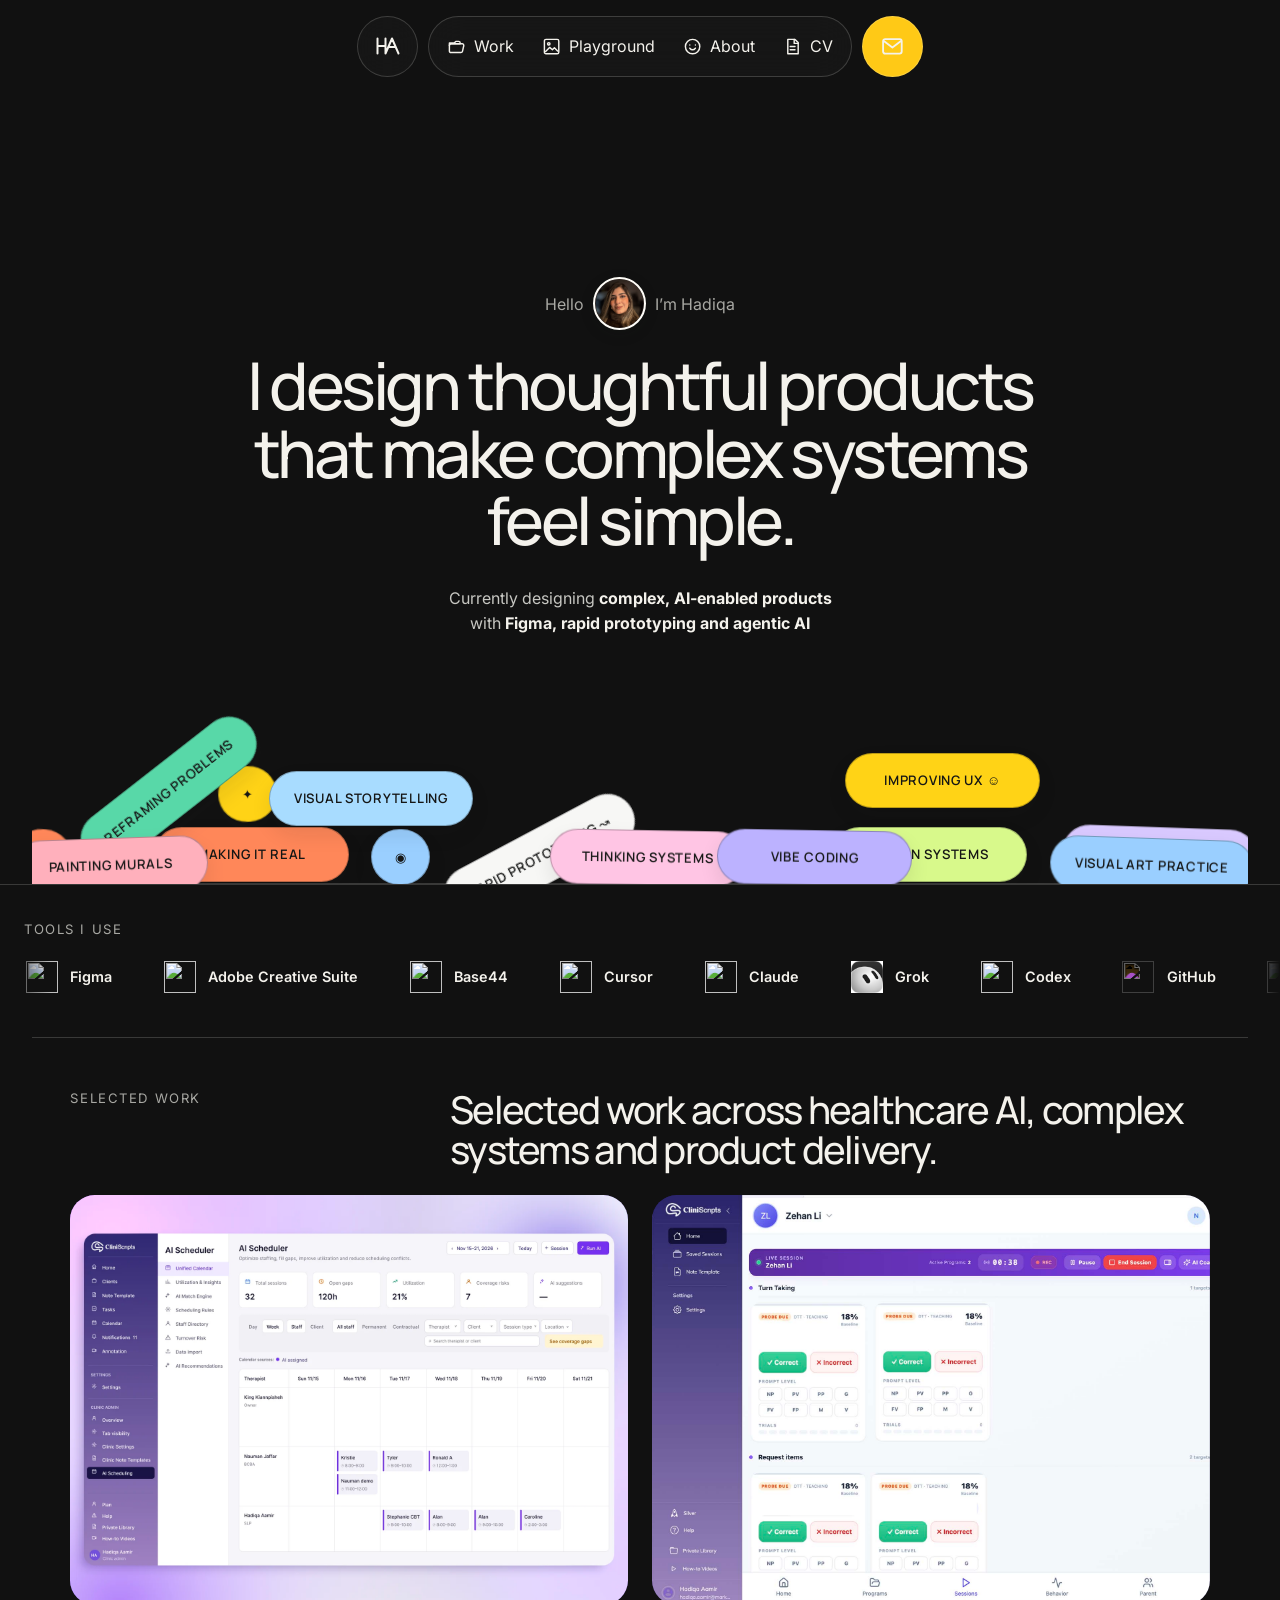
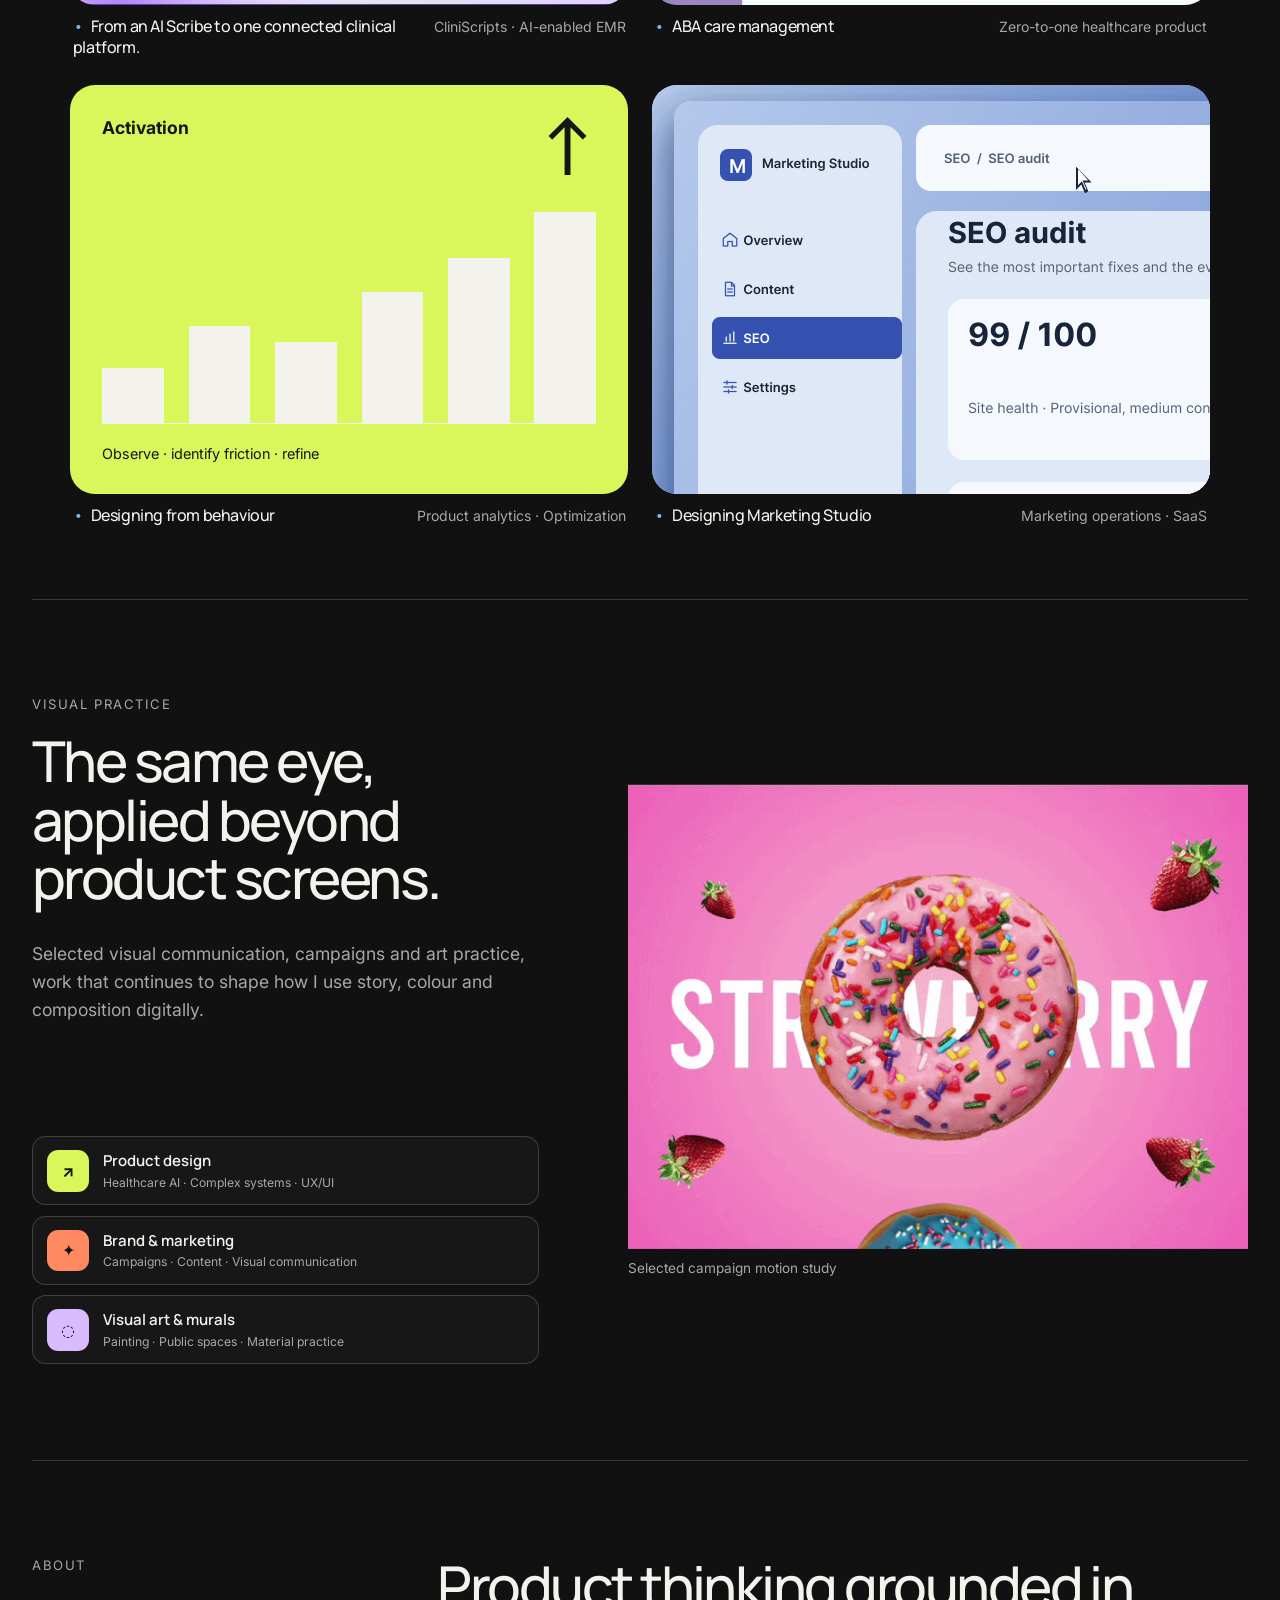
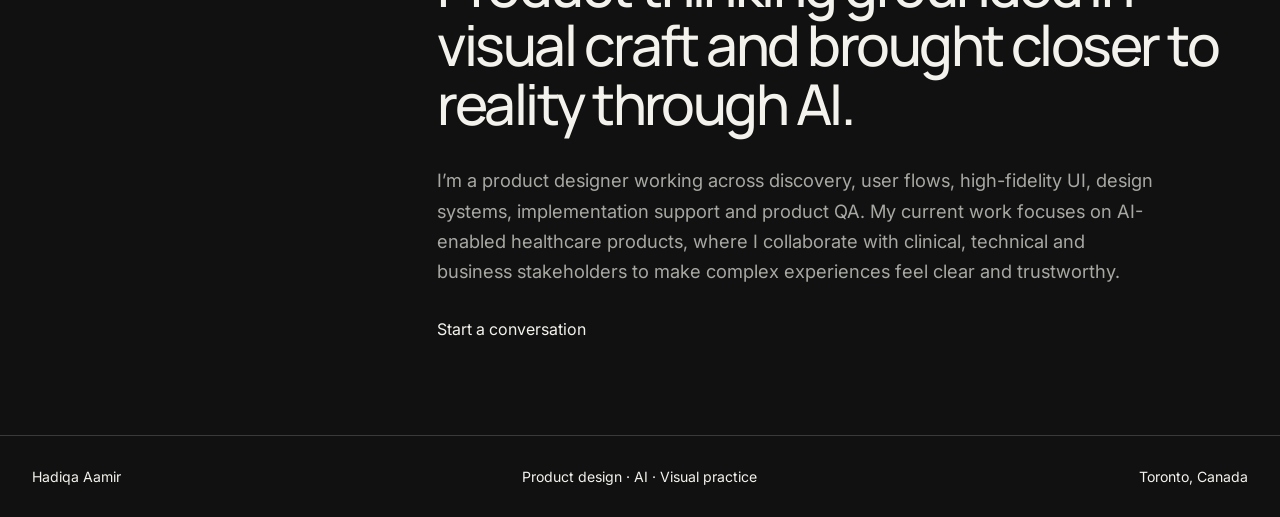
==== index.html @ 68247079 "Publish updated portfolio and optimized case study covers" ====
<!doctype html>
<html lang="en">
  <head>
    <meta charset="UTF-8" />
    <meta name="viewport" content="width=device-width, initial-scale=1.0" />
    <meta
      name="description"
      content="Hadiqa Aamir is a Toronto-based product designer creating thoughtful AI-enabled healthcare experiences and expressive visual systems."
    />
    <title>Hadiqa Aamir | Product Designer</title>
    <link rel="canonical" href="https://hadiqaaamir.com/" />
    <meta name="theme-color" content="#111111" />
    <meta property="og:type" content="profile" />
    <meta property="og:title" content="Hadiqa Aamir | Product Designer" />
    <meta property="og:description" content="Toronto product designer creating AI-enabled healthcare experiences, complex workflows and expressive visual systems." />
    <meta property="og:url" content="https://hadiqaaamir.com/" />
    <meta property="og:site_name" content="Hadiqa Aamir" />
    <meta name="twitter:card" content="summary" />
    <script type="application/ld+json">
      {"@context":"https://schema.org","@type":"Person","name":"Hadiqa Aamir","url":"https://hadiqaaamir.com/","jobTitle":"Product Designer","homeLocation":{"@type":"Place","name":"Toronto, Ontario, Canada"},"sameAs":["https://www.behance.net/hadiqaaamir3","https://hadiqa.portfoliobox.net/"]}
    </script>
    <link rel="preconnect" href="https://fonts.googleapis.com" />
    <link rel="preconnect" href="https://fonts.gstatic.com" crossorigin />
    <link
      href="https://fonts.googleapis.com/css2?family=Instrument+Serif:ital@0;1&family=Inter:wght@400;500;600&family=Manrope:ital,wght@0,400;0,500;0,600;0,700;1,500&display=swap"
      rel="stylesheet"
    />
    <link rel="icon" type="image/svg+xml" href="favicon.svg" />
    <link rel="stylesheet" href="styles.css?v=24" />
  </head>
  <body class="home-page">
    <a class="skip-link" href="#work">Skip to selected work</a>

    <header class="site-header">
      <a class="wordmark" href="#top" aria-label="Hadiqa Aamir home">
        <svg class="wordmark-icon" viewBox="0 0 28 28" aria-hidden="true">
          <path d="M4.5 6.5v15M4.5 14h8M12.5 6.5v15M12.5 21.5 19 6.5l6.5 15M15.4 15h7.2"></path>
        </svg>
      </a>
      <nav aria-label="Primary navigation">
        <a href="#work" aria-current="page"><svg viewBox="0 0 24 24" aria-hidden="true"><path d="M3 7.5h6l2-2h3.5a2 2 0 0 1 2 2v1H5a2 2 0 0 0-2 2v-3Z"></path><path d="M3 10.5A2 2 0 0 1 5 8.5h14a2 2 0 0 1 1.95 2.45l-1.6 7A2 2 0 0 1 17.4 19.5H5a2 2 0 0 1-2-2v-7Z"></path></svg><span>Work</span></a>
        <a href="playground.html"><svg viewBox="0 0 24 24" aria-hidden="true"><rect x="3" y="3" width="18" height="18" rx="2"></rect><circle cx="8.5" cy="8.5" r="1.5"></circle><path d="m4.5 18 5-5 3.5 3 2.5-2.5 4 4"></path></svg><span>Playground</span></a>
        <a href="#about"><svg viewBox="0 0 24 24" aria-hidden="true"><circle cx="12" cy="12" r="9"></circle><path d="M8.5 10h.01M15.5 10h.01M8.5 14c1 1.3 2.15 2 3.5 2s2.5-.7 3.5-2"></path></svg><span>About</span></a>
        <a href="https://www.linkedin.com/in/hadiqaaamir/" target="_blank" rel="noreferrer"><svg viewBox="0 0 24 24" aria-hidden="true"><path d="M6 3h9l4 4v14H6V3Z"></path><path d="M14 3v5h5M9 12h6M9 16h6"></path></svg><span>CV</span></a>
      </nav>
      <a class="header-contact" href="mailto:hadiqaaamir@hotmail.com" aria-label="Email Hadiqa"><svg viewBox="0 0 24 24" aria-hidden="true"><rect x="3" y="5" width="18" height="14" rx="2"></rect><path d="m4 7 8 6 8-6"></path></svg></a>
    </header>
    <main id="top">
      <section class="hero" aria-labelledby="hero-title" data-reveal>
        <div class="hero-center">
          <p class="hero-hello">Hello <span class="hero-avatar"><img src="assets/hadiqa-headshot.png" alt="" /></span> I’m Hadiqa</p>
          <h1 id="hero-title">
            I design thoughtful products<br />
            that make <em>complex systems</em><br />
            feel simple.
          </h1>
          <p class="hero-current">
            Currently designing <strong>complex, AI-enabled products</strong><br />
            with <strong>Figma, rapid prototyping and agentic AI</strong>
          </p>
        </div>
        <div class="hero-pill-field" aria-label="Ways I work">
          <span class="hero-pill pill-yellow" data-description="I use behavioural signals and stakeholder feedback to identify friction." style="--x: 66%; --bottom: 4.7rem; --r: 0deg; --delay: .05s">Improving UX ☺</span>
          <span class="hero-pill pill-mini pill-yellow" style="--x: 17%; --bottom: 3.8rem; --r: -3deg; --delay: .09s">✦</span>
          <span class="hero-pill pill-lilac" data-description="I move from early flows to functional prototypes before committing to a solution." style="--x: 83%; --bottom: .1rem; --r: 2deg; --delay: .13s">Testing ideas</span>
          <span class="hero-pill pill-acid" data-description="I create reusable patterns that improve consistency and delivery." style="--x: 65%; --bottom: .1rem; --r: 0deg; --delay: .17s">Design systems</span>
          <span class="hero-pill pill-coral" data-description="I support implementation, review builds and refine experiences through product QA." style="--x: 12%; --bottom: .1rem; --r: 0deg; --delay: .21s">Making it real</span>
          <span class="hero-pill pill-paper" data-description="I use Figma and AI coding tools to test ideas beyond static screens." style="--x: 34%; --bottom: -.1rem; --r: -28deg; --delay: .25s">Rapid prototyping ↝</span>

          <span class="hero-pill pill-green" data-description="I translate complex clinical and business requirements into focused design questions." style="--x: 5%; --bottom: 4rem; --r: -38deg; --delay: .29s">Reframing problems</span>
          <span class="hero-pill pill-mini pill-coral" style="--x: 1%; --bottom: -.1rem; --r: 4deg; --delay: .33s">⌁</span>
          <span class="hero-pill pill-mini pill-blue" style="--x: 29%; --bottom: -.1rem; --r: 0deg; --delay: .37s">◉</span>
          <span class="hero-pill pill-pink" data-description="I connect individual features to the wider product journey and portfolio." style="--x: 43%; --bottom: -.1rem; --r: 1deg; --delay: .41s">Thinking systems</span>
          <span class="hero-pill pill-sky" data-description="I use hierarchy, composition and narrative to make information easier to understand." style="--x: 21%; --bottom: 3.6rem; --r: 0deg; --delay: .45s">Visual storytelling</span>
          <span class="hero-pill pill-violet" data-description="I use Claude, Claude Code and OpenAI Codex to turn designs into working experiences." style="--x: 56%; --bottom: -.1rem; --r: 1deg; --delay: .49s">Vibe coding</span>

          <span class="hero-pill pill-rose" data-description="Large-scale art strengthens my approach to colour, composition and environmental experience." style="--x: 1%; --bottom: -.6rem; --r: -2deg; --delay: .53s">Painting murals</span>
          <span class="hero-pill pill-blue" data-description="Experimentation and material exploration influence how I approach digital design." style="--x: 82%; --bottom: -.6rem; --r: 2deg; --delay: .57s">Visual art practice</span>
        </div>
      </section>

      <section class="tools-strip" aria-labelledby="tools-title" data-reveal>
        <p class="eyebrow" id="tools-title">Tools I use</p>
        <div class="tools-marquee" aria-label="Design, creative, analytics and AI tools">
          <div class="tools-track">
            <ul class="tools-list">
              <li><img src="https://api.iconify.design/logos/figma.svg" alt="" /><span>Figma</span></li>
              <li><img src="https://api.iconify.design/logos/adobe-icon.svg" alt="" /><span>Adobe Creative Suite</span></li>
              <li><img src="https://base44.com/favicon.ico" alt="" /><span>Base44</span></li>
              <li><img src="https://www.cursor.com/favicon.ico" alt="" /><span>Cursor</span></li>
              <li><img src="https://api.iconify.design/logos/claude-icon.svg" alt="" /><span>Claude</span></li>
              <li><img src="assets/grok-logo.png" alt="" /><span>Grok</span></li>
              <li><img src="https://api.iconify.design/logos/openai-icon.svg" alt="" /><span>Codex</span></li>
              <li><img class="github-tool-logo" src="https://api.iconify.design/simple-icons/github.svg" alt="" /><span>GitHub</span></li>
              <li><img src="https://static.canva.com/static/images/favicon-1.ico" alt="" /><span>Canva</span></li>
              <li><img src="https://clarity.microsoft.com/blog/wp-content/uploads/2025/02/siteIcon.png" alt="" /><span>Microsoft Clarity</span></li>
              <li><img src="https://api.iconify.design/logos/google-analytics.svg" alt="" /><span>Google Analytics</span></li>
              <li><img src="https://api.iconify.design/logos/framer.svg" alt="" /><span>Framer</span></li>
            </ul>
            <ul class="tools-list" aria-hidden="true">
              <li><img src="https://api.iconify.design/logos/figma.svg" alt="" /><span>Figma</span></li>
              <li><img src="https://api.iconify.design/logos/adobe-icon.svg" alt="" /><span>Adobe Creative Suite</span></li>
              <li><img src="https://base44.com/favicon.ico" alt="" /><span>Base44</span></li>
              <li><img src="https://www.cursor.com/favicon.ico" alt="" /><span>Cursor</span></li>
              <li><img src="https://api.iconify.design/logos/claude-icon.svg" alt="" /><span>Claude</span></li>
              <li><img src="assets/grok-logo.png" alt="" /><span>Grok</span></li>
              <li><img src="https://api.iconify.design/logos/openai-icon.svg" alt="" /><span>Codex</span></li>
              <li><img class="github-tool-logo" src="https://api.iconify.design/simple-icons/github.svg" alt="" /><span>GitHub</span></li>
              <li><img src="https://static.canva.com/static/images/favicon-1.ico" alt="" /><span>Canva</span></li>
              <li><img src="https://clarity.microsoft.com/blog/wp-content/uploads/2025/02/siteIcon.png" alt="" /><span>Microsoft Clarity</span></li>
              <li><img src="https://api.iconify.design/logos/google-analytics.svg" alt="" /><span>Google Analytics</span></li>
              <li><img src="https://api.iconify.design/logos/framer.svg" alt="" /><span>Framer</span></li>
            </ul>
          </div>
        </div>
      </section>

      <section class="work" id="work" aria-labelledby="work-title" data-reveal>
        <div class="section-heading">
          <p class="eyebrow">Selected work</p>
          <h2 id="work-title">Selected work across healthcare AI, complex systems and product delivery.</h2>
        </div>

        <div class="project-grid">
          <article class="project project-featured cliniscripts-platform" data-reveal>
            <a href="projects/cliniscripts.html" aria-label="View the complete CliniScripts platform case study">
              <div class="project-visual product-shot-thumb">
                <video
                  class="cliniscripts-cover-video"
                  autoplay
                  muted
                  loop
                  playsinline
                  preload="metadata"
                  poster="assets/cliniscripts/cliniscripts-scheduler-cover.webp"
                  aria-label="Animated CliniScripts scheduling, utilization and turnover-risk product screens"
                >
                  <source src="assets/cliniscripts/cliniscripts-cover-animation.mp4" type="video/mp4" />
                </video>
                <span>AI-enabled EMR</span>
              </div>
              <div class="project-meta"><div><p>CliniScripts · AI-enabled EMR</p><h3>From an AI Scribe to one connected clinical platform.</h3></div><span>01</span></div>
              <p class="project-summary">I helped evolve CliniScripts beyond documentation into a broader EMR experience that connects care delivery, ABA workflows, scheduling, billing and clinical resources.</p>
              <div class="project-tags" aria-hidden="true"><span>Healthcare AI</span><span>Complex systems</span><span>Product strategy</span><b>Explore case study ↗</b></div>
            </a>
          </article>

          <article class="project" data-reveal>
            <a href="projects/aba-care-management.html" aria-label="View ABA care management case study">
              <div class="project-visual product-shot-thumb"><img src="assets/cliniscripts/aba-documentation.jpg" alt="" loading="lazy" /><span>Papers → product</span></div>
              <div class="project-meta"><div><p>Zero-to-one healthcare product</p><h3>ABA care management</h3></div><span>02</span></div>
              <p class="project-summary">Turning clinical papers, forms and graphs into a structured care-management product, from requirements and prioritization through implementation and QA.</p>
              <div class="project-tags" aria-hidden="true"><span>Zero-to-one</span><span>EMR care workflow</span><span>Requirements</span><b>Explore case study ↗</b></div>
            </a>
          </article>

          <article class="project" data-reveal><a href="projects/designing-from-behaviour.html" aria-label="View analytics-led optimization case study"><div class="project-visual analytics-visual" aria-hidden="true"><div class="metric"><strong>Activation</strong><b>↑</b></div><div class="chart"><i></i><i></i><i></i><i></i><i></i><i></i></div><div class="insight">Observe · identify friction · refine</div></div><div class="project-meta"><div><p>Product analytics · Optimization</p><h3>Designing from behaviour</h3></div><span>03</span></div><p class="project-summary">Using click, activation and adoption signals to identify friction and shape more focused product improvements.</p></a></article>

          <article class="project" data-reveal><a href="projects/marketing-studio.html" aria-label="View Marketing Studio product design case study"><div class="project-visual marketing-studio-preview" aria-hidden="true"><div class="marketing-studio-animation"><img src="assets/marketing-studio/overview.png" alt="" /><img src="assets/marketing-studio/draft-review.png" alt="" /><img src="assets/marketing-studio/publishing-calendar.png" alt="" /><img src="assets/marketing-studio/seo-audit.png" alt="" /><span class="marketing-cursor"></span></div></div><div class="project-meta"><div><p>Marketing operations · SaaS</p><h3>Designing Marketing Studio</h3></div><span>04</span></div><p class="project-summary">Designing one multi-site workspace for reviewing AI-assisted content, planning publishing and turning SEO evidence into focused action.</p></a></article>
        </div>
      </section>

      <section class="visual-practice" id="visual-work" aria-labelledby="visual-title" data-reveal>
        <div class="visual-copy">
          <p class="eyebrow">Visual practice</p>
          <h2 id="visual-title">The same eye, applied beyond product screens.</h2>
          <p>
            Selected visual communication, campaigns and art practice, work that
            continues to shape how I use story, colour and composition digitally.
          </p>
          <div class="visual-links">
            <a class="text-link" href="https://www.behance.net/hadiqaaamir3">View Behance</a>
            <a class="text-link" href="https://hadiqa.portfoliobox.net/">View art portfolio</a>
          </div>
          <nav class="creative-index" aria-label="Creative disciplines">
            <a href="#work">
              <span class="creative-index-icon" aria-hidden="true">↗</span>
              <span><strong>Product design</strong><small>Healthcare AI · Complex systems · UX/UI</small></span>
            </a>
            <a href="https://www.behance.net/hadiqaaamir3">
              <span class="creative-index-icon" aria-hidden="true">✦</span>
              <span><strong>Brand &amp; marketing</strong><small>Campaigns · Content · Visual communication</small></span>
            </a>
            <a href="https://hadiqa.portfoliobox.net/">
              <span class="creative-index-icon" aria-hidden="true">◌</span>
              <span><strong>Visual art &amp; murals</strong><small>Painting · Public spaces · Material practice</small></span>
            </a>
          </nav>
        </div>
        <figure class="visual-frame">
          <img
            src="copy_B74EBDE9-B64E-4CF0-A255-FE1D02B2AAD2-ezgif.com-video-to-gif-converter.gif"
            alt="Animated strawberry campaign artwork featuring a pink iced doughnut"
          />
          <figcaption>Selected campaign motion study</figcaption>
        </figure>
      </section>

      <section class="about" id="about" aria-labelledby="about-title" data-reveal>
        <p class="eyebrow">About</p>
        <div>
          <h2 id="about-title">
            Product thinking grounded in visual craft and brought closer to reality through AI.
          </h2>
          <p>
            I’m a product designer working across discovery, user flows,
            high-fidelity UI, design systems, implementation support and product
            QA. My current work focuses on AI-enabled healthcare products, where
            I collaborate with clinical, technical and business stakeholders to
            make complex experiences feel clear and trustworthy.
          </p>
          <a class="text-link" href="mailto:hadiqaaamir@hotmail.com">Start a conversation</a>
        </div>
      </section>
    </main>

    <footer>
      <p>Hadiqa Aamir</p>
      <p>Product design · AI · Visual practice</p>
      <p>Toronto, Canada</p>
    </footer>

    <script src="script.js?v=6"></script>
  </body>
</html>
---- styles.css ----
:root {
  --ink: #f4f2ec;
  --paper: #111111;
  --line: rgba(244, 242, 236, 0.18);
  --muted: #a8a8a3;
  --blue: #79b7ff;
  --coral: #ef6b4f;
  --acid: #d9f65a;
  font-family: "Inter", sans-serif;
  color: var(--ink);
  background: var(--paper);
  font-synthesis: none;
}

* { box-sizing: border-box; }
html { scroll-behavior: smooth; color-scheme: dark; }
body { margin: 0; min-width: 320px; background: var(--paper); }
.home-page {
  --ink: #f4f2ec;
  --paper: #111111;
  --line: rgba(244, 242, 236, .18);
  --muted: #a8a8a3;
  color: var(--ink);
  background: var(--paper);
}
a { color: inherit; }
img { display: block; max-width: 100%; }

.skip-link {
  position: fixed; left: 1rem; top: -4rem; z-index: 10;
  padding: .75rem 1rem; background: var(--ink); color: #111111;
}
.skip-link:focus { top: 1rem; }

.site-header {
  position: sticky; top: 1rem; z-index: 8; display: flex;
  justify-content: center; align-items: center; gap: .65rem;
  width: max-content; margin: 1rem auto 0; padding: 0;
  background: transparent; backdrop-filter: none;
  transition: box-shadow .3s ease, background .3s ease, transform .3s ease;
}
.site-header nav,
.site-header .header-contact {
  height: 3.8rem;
  box-sizing: border-box;
}
.site-header.is-scrolled { transform: translateY(-.2rem); }
.wordmark, .header-contact {
  display: grid; place-items: center; width: 3.8rem; height: 3.8rem;
  border: 1px solid var(--line); border-radius: 50%; background: rgba(24,24,24,.82);
  font-weight: 600; text-decoration: none; backdrop-filter: blur(18px);
}
.wordmark-icon { width: 1.75rem; height: 1.75rem; fill: none; stroke: currentColor; stroke-width: 2; stroke-linecap: round; stroke-linejoin: round; }
.header-contact { background: #ffc916; font-size: 1.15rem; }
.header-contact svg { width: 1.55rem; height: 1.55rem; fill: none; stroke: currentColor; stroke-width: 1.8; stroke-linecap: round; stroke-linejoin: round; }
nav { display: flex; gap: .15rem; padding: .35rem; border: 1px solid var(--line); border-radius: 999px; background: rgba(24,24,24,.82); backdrop-filter: blur(18px); }
nav a { display: inline-flex; align-items: center; gap: .48rem; padding: .55rem .8rem; border-radius: 999px; transition: background .25s ease; }
nav a svg { width: 1.2rem; height: 1.2rem; fill: none; stroke: currentColor; stroke-width: 1.8; stroke-linecap: round; stroke-linejoin: round; }
nav a:hover, nav a:focus-visible { background: rgba(255,255,255,.09); }
nav a, .text-link { position: relative; text-decoration: none; }
nav a::after, .text-link::after {
  content: ""; position: absolute; left: 0; right: 100%; bottom: -.2em;
  height: 1px; background: currentColor; transition: right .28s ease;
}
nav a:hover::after, nav a:focus-visible::after,
.text-link:hover::after, .text-link:focus-visible::after { right: 0; }

main { padding: 0 2rem; }
.hero { position: relative; min-height: calc(100vh - 5.8rem); display: grid; place-items: center; padding: 2rem 0 0; overflow: hidden; }
.eyebrow { margin: 0 0 1.25rem; color: var(--muted); font-size: .82rem; text-transform: uppercase; letter-spacing: .12em; }
h1, h2, h3 { margin: 0; font-weight: 400; }
h1, h2, h3 { font-family: "Manrope", sans-serif; }
h1 { max-width: 980px; font-size: clamp(2.7rem, 5.8vw, 4.75rem); font-weight: 500; line-height: 1.02; letter-spacing: -.052em; }
h1 span { color: var(--blue); }
.hero-center { margin-top: -5rem; text-align: center; }
.hero-hello { display: flex; justify-content: center; align-items: center; gap: .55rem; margin: 0 0 1.4rem; color: var(--muted); }
.hero-hello span { display: grid; place-items: center; width: 2.2rem; height: 2.2rem; border-radius: 50%; background: var(--ink); color: #111111; font-size: .68rem; font-weight: 600; }
.hero-hello .hero-avatar { overflow: hidden; width: 3.3rem; height: 3.3rem; border: 2px solid #fffdf8; background: #332b28; box-shadow: 0 4px 14px rgba(21,22,21,.16); }
.hero-avatar img { width: 100%; height: 100%; object-fit: cover; object-position: 50% 42%; }
.hero-center h1 { max-width: none; white-space: nowrap; font-family: "Manrope", sans-serif; font-size: clamp(3.1rem, 5.15vw, 5.3rem); font-weight: 500; line-height: 1.02; letter-spacing: -.052em; }
.hero-center h1 em { font-style: italic; font-weight: 500; }
.hero-current { margin: 2rem 0 0; color: var(--muted); font-size: 1rem; line-height: 1.55; }
.hero-current strong { color: var(--ink); }
.home-page .hero-current { color: #c7c7c2; }
.home-page .hero-current strong { color: #f4f2ec; }

.hero-pill-field { position: absolute; left: -2rem; right: -2rem; bottom: 0; height: 225px; overflow: visible; border-bottom: 1px solid var(--line); pointer-events: none; }
.hero-pill {
  position: absolute; left: var(--x); bottom: var(--bottom); display: grid; place-items: center;
  min-width: 195px; padding: 1.08rem 1.5rem; border: 1px solid rgba(17,17,17,.28); border-radius: 999px;
  color: #151615;
  font: 600 .82rem "Manrope", sans-serif; letter-spacing: .055em; text-transform: uppercase;
  transform: rotate(var(--r)); box-shadow: 0 9px 20px rgba(21,22,21,.09);
  transition: transform .35s cubic-bezier(.2,.8,.2,1), box-shadow .35s ease;
  pointer-events: auto;
  cursor: grab; user-select: none; touch-action: none; will-change: left, top, transform;
}
.hero-pill:hover { transform: translateY(-12px) rotate(calc(var(--r) * -1)); box-shadow: 0 18px 30px rgba(21,22,21,.12); }
.hero-pill.is-dragging { cursor: grabbing; transform: rotate(var(--r)) scale(1.045); box-shadow: 0 24px 45px rgba(21,22,21,.2); transition: box-shadow .18s ease, transform .18s ease; }
.hero-pill.has-description { outline: 2px solid #f4f2ec; outline-offset: 3px; }
.pill-description {
  position: absolute; z-index: 40; width: min(310px, calc(100vw - 2rem)); padding: 1rem 1.1rem;
  border: 1px solid var(--line); border-radius: .8rem; background: #1b1b1b; color: var(--ink);
  box-shadow: 0 18px 44px rgba(21,22,21,.2); font-size: .88rem; line-height: 1.5;
  opacity: 0; transform: translateY(8px); pointer-events: none;
  transition: opacity .2s ease, transform .2s ease;
}
.pill-description.is-visible { opacity: 1; transform: translateY(0); }
.pill-description strong { display: block; margin-bottom: .35rem; color: var(--acid); font-family: "Manrope", sans-serif; font-size: .76rem; letter-spacing: .07em; text-transform: uppercase; }
.hero-pill.pill-mini { min-width: 3.7rem; width: 3.7rem; height: 3.5rem; padding: 0; }
.pill-blue { background: #9acfff; }.pill-coral { background: #ff8759; }.pill-acid { background: #d8f98b; }
.pill-lilac { background: #d9c9ff; }.pill-paper { background: #f7f7f5; }.pill-yellow { background: #ffd316; }
.pill-green { background: #58d8a8; }.pill-pink { background: #ffc5e4; }
.pill-sky { background: #a8dcff; }.pill-violet { background: #bcb2ff; }.pill-rose { background: #ffb0bc; }
.pill-orange { background: #ffad69; }.pill-mint { background: #a9e4ce; }

.tools-strip {
  display: block;
  width: 100vw;
  margin-left: calc(50% - 50vw);
  padding: 2.25rem 0 2.75rem;
  border-top: 1px solid var(--line);
  overflow: hidden;
}
.tools-strip .eyebrow { width: min(100% - 3rem, 118rem); margin: 0 auto 1.5rem; }
.tools-marquee {
  width: 100%;
  overflow: hidden;
  -webkit-mask-image: linear-gradient(90deg, transparent, #000 4%, #000 96%, transparent);
  mask-image: linear-gradient(90deg, transparent, #000 4%, #000 96%, transparent);
}
.tools-track {
  display: flex;
  width: max-content;
  animation: tools-loop 34s linear infinite;
  will-change: transform;
}
.tools-marquee:hover .tools-track { animation-play-state: paused; }
.tools-list {
  display: flex;
  flex: none;
  align-items: center;
  gap: clamp(2.2rem, 4vw, 5rem);
  margin: 0;
  padding: 0 clamp(1.1rem, 2vw, 2.5rem);
  list-style: none;
}
.tools-list li {
  display: inline-flex;
  flex: none;
  align-items: center;
  gap: .8rem;
  color: var(--ink);
  font-size: .9rem;
  font-weight: 600;
  line-height: 1;
  white-space: nowrap;
}
.tools-list img,
.tool-lettermark { width: 2rem; height: 2rem; flex: none; }
.tools-list img { display: block; object-fit: contain; }
.github-tool-logo { filter: invert(1); }
.tool-lettermark {
  display: grid;
  place-items: center;
  border: 2px solid currentColor;
  border-radius: .55rem;
  font-size: 1rem;
  font-weight: 800;
}
@keyframes tools-loop { to { transform: translateX(-50%); } }
@media (prefers-reduced-motion: reduce) { .tools-track { animation: none; } }

.work, .visual-practice, .about { border-top: 1px solid var(--line); padding: 6rem 0; }
.section-heading { display: grid; grid-template-columns: 1fr 2fr; margin-bottom: 3rem; }
.section-heading h2, .visual-copy h2, .about h2 { font-size: clamp(2.25rem, 4.4vw, 4.7rem); font-weight: 500; line-height: 1.04; letter-spacing: -.045em; }
.work {
  width: 100%;
  max-width: 1440px;
  margin-inline: auto;
  padding: 3.25rem clamp(1.25rem, 3vw, 3rem);
}
.work .section-heading { margin-bottom: 1.6rem; }
.work .section-heading h2 { max-width: 880px; font-size: clamp(2rem, 3vw, 3.25rem); }
.platform-intro{display:grid;grid-template-columns:minmax(260px,.72fr) minmax(0,1.28fr);align-items:stretch;gap:1.5rem;margin:0 0 3rem;padding:1.25rem;border:1px solid var(--line);border-radius:1.2rem;background:#171717;overflow:hidden}.platform-intro-copy{display:flex;flex-direction:column;align-items:flex-start;justify-content:center;gap:.5rem;padding:1.1rem}.platform-intro span{color:var(--blue);font-size:.7rem;letter-spacing:.1em;text-transform:uppercase}.platform-intro strong{font:500 1.65rem "Manrope",sans-serif}.platform-intro p{margin:0;color:var(--muted);line-height:1.55}.platform-intro-copy>a{display:flex;gap:.8rem;margin-top:1rem;text-decoration:none}.platform-intro-copy>a span{font-size:1rem}.platform-cover{display:block;overflow:hidden;border-radius:.9rem;background:#2c116b}.platform-cover img{display:block;width:100%;height:100%;min-height:300px;object-fit:cover;transition:transform .55s cubic-bezier(.2,.75,.2,1)}.platform-cover:hover img{transform:scale(1.02)}
.project-grid {
  display: grid;
  grid-template-columns: repeat(2, minmax(0, 1fr));
  gap: 1.65rem 1.5rem;
}
.project {
  position: relative;
  top: auto !important;
  min-width: 0;
  margin: 0;
  padding: 0;
  border: 0;
  border-radius: 0;
  background: transparent;
  box-shadow: none;
  transition: transform .45s cubic-bezier(.2,.75,.2,1);
}
.project > a {
  display: grid;
  grid-template-rows: auto minmax(2.65rem, auto);
  min-height: 0;
  text-decoration: none;
}
.project:hover { transform: translateY(-5px); }
.project-visual {
  position: relative;
  width: 100%;
  height: auto;
  min-height: 0;
  aspect-ratio: 1600 / 1174;
  overflow: hidden;
  border: 0;
  border-radius: 1.55rem;
  background: #d7d8d3;
  box-shadow: none;
}
.project > a > .project-visual { width: 100%; height: auto; min-height: 0; aspect-ratio: 1600 / 1174; }
.project-visual > * { transform: translate3d(var(--parallax-x, 0), var(--parallax-y, 0), 0); transition: transform .45s cubic-bezier(.2,.75,.2,1); }
.project:hover .project-visual > * { transform: translate3d(var(--parallax-x, 0), calc(var(--parallax-y, 0px) - 7px), 0) scale(1.012); }
.project-visual::after {
  content: "View project"; position: absolute; right: 1.25rem; bottom: 1.25rem;
  padding: .72rem 1rem; border: 1px solid rgba(255,255,255,.82); border-radius: 999px;
  background: rgba(255,255,255,.72); color: #151615;
  box-shadow: inset 0 1px 0 rgba(255,255,255,.94), 0 12px 28px rgba(31,28,45,.14);
  -webkit-backdrop-filter: blur(18px) saturate(145%);
  backdrop-filter: blur(18px) saturate(145%);
  font-size: .78rem; font-weight: 500; opacity: 0; transform: translateY(8px);
  transition: opacity .3s ease, transform .3s ease, background .25s ease;
}
.project:hover .project-visual::after { opacity: 1; transform: translateY(0); }
.project-featured .project-visual { min-height: 0; }
.product-shot-thumb { background: #21174b; }
.product-shot-thumb img,
.product-shot-thumb video { width: 100%; height: 100%; object-fit: cover; object-position: left center; }
.product-shot-thumb video { display: block; }
.product-shot-thumb > span { display: none; }
.project:hover .product-shot-thumb img,
.project:hover .product-shot-thumb video { transform: scale(1.025); }
.project-featured > a { min-height: 0; }
.cliniscripts-platform .product-shot-thumb img,
.cliniscripts-platform .product-shot-thumb video { object-fit: contain; object-position: center; }
.cliniscripts-platform .product-shot-thumb {
  background:
    radial-gradient(circle at 48% 42%, rgba(233, 225, 255, .72) 0%, rgba(184, 156, 242, .2) 38%, transparent 66%),
    linear-gradient(135deg, #6f3fc4 0%, #45318d 48%, #25145f 100%);
}
.cliniscripts-platform .product-shot-thumb .cliniscripts-cover-video {
  position: absolute;
  inset: 0;
  width: 100%;
  height: 100%;
  max-width: none;
  object-fit: cover;
  object-position: center;
  transform: scale(1.002);
}
.cliniscripts-platform:hover .product-shot-thumb .cliniscripts-cover-video {
  transform: scale(1.012);
}
/* Marketing Studio uses exact Figma states with a shared cursor-led timeline. */
.marketing-studio-preview { background: linear-gradient(135deg, #b8cdec 0%, #5077c8 100%); }
.marketing-studio-animation {
  --studio-frame-inset: 4%;
  position: absolute; inset: 0; overflow: hidden;
  background: linear-gradient(135deg, #b8cdec 0%, #5077c8 100%);
}
.marketing-studio-animation > img {
  position: absolute; inset: var(--studio-frame-inset); width: auto; height: auto; max-width: none;
  object-fit: contain; opacity: 0;
  border-radius: clamp(.65rem, 1.4vw, 1.15rem);
  box-shadow: 0 18px 42px rgba(31,55,112,.24);
  background: linear-gradient(135deg, #b8cdec 0%, #5077c8 100%);
  animation: marketing-screen-cycle 16s cubic-bezier(.4,0,.2,1) infinite both;
}
.marketing-studio-animation > img:nth-child(1) { animation-delay: 0s; }
.marketing-studio-animation > img:nth-child(2) { animation-delay: -12s; }
.marketing-studio-animation > img:nth-child(3) { animation-delay: -8s; }
.marketing-studio-animation > img:nth-child(4) { animation-delay: -4s; }
.marketing-cursor {
  position: absolute; z-index: 5; left: 76%; top: 20%; width: 22px; height: 27px;
  clip-path: polygon(0 0,0 88%,25% 67%,42% 100%,57% 92%,40% 60%,72% 60%);
  background: #17243a; filter: drop-shadow(0 2px 3px rgba(255,255,255,.9));
  animation: marketing-cursor-path 16s cubic-bezier(.45,0,.2,1) infinite;
}
.marketing-cursor::after {
  content: ""; position: absolute; inset: 0; background: white;
  clip-path: polygon(10% 10%,10% 70%,28% 55%,45% 87%,48% 84%,31% 52%,57% 52%);
}
@keyframes marketing-screen-cycle {
  0%,20% { opacity: 1; transform: scale(1); }
  25%,95% { opacity: 0; transform: scale(1.012); }
  100% { opacity: 1; transform: scale(1); }
}
@keyframes marketing-cursor-path {
  0%,16% { left:76%; top:20%; transform:scale(1); } 20% { transform:scale(.82); }
  25%,40% { left:67%; top:80%; transform:scale(1); } 44% { transform:scale(.82); }
  50%,65% { left:42%; top:22%; transform:scale(1); } 69% { transform:scale(.82); }
  75%,91% { left:75%; top:29%; transform:scale(1); } 95% { transform:scale(.82); }
  100% { left:76%; top:20%; transform:scale(1); }
}
.cliniscripts-platform .project-meta h3 { max-width: none; font-size: 1rem; }
.project-meta {
  display: grid;
  grid-template-columns: minmax(0, 1fr) auto;
  align-items: baseline;
  gap: 1rem;
  min-height: 2.65rem;
  margin-top: .7rem;
}
.project-meta > div { display: contents; }
.project > a > .project-meta { margin: .7rem .15rem 0; }
.project-meta p {
  grid-column: 2;
  grid-row: 1;
  margin: 0;
  color: var(--muted);
  font-size: .88rem;
  text-align: right;
  text-transform: none;
  letter-spacing: 0;
}
.project-meta h3 {
  grid-column: 1;
  grid-row: 1;
  max-width: none;
  font-size: 1rem;
  font-weight: 500;
  line-height: 1.3;
  letter-spacing: -.025em;
}
.project-meta h3::before { content: "•"; margin-right: .45rem; color: var(--blue); }
.project-meta > span { display: none; }
.project-summary { max-width: 680px; margin: .8rem 0 0; color: var(--muted); line-height: 1.55; }
.project > a > .project-summary { display: none; }

.clinical-visual { display: grid; place-items: end center; padding: 7% 7% 0; background: radial-gradient(circle at 82% 18%, #d9ebff 0 9%, transparent 31%), linear-gradient(145deg,#b9d5f2,#91bce8); }
.browser-shell { width: 92%; min-height: 85%; background: #f8f7f3; color: #151615; border-radius: 1.2rem 1.2rem 0 0; box-shadow: 0 24px 60px rgba(29, 45, 64, .16); }
.clinical-preview-shell { position: relative; z-index: 2; width: 94%; overflow: hidden; }
.browser-bar { display: flex; gap: .4rem; padding: 1rem; border-bottom: 1px solid #e2e1dc; }
.browser-bar i { width: .55rem; height: .55rem; border-radius: 50%; background: #b2b3af; }
.clinical-preview-shell .browser-bar span { margin-left: .5rem; color: #667789; font-size: .72rem; }.clinical-preview-shell .browser-bar b { margin-left: auto; color: #3979cf; font-size: .7rem; }
.clinical-layout { display: grid; grid-template-columns: 19% 1fr; min-height: 470px; }
.clinical-sidebar { display:flex;flex-direction:column;align-items:center;gap:1.2rem;padding:1.3rem .75rem;border-right: 1px solid #e2e1dc; background: #172e48; }
.clinical-sidebar strong{display:grid;place-items:center;width:2.5rem;height:2.5rem;margin-bottom:.8rem;border-radius:.65rem;background:white;color:#172e48;font-size:.78rem}.clinical-sidebar i{width:2rem;height:.45rem;border-radius:2rem;background:#71869e}.clinical-sidebar i:first-of-type{background:#7fb5fa}
.clinical-content { padding: 5%; }
.clinical-preview-head{display:flex;justify-content:space-between;align-items:end}.clinical-preview-head small{color:#768597}.clinical-preview-head h4{margin:.2rem 0 0;font:600 1.25rem Manrope,sans-serif}.clinical-preview-head em{padding:.55rem .7rem;border-radius:.55rem;background:#3979cf;color:white;font-size:.65rem;font-style:normal}
.clinical-preview-tabs{display:flex;gap:1rem;margin:1.4rem 0;padding-bottom:.7rem;border-bottom:1px solid #dfe5ec;color:#768597;font-size:.68rem}.clinical-preview-tabs b{color:#3979cf}
.clinical-preview-grid{display:grid;grid-template-columns:1.6fr .7fr;gap:.75rem}.clinical-card{height:auto;min-height:250px;margin:0;padding:1.25rem;border:1px solid #d8dde2;border-radius:1rem;background:white}.clinical-card>small{color:#3979cf}.clinical-card h5{margin:2.3rem 0 .5rem;font:600 1rem Manrope,sans-serif}.clinical-card p{color:#6d7c8c;font-size:.72rem;line-height:1.5}.clinical-card div{display:flex;gap:.4rem;margin:1rem 0}.clinical-card div span{padding:.35rem .5rem;border-radius:2rem;background:#eaf3ff;color:#3979cf;font-size:.58rem}.clinical-card button{padding:.55rem .7rem;border:0;border-radius:.5rem;background:#3979cf;color:white;font:inherit;font-size:.65rem}.clinical-mini-cards{display:grid;gap:.75rem}.clinical-mini-cards article{display:flex;flex-direction:column;justify-content:space-between;padding:1rem;border:1px solid #d8dde2;border-radius:.8rem;background:white}.clinical-mini-cards small{color:#6d7c8c}.clinical-mini-cards strong{font-size:1rem;color:#172e48}
.clinical-orbit{position:absolute;z-index:3;padding:.7rem .9rem;border:1px solid rgba(21,22,21,.2);border-radius:999px;box-shadow:0 12px 25px rgba(31,67,105,.13);font:600 .7rem Manrope,sans-serif;text-transform:uppercase;letter-spacing:.06em}.orbit-one{left:3%;top:10%;transform:rotate(-9deg);background:#d9f65a}.orbit-two{right:2%;top:18%;transform:rotate(8deg);background:#ffc5e4}
.clinical-content > span { display: block; width: 45%; height: 12px; margin-bottom: 12px; border-radius: 12px; background: #cad5e5; }
.clinical-content > span:nth-child(2) { width: 70%; }
.project-tags{display:flex;align-items:center;flex-wrap:wrap;gap:.55rem;margin-top:1.1rem}.project-tags span{padding:.48rem .68rem;border:1px solid var(--line);border-radius:999px;color:var(--muted);font-size:.72rem}.project-tags b{margin-left:auto;font-size:.8rem;font-weight:600}.project-featured:hover .project-tags b{color:var(--blue)}
.project > a > .project-tags{display:none}.project > a > .project-tags b{width:100%;margin:1.1rem 0 0;color:var(--ink)}.project:hover .project-tags b{color:var(--blue)}
.aba-preview{display:grid;place-items:center;padding:7%;background:linear-gradient(145deg,#dfe8f7,#b9d0ef);color:#172e48}.aba-source-pill{position:absolute;left:4%;top:8%;z-index:2;padding:.7rem 1rem;border-radius:999px;background:#d9f65a;font:600 .7rem Manrope,sans-serif;text-transform:uppercase;transform:rotate(-7deg)}.aba-board{display:grid;grid-template-columns:repeat(3,1fr);gap:1rem;width:88%;padding:1.25rem;border-radius:1.2rem;background:#f7f9fc;box-shadow:0 28px 70px rgba(31,67,105,.2)}.aba-board-head{grid-column:1/-1;display:flex;justify-content:space-between;padding:.4rem .25rem 1.2rem;border-bottom:1px solid #dce4ed}.aba-board-head span{font-weight:600}.aba-board-head b{color:#3979cf;font-size:.72rem}.aba-stage{display:flex;flex-direction:column;min-height:250px;padding:1.2rem;border:1px solid #dce4ed;border-radius:.85rem;background:white}.aba-stage small{color:#718096}.aba-stage strong{margin:4rem 0 1.5rem}.aba-stage i{height:.55rem;margin:.35rem 0;border-radius:1rem;background:#dbe3ec}.aba-stage i:last-child{width:60%}.aba-mini-chart{display:flex;align-items:end;gap:.45rem;height:80px;margin-top:auto;border-bottom:1px solid #dce4ed}.aba-mini-chart em{flex:1;height:35%;background:#3979cf}.aba-mini-chart em:nth-child(2){height:55%}.aba-mini-chart em:nth-child(3){height:48%}.aba-mini-chart em:nth-child(4){height:78%}
.scheduler-preview{display:grid;grid-template-columns:.8fr 1.2fr;align-items:center;gap:1rem;padding:7%;background:linear-gradient(145deg,#d7f0e5,#a8d8c5);color:#172e48}.scheduler-constraints{display:grid;gap:.8rem}.scheduler-constraints span{padding:1rem 1.2rem;border-radius:999px;background:white;box-shadow:0 10px 24px rgba(31,67,105,.1);font-size:.82rem}.scheduler-match{padding:2rem;border-radius:1.2rem;background:white;box-shadow:0 28px 70px rgba(31,67,105,.18)}.scheduler-match>small{color:#3979cf;text-transform:uppercase;letter-spacing:.08em}.scheduler-match>div{display:flex;align-items:center;gap:1rem;margin:2rem 0}.scheduler-match i{display:grid;place-items:center;width:48px;height:48px;border-radius:50%;background:#eaf3ff;color:#3979cf;font-style:normal;font-weight:600}.scheduler-match b{margin-left:auto;color:#16845b;font-size:1.5rem}.scheduler-match ul{margin:0;padding:0;list-style:none}.scheduler-match li{display:flex;justify-content:space-between;padding:.85rem 0;border-bottom:1px solid #e6eaf0;font-size:.8rem}.scheduler-match em{font-style:normal;font-weight:600}.scheduler-match p{margin:1.3rem 0 0;padding:1rem;border-radius:.7rem;background:#dff4e9;color:#276048;font-size:.76rem}

.analytics-visual { display: flex; flex-direction: column; justify-content: space-between; padding: 2rem; background: var(--acid); }
.analytics-visual { color: #151615; }
.metric { display: flex; justify-content: space-between; align-items: start; font-size: 1.1rem; }
.metric b { font-family: "Manrope", sans-serif; font-size: 5rem; font-weight: 500; line-height: .7; }
.chart { height: 230px; display: flex; align-items: end; gap: 5%; border-bottom: 1px solid var(--ink); }
.chart i { flex: 1; height: 24%; background: var(--ink); }
.chart i:nth-child(2) { height: 42%; }.chart i:nth-child(3) { height: 35%; }
.chart i:nth-child(4) { height: 57%; }.chart i:nth-child(5) { height: 72%; }.chart i:nth-child(6) { height: 92%; }
.insight { font-size: .9rem; }

.build-visual { display: grid; align-content: center; gap: 2rem; padding: 8%; background: #080808; color: var(--ink); }
.prompt { padding: 1rem 1.2rem; border: 1px solid rgba(255,255,255,.28); border-radius: 999px; }
.build-window { min-height: 220px; padding: 2rem; background: var(--blue); }
.build-window span { display: block; height: 1.2rem; margin-bottom: 1rem; background: rgba(255,255,255,.8); }
.build-window span:nth-child(1) { width: 56%; }.build-window span:nth-child(2) { width: 78%; }.build-window span:nth-child(3) { width: 36%; }

.visual-practice { display: grid; grid-template-columns: .9fr 1.1fr; gap: 7vw; align-items: center; }
.visual-copy > p:not(.eyebrow) { max-width: 520px; margin: 2rem 0; color: var(--muted); font-size: 1.1rem; line-height: 1.6; }
.visual-links { display: flex; flex-wrap: wrap; gap: .65rem; }
.visual-links .text-link {
  padding: .68rem .95rem;
  border: 1px solid rgba(255,255,255,.18);
  border-radius: 999px;
  background: rgba(255,255,255,.1);
  box-shadow: inset 0 1px 0 rgba(255,255,255,.16), 0 10px 28px rgba(0,0,0,.14);
  -webkit-backdrop-filter: blur(18px) saturate(145%);
  backdrop-filter: blur(18px) saturate(145%);
}
.visual-links .text-link::after { display: none; }
.visual-links .text-link:hover,
.visual-links .text-link:focus-visible { background: rgba(255,255,255,.17); }
.creative-index {
  display: grid; gap: .65rem; margin-top: 2.25rem; padding: 0;
  border: 0; border-radius: 0; background: transparent; backdrop-filter: none;
}
.creative-index a {
  display: grid; grid-template-columns: 2.6rem 1fr; gap: .9rem; align-items: center;
  padding: .8rem .9rem; border: 1px solid var(--line); border-radius: .85rem;
  background: #171717; text-decoration: none;
  transition: transform .25s ease, border-color .25s ease, background .25s ease;
}
.creative-index a::after { display: none; }
.creative-index a:hover, .creative-index a:focus-visible {
  transform: translateX(.35rem); border-color: rgba(244,242,236,.42); background: #1d1d1d;
}
.creative-index-icon {
  display: grid; place-items: center; width: 2.6rem; height: 2.6rem;
  border-radius: .7rem; background: var(--acid); color: #111; font-weight: 700;
}
.creative-index a:nth-child(2) .creative-index-icon { background: #ff8a61; }
.creative-index a:nth-child(3) .creative-index-icon { background: #d9bcff; }
.creative-index strong, .creative-index small { display: block; }
.creative-index strong { font: 600 .94rem "Manrope", sans-serif; }
.creative-index small { margin-top: .22rem; color: var(--muted); font-size: .76rem; line-height: 1.35; }
.visual-frame { margin: 0; }
.visual-frame img { width: 100%; aspect-ratio: 4/3; object-fit: cover; }
.visual-frame figcaption { margin-top: .7rem; color: var(--muted); font-size: .85rem; }

.about { display: grid; grid-template-columns: 1fr 2fr; }
.about > div { max-width: 980px; }
.about div p { max-width: 720px; margin: 2rem 0; font-size: 1.15rem; line-height: 1.65; color: var(--muted); }
footer { display: grid; grid-template-columns: repeat(3, 1fr); padding: 2rem; border-top: 1px solid var(--line); font-size: .88rem; }
footer p { margin: 0; } footer p:nth-child(2) { text-align: center; } footer p:last-child { text-align: right; }

/* Motion is subtle and progressive: content remains visible without JavaScript. */
.motion-ready [data-reveal] {
  opacity: 0; transform: translateY(24px);
  transition: opacity .75s ease, transform .75s cubic-bezier(.2,.7,.2,1);
}
.motion-ready [data-reveal].is-visible { opacity: 1; transform: translateY(0); }
.motion-ready .project-grid .project:nth-child(2) { transition-delay: .08s; }
.motion-ready .project-grid .project:nth-child(3) { transition-delay: .16s; }
.motion-ready.pills-playing .hero-pill {
  animation: pill-fall 1.25s cubic-bezier(.22,.72,.2,1) both;
  animation-delay: var(--delay);
  transform-origin: center;
}
.hero > h1 span {
  background: linear-gradient(100deg, var(--blue) 15%, #6c4de7 48%, var(--blue) 82%);
  background-size: 200% 100%; background-clip: text; -webkit-background-clip: text;
  color: transparent; animation: accent-drift 8s ease-in-out infinite;
}
@keyframes accent-drift { 0%,100% { background-position: 0% 50%; } 50% { background-position: 100% 50%; } }
@keyframes pill-fall {
  0% { opacity: 0; transform: translateY(calc(-100vh + 120px)) rotate(calc(var(--r) * -3)); }
  15% { opacity: 1; }
  76% { transform: translateY(8px) rotate(calc(var(--r) * .82)); }
  88% { transform: translateY(-5px) rotate(calc(var(--r) * 1.08)); }
  100% { opacity: 1; transform: translateY(0) rotate(var(--r)); }
}

@media (max-width: 760px) {
  .site-header { top: .5rem; grid-template-columns: 3.15rem auto 3.15rem; gap: .35rem; margin-top: .5rem; }
  .site-header nav,
  .site-header .header-contact { height: 3.15rem; }
  .wordmark, .header-contact { width: 3.15rem; height: 3.15rem; }
  main, footer { padding-left: 1rem; padding-right: 1rem; }
  nav { font-size: .82rem; }
  nav a { padding: .45rem .5rem; }
  nav a:nth-child(2) { display: none; }
  .hero { min-height: calc(100svh - 4.5rem); padding-top: 1rem; }
  .hero-center { margin-top: -6rem; }
  .hero-center h1 { max-width: 100%; white-space: normal; font-size: clamp(2.7rem, 12vw, 3.8rem); }
  .hero-current { padding: 0 1rem; font-size: .88rem; }
  .hero-notes, .section-heading, .visual-practice, .about { grid-template-columns: 1fr; }
  .hero-notes { gap: 1.5rem; }
  .work, .visual-practice, .about { padding: 4rem 0; }
  .hero-pill-field { left: -1rem; right: -1rem; height: 190px; }
  .hero-pill { min-width: 142px; padding: .75rem .9rem; font-size: .67rem; }
  .hero-pill:nth-child(1) { --x: 0% !important; bottom: 3.7rem; }
  .hero-pill:nth-child(2) { --x: 40% !important; bottom: 6rem; }
  .hero-pill:nth-child(3) { --x: 4% !important; bottom: .25rem; }
  .hero-pill:nth-child(4) { --x: 50% !important; bottom: 2.5rem; }
  .hero-pill:nth-child(n+7) { display: none; }
  .tools-strip { padding: 1.75rem 0 2.25rem; }
  .tools-strip .eyebrow { margin-bottom: 1.2rem; }
  .tools-track { animation-duration: 25s; }
  .tools-list { gap: 2rem; padding-inline: 1rem; }
  .tools-list li { font-size: .76rem; }
  .tools-list img, .tool-lettermark { width: 1.65rem; height: 1.65rem; }
  .project-grid { grid-template-columns: 1fr; gap: 3rem; }
  .project { position: relative; top: auto !important; margin: 0; padding: 0; border-radius: 0; }
  .project > a { display:block; min-height:0; }
  .project:hover { transform:none; }
  .project-visual, .project-featured .project-visual { height: auto; min-height: 0; aspect-ratio: 1600 / 1174; }
  .project > a > .project-visual { min-height:0; height:auto; }
  .product-shot-thumb img { min-height:380px; }
  .project > a > .project-meta { margin:1rem .1rem 0; }
  .project > a > .project-summary { margin:.8rem 0 0; }
  .project > a > .project-tags { margin:1.1rem 0 .35rem; }
  .clinical-layout { min-height: 310px; }
  .clinical-preview-shell{width:100%}.clinical-preview-grid{grid-template-columns:1fr}.clinical-mini-cards{display:none}.clinical-card{min-height:190px}.clinical-card h5{margin-top:1.2rem}.clinical-orbit{font-size:.58rem}.project-tags b{width:100%;margin-left:0;margin-top:.25rem}
  .platform-intro{grid-template-columns:1fr;align-items:start;padding:.8rem}.platform-intro-copy{padding:1rem .6rem}.platform-cover img{min-height:0;aspect-ratio:1.953/1}.platform-intro-copy>a{margin-top:.6rem}
  .aba-board{grid-template-columns:1fr}.aba-stage{min-height:150px}.aba-stage:nth-of-type(n+4){display:none}.aba-stage strong{margin:2rem 0 1rem}.scheduler-preview{grid-template-columns:1fr;padding:8%}.scheduler-constraints{grid-template-columns:repeat(2,1fr)}.scheduler-match{padding:1.25rem}.scheduler-match li:nth-child(n+3){display:none}
  .section-heading { gap: 1rem; }
  .visual-practice { gap: 3rem; }
  .about { gap: 1rem; }
  footer { grid-template-columns: 1fr; gap: .5rem; }
  footer p:nth-child(2), footer p:last-child { text-align: left; }
}

@media (prefers-reduced-motion: reduce) {
  html { scroll-behavior: auto; }
  *, *::before, *::after { animation-duration: .01ms !important; animation-iteration-count: 1 !important; transition-duration: .01ms !important; }
  .motion-ready [data-reveal] { opacity: 1; transform: none; }
  .marketing-studio-animation > img { opacity: 0; animation: none !important; }
  .marketing-studio-animation > img:first-child { opacity: 1; }
  .marketing-cursor { display: none; }
}
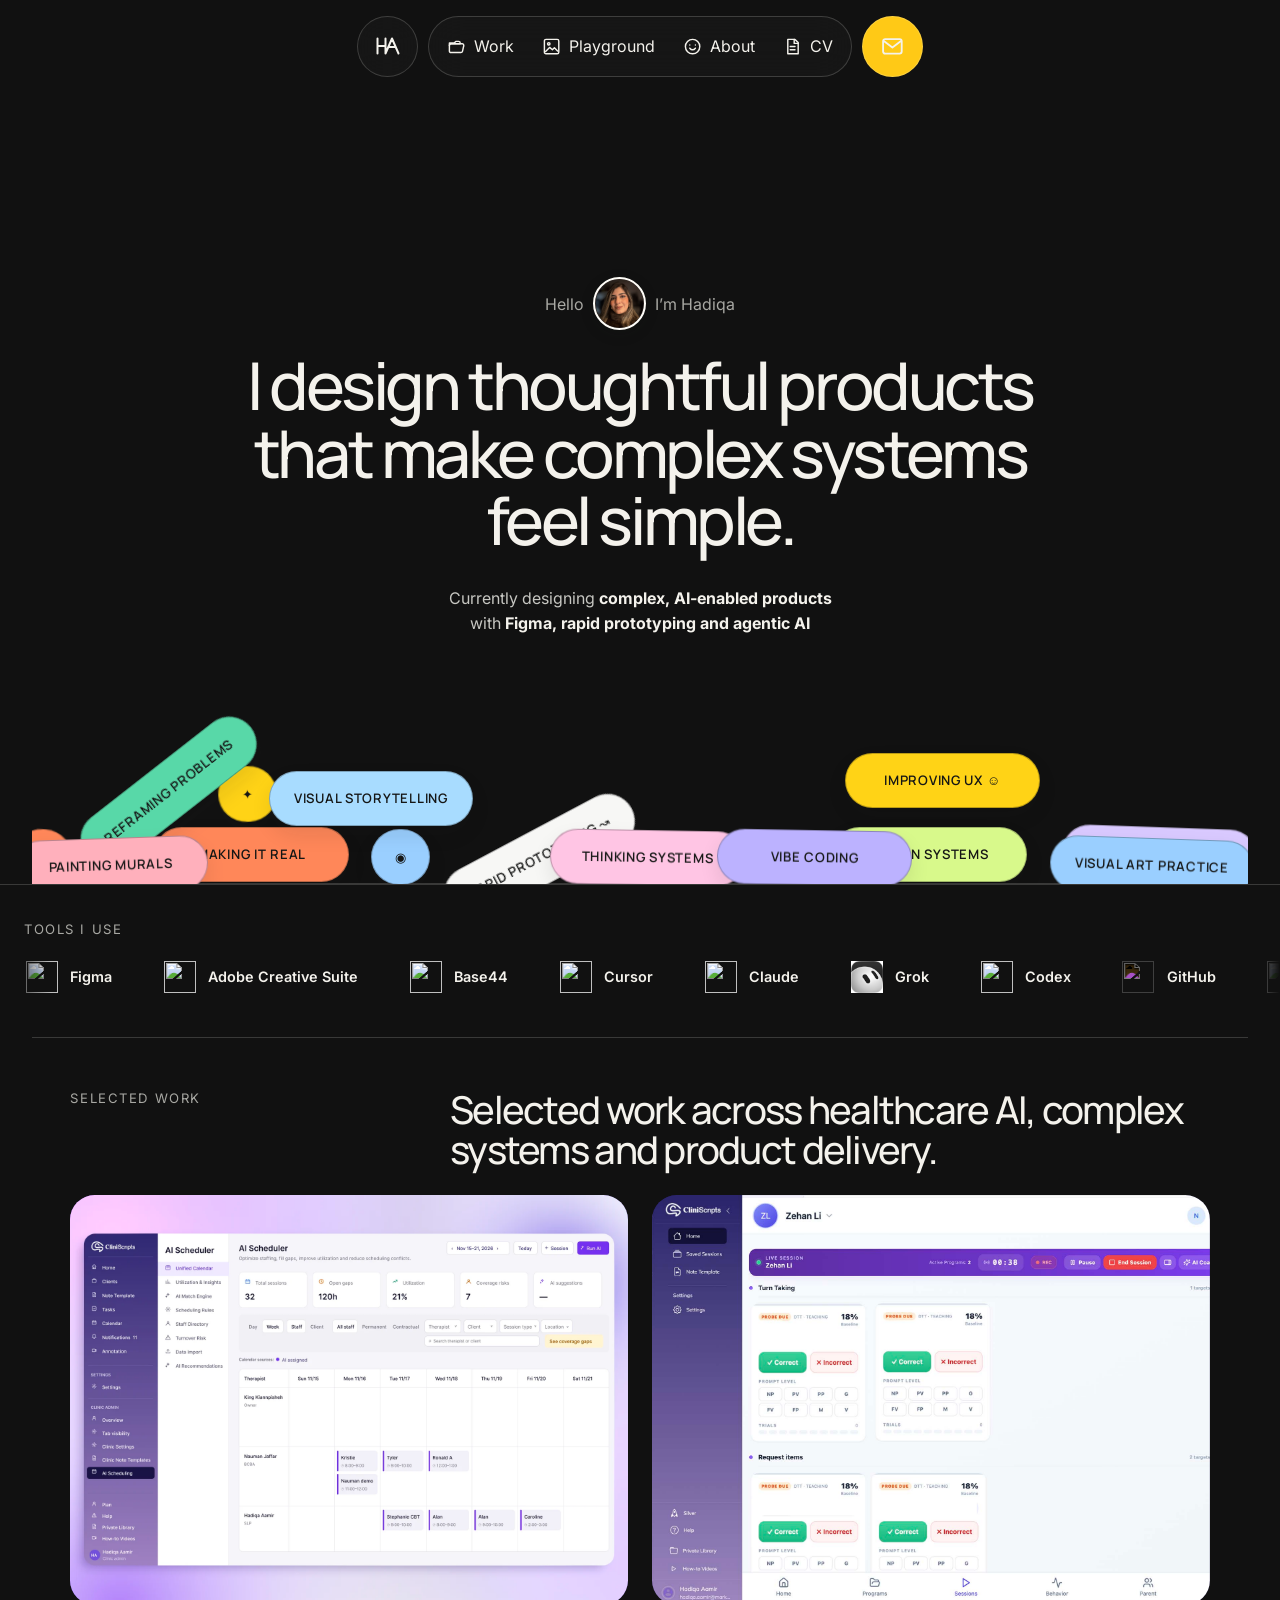
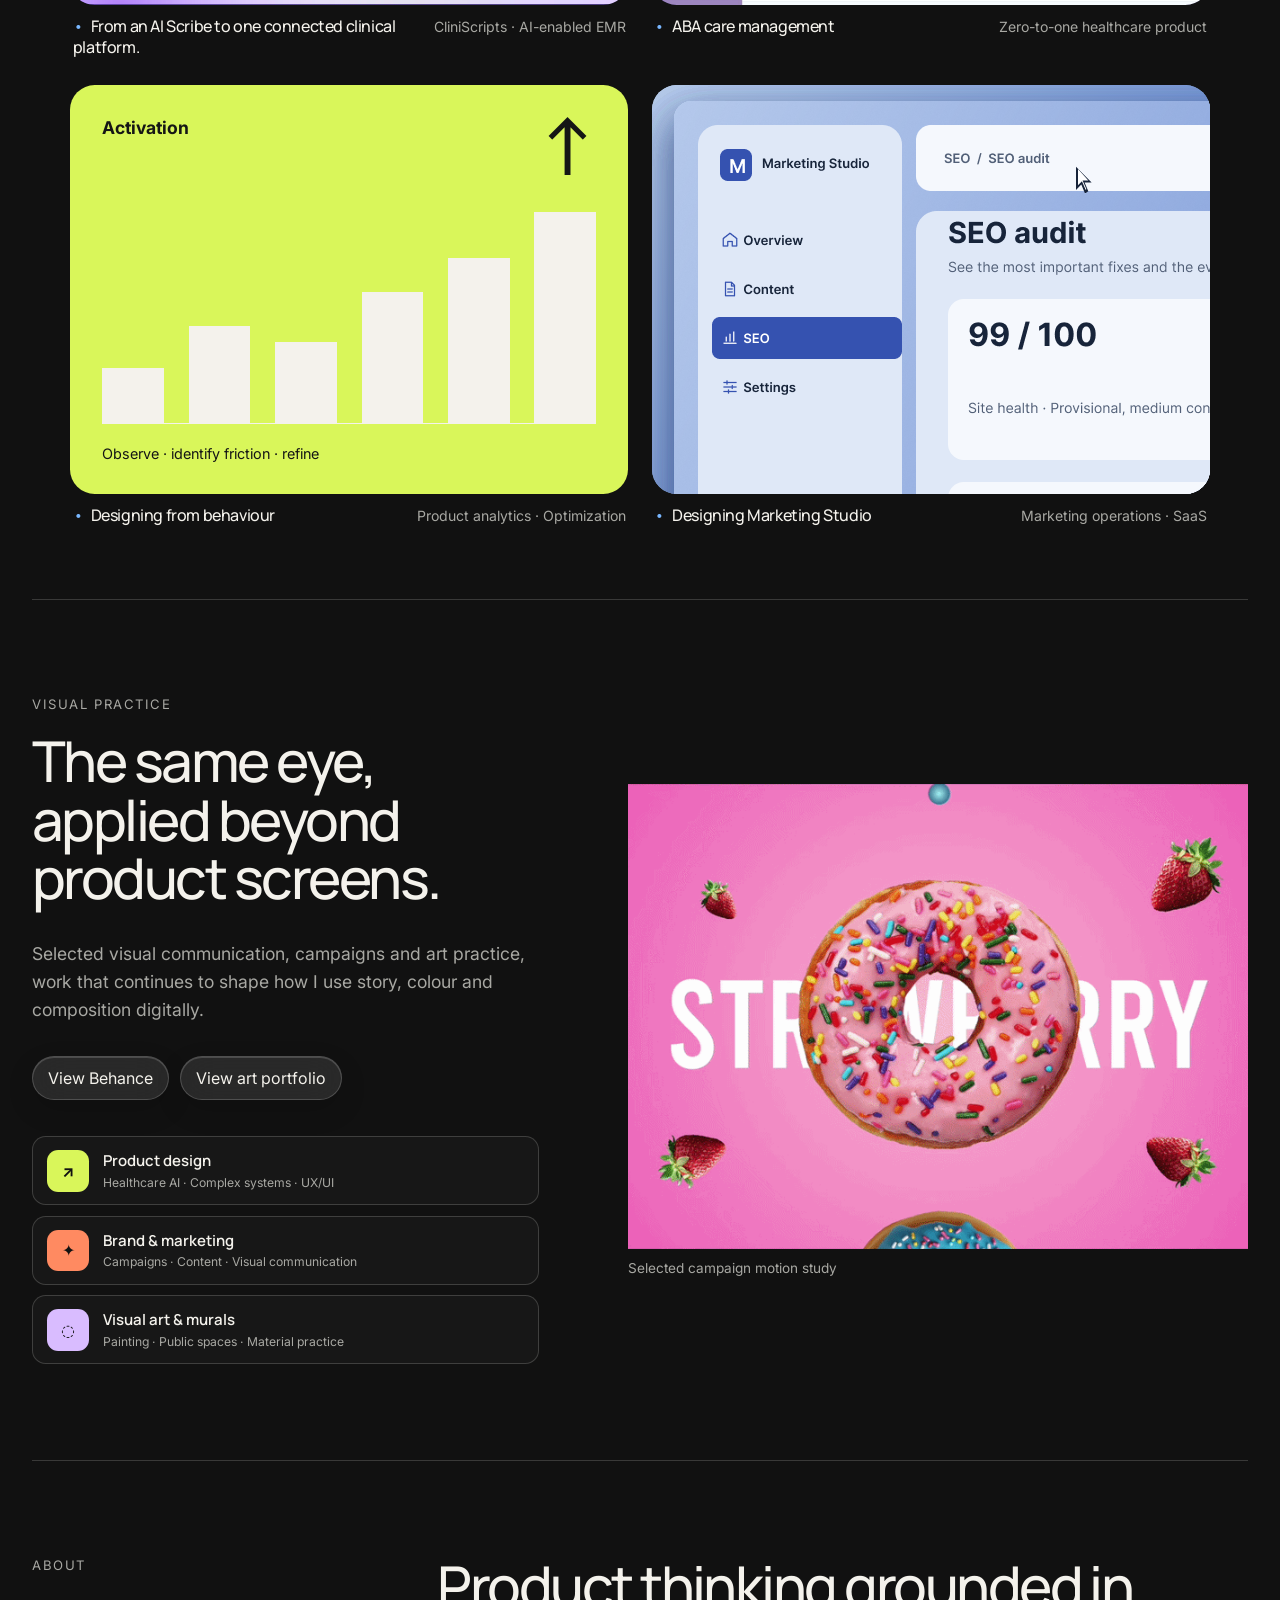
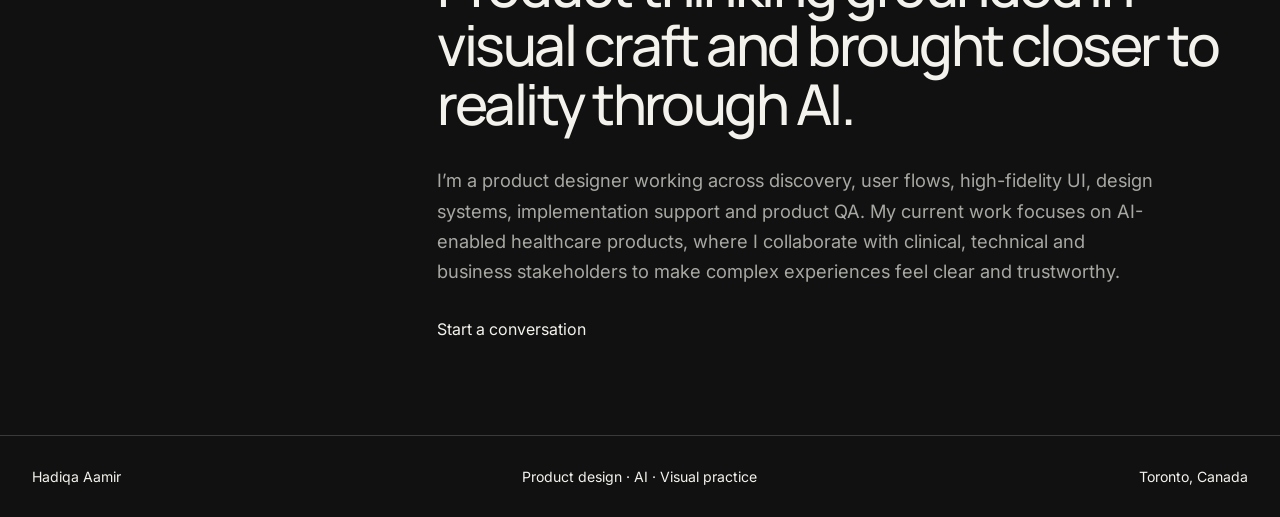
==== commit e31648ff: "Use updated CliniScripts animated cover" ====
--- a/index.html
+++ b/index.html
@@ -135,7 +135,7 @@
                   poster="assets/cliniscripts/cliniscripts-scheduler-cover.webp"
                   aria-label="Animated CliniScripts scheduling, utilization and turnover-risk product screens"
                 >
-                  <source src="assets/cliniscripts/cliniscripts-cover-animation.mp4" type="video/mp4" />
+                  <source src="assets/CliniScripts%20Case%20Study%20Cover%20%E2%80%A2%20Animated.mp4" type="video/mp4" />
                 </video>
                 <span>AI-enabled EMR</span>
               </div>
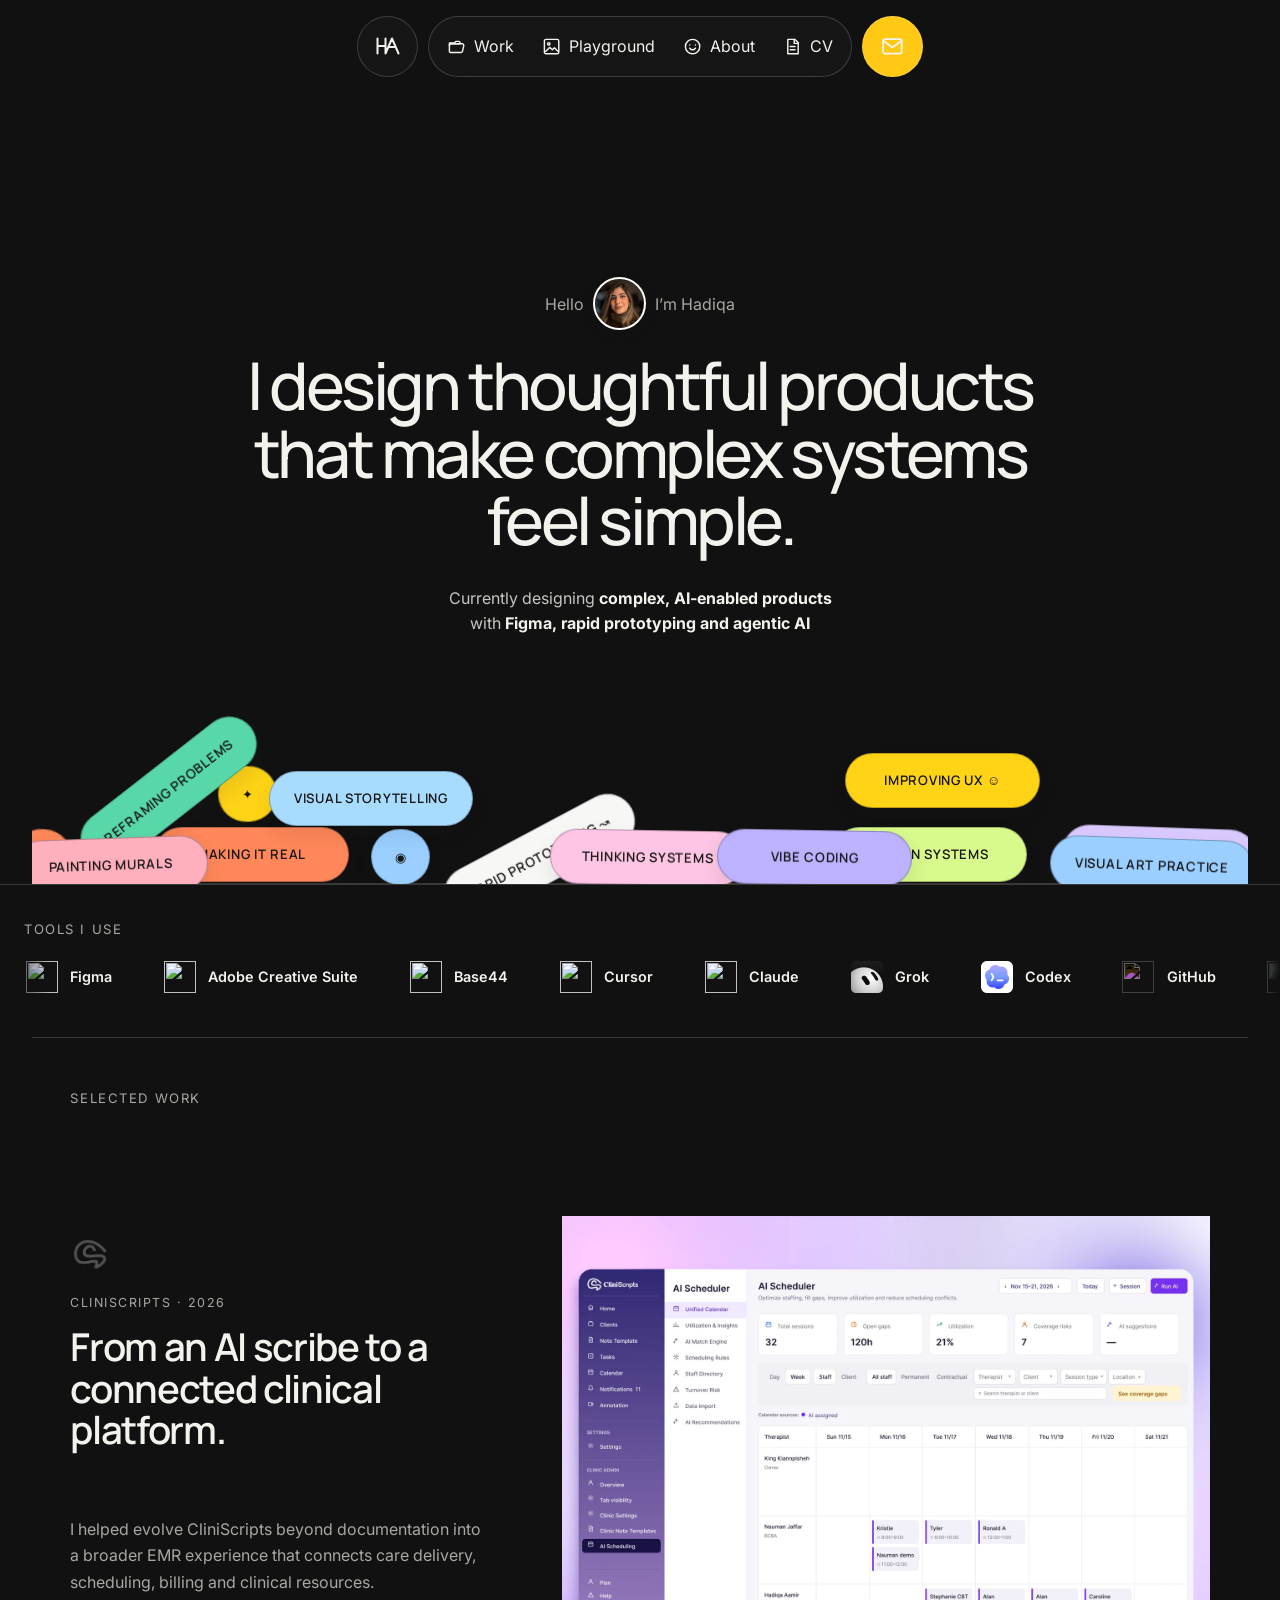
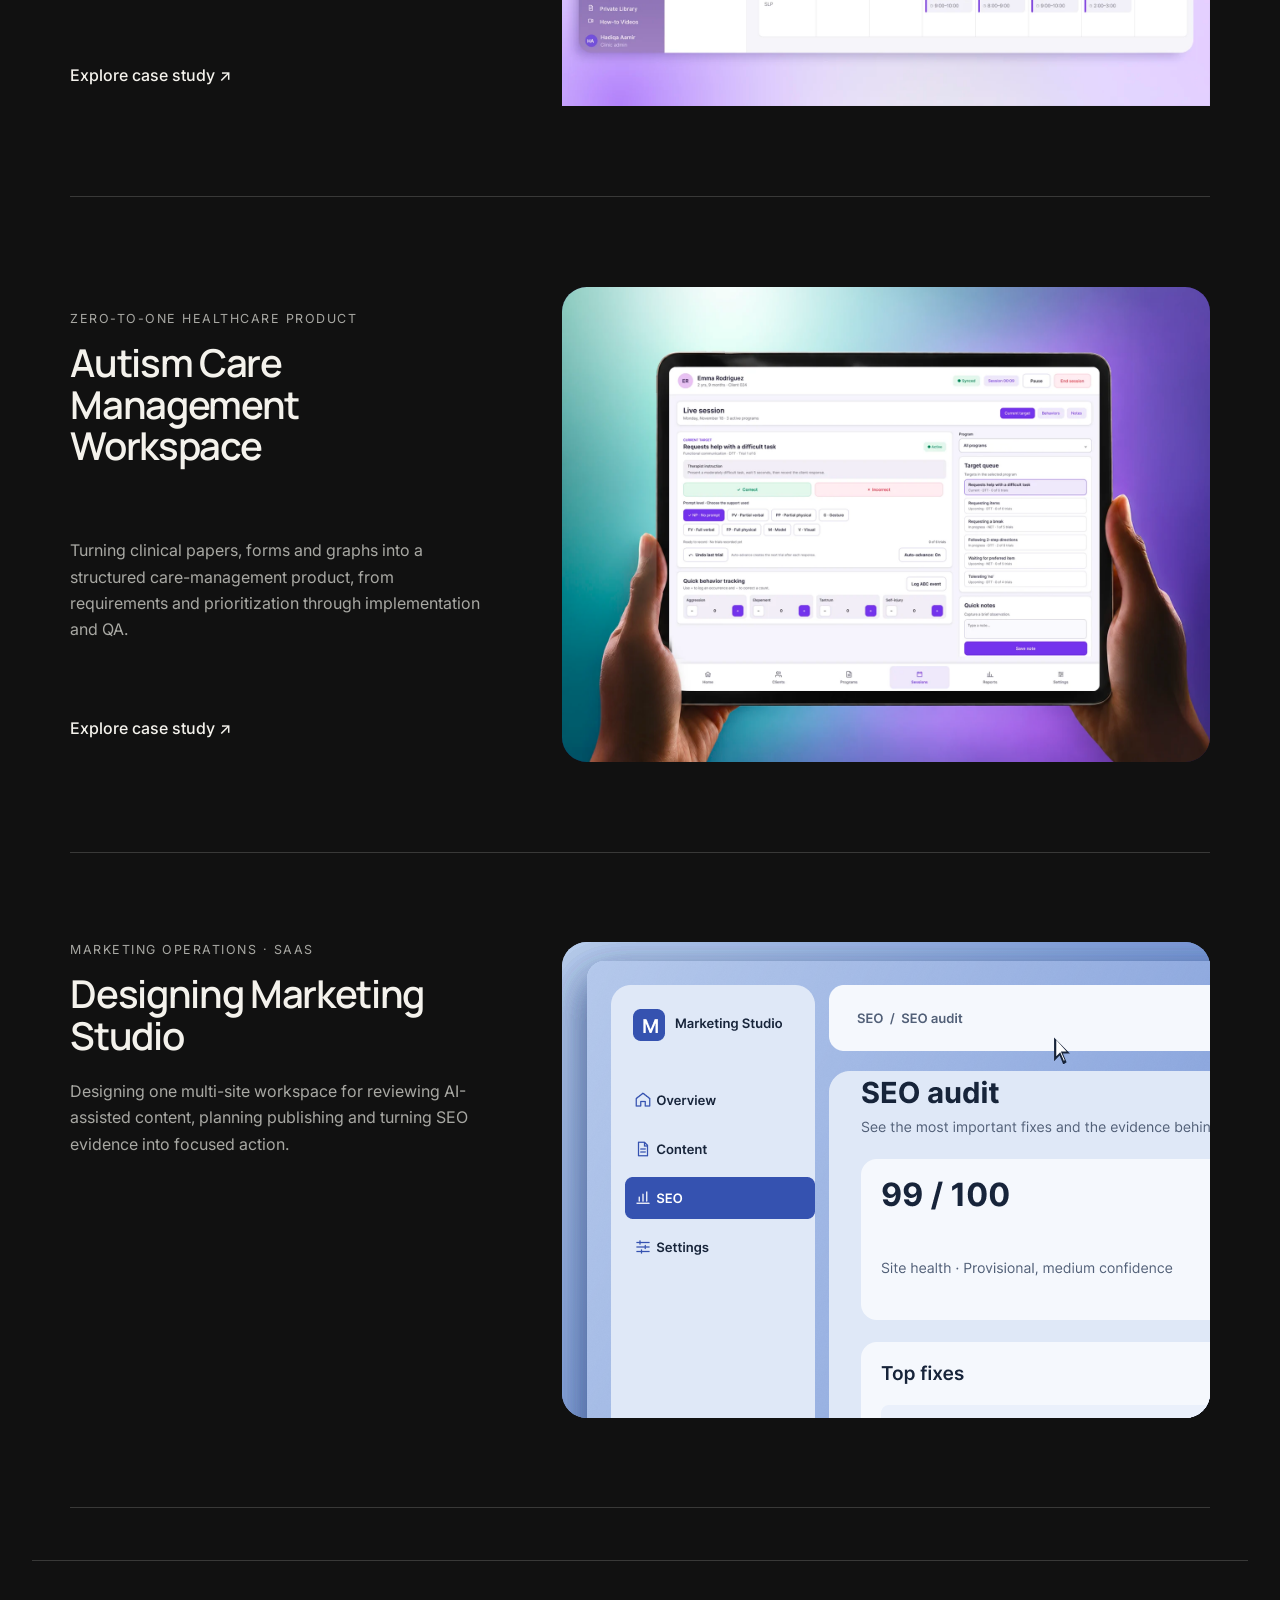
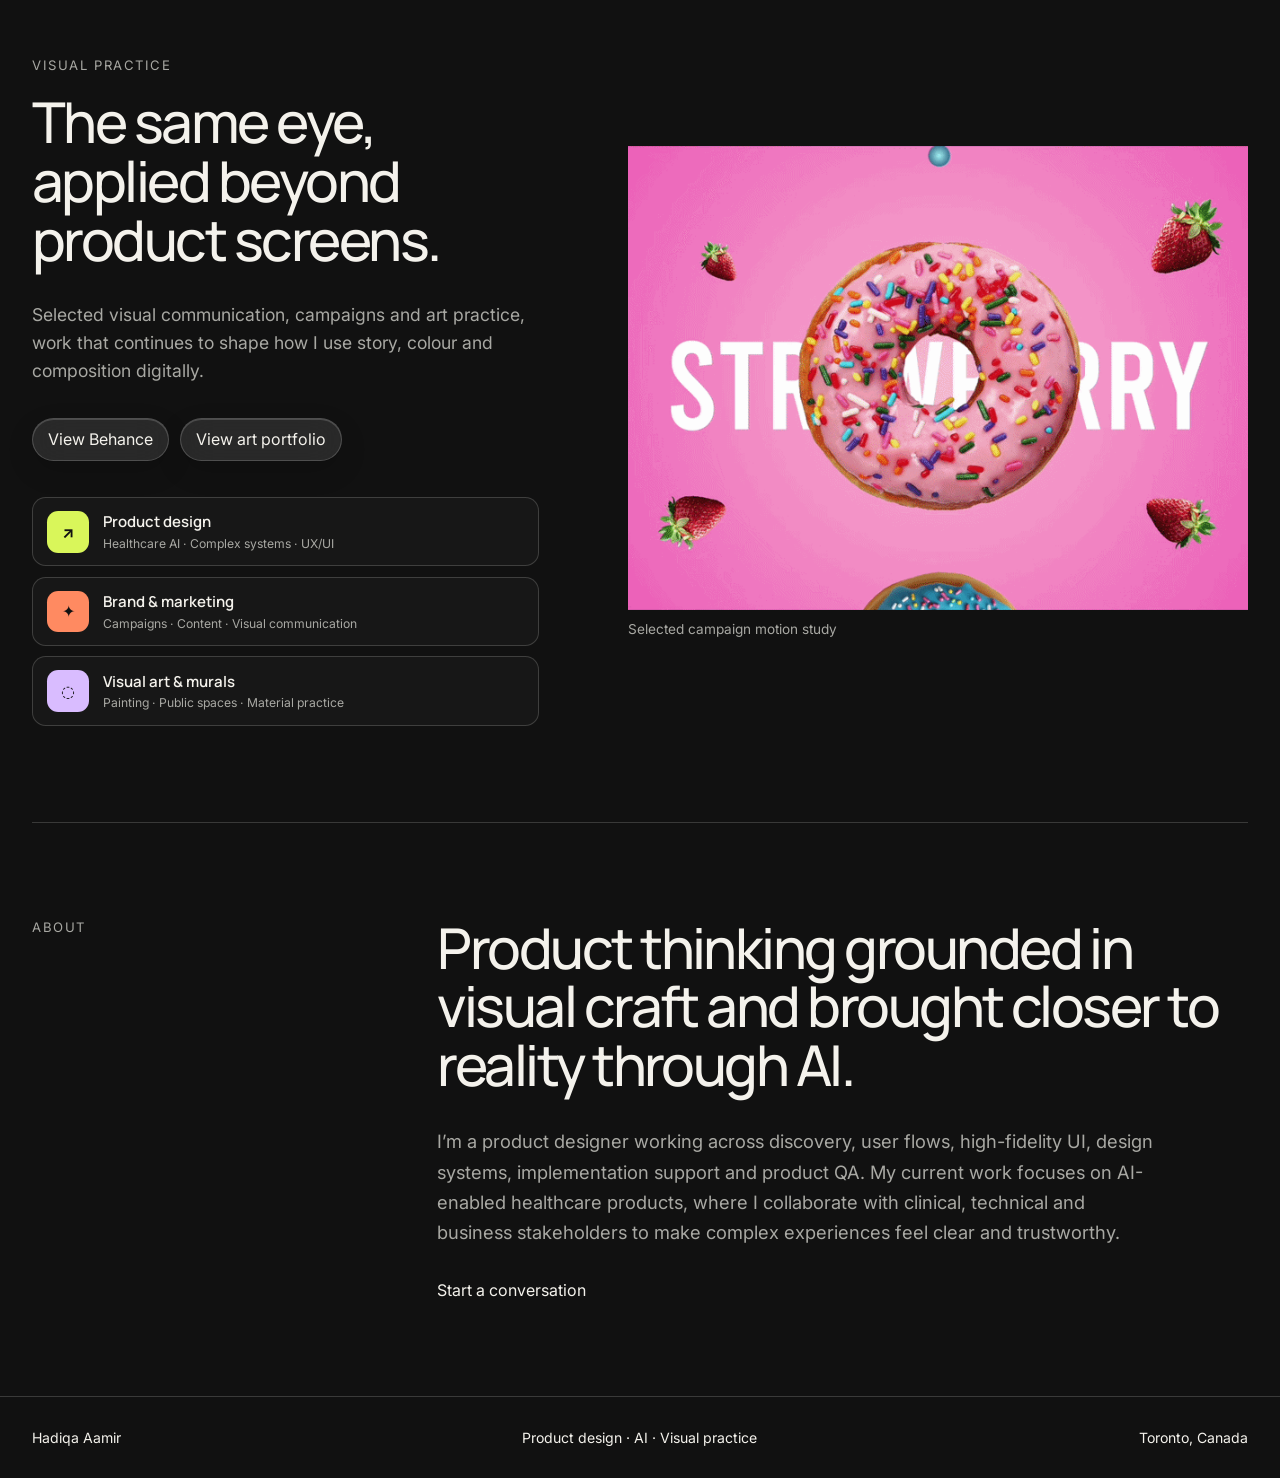
==== commit 9ac77b18: "Update portfolio case studies and visual assets" ====
--- a/index.html
+++ b/index.html
@@ -90,7 +90,7 @@
               <li><img src="https://www.cursor.com/favicon.ico" alt="" /><span>Cursor</span></li>
               <li><img src="https://api.iconify.design/logos/claude-icon.svg" alt="" /><span>Claude</span></li>
               <li><img src="assets/grok-logo.png" alt="" /><span>Grok</span></li>
-              <li><img src="https://api.iconify.design/logos/openai-icon.svg" alt="" /><span>Codex</span></li>
+              <li><img src="assets/codex-icon.webp" alt="" /><span>Codex</span></li>
               <li><img class="github-tool-logo" src="https://api.iconify.design/simple-icons/github.svg" alt="" /><span>GitHub</span></li>
               <li><img src="https://static.canva.com/static/images/favicon-1.ico" alt="" /><span>Canva</span></li>
               <li><img src="https://clarity.microsoft.com/blog/wp-content/uploads/2025/02/siteIcon.png" alt="" /><span>Microsoft Clarity</span></li>
@@ -104,7 +104,7 @@
               <li><img src="https://www.cursor.com/favicon.ico" alt="" /><span>Cursor</span></li>
               <li><img src="https://api.iconify.design/logos/claude-icon.svg" alt="" /><span>Claude</span></li>
               <li><img src="assets/grok-logo.png" alt="" /><span>Grok</span></li>
-              <li><img src="https://api.iconify.design/logos/openai-icon.svg" alt="" /><span>Codex</span></li>
+              <li><img src="assets/codex-icon.webp" alt="" /><span>Codex</span></li>
               <li><img class="github-tool-logo" src="https://api.iconify.design/simple-icons/github.svg" alt="" /><span>GitHub</span></li>
               <li><img src="https://static.canva.com/static/images/favicon-1.ico" alt="" /><span>Canva</span></li>
               <li><img src="https://clarity.microsoft.com/blog/wp-content/uploads/2025/02/siteIcon.png" alt="" /><span>Microsoft Clarity</span></li>
@@ -115,10 +115,9 @@
         </div>
       </section>
 
-      <section class="work" id="work" aria-labelledby="work-title" data-reveal>
+      <section class="work" id="work" aria-label="Selected work" data-reveal>
         <div class="section-heading">
           <p class="eyebrow">Selected work</p>
-          <h2 id="work-title">Selected work across healthcare AI, complex systems and product delivery.</h2>
         </div>
 
         <div class="project-grid">
@@ -131,32 +130,30 @@
                   muted
                   loop
                   playsinline
-                  preload="metadata"
+                  preload="auto"
                   poster="assets/cliniscripts/cliniscripts-scheduler-cover.webp"
                   aria-label="Animated CliniScripts scheduling, utilization and turnover-risk product screens"
                 >
-                  <source src="assets/CliniScripts%20Case%20Study%20Cover%20%E2%80%A2%20Animated.mp4" type="video/mp4" />
+                  <source src="assets/CliniScripts Case Study Cover • Animated.mp4" type="video/mp4" />
                 </video>
                 <span>AI-enabled EMR</span>
               </div>
-              <div class="project-meta"><div><p>CliniScripts · AI-enabled EMR</p><h3>From an AI Scribe to one connected clinical platform.</h3></div><span>01</span></div>
-              <p class="project-summary">I helped evolve CliniScripts beyond documentation into a broader EMR experience that connects care delivery, ABA workflows, scheduling, billing and clinical resources.</p>
+              <div class="project-meta"><div><img class="project-brand-icon" src="assets/cliniscripts/cliniscripts-grey-icon.png" alt="" /><p>CliniScripts · 2026</p><h3>From an AI scribe to a connected clinical platform.</h3></div><span>01</span></div>
+              <p class="project-summary">I helped evolve CliniScripts beyond documentation into a broader EMR experience that connects care delivery, scheduling, billing and clinical resources.</p>
               <div class="project-tags" aria-hidden="true"><span>Healthcare AI</span><span>Complex systems</span><span>Product strategy</span><b>Explore case study ↗</b></div>
             </a>
           </article>
 
           <article class="project" data-reveal>
-            <a href="projects/aba-care-management.html" aria-label="View ABA care management case study">
-              <div class="project-visual product-shot-thumb"><img src="assets/cliniscripts/aba-documentation.jpg" alt="" loading="lazy" /><span>Papers → product</span></div>
-              <div class="project-meta"><div><p>Zero-to-one healthcare product</p><h3>ABA care management</h3></div><span>02</span></div>
+            <a href="projects/aba-care-management.html" aria-label="View Autism Care Management Workspace case study">
+              <div class="project-visual product-shot-thumb"><img src="assets/aba-care/aba-care-cover.webp" alt="" loading="lazy" /><span>Papers → product</span></div>
+              <div class="project-meta"><div><p>Zero-to-one healthcare product</p><h3>Autism Care Management Workspace</h3></div><span>02</span></div>
               <p class="project-summary">Turning clinical papers, forms and graphs into a structured care-management product, from requirements and prioritization through implementation and QA.</p>
               <div class="project-tags" aria-hidden="true"><span>Zero-to-one</span><span>EMR care workflow</span><span>Requirements</span><b>Explore case study ↗</b></div>
             </a>
           </article>
 
-          <article class="project" data-reveal><a href="projects/designing-from-behaviour.html" aria-label="View analytics-led optimization case study"><div class="project-visual analytics-visual" aria-hidden="true"><div class="metric"><strong>Activation</strong><b>↑</b></div><div class="chart"><i></i><i></i><i></i><i></i><i></i><i></i></div><div class="insight">Observe · identify friction · refine</div></div><div class="project-meta"><div><p>Product analytics · Optimization</p><h3>Designing from behaviour</h3></div><span>03</span></div><p class="project-summary">Using click, activation and adoption signals to identify friction and shape more focused product improvements.</p></a></article>
-
-          <article class="project" data-reveal><a href="projects/marketing-studio.html" aria-label="View Marketing Studio product design case study"><div class="project-visual marketing-studio-preview" aria-hidden="true"><div class="marketing-studio-animation"><img src="assets/marketing-studio/overview.png" alt="" /><img src="assets/marketing-studio/draft-review.png" alt="" /><img src="assets/marketing-studio/publishing-calendar.png" alt="" /><img src="assets/marketing-studio/seo-audit.png" alt="" /><span class="marketing-cursor"></span></div></div><div class="project-meta"><div><p>Marketing operations · SaaS</p><h3>Designing Marketing Studio</h3></div><span>04</span></div><p class="project-summary">Designing one multi-site workspace for reviewing AI-assisted content, planning publishing and turning SEO evidence into focused action.</p></a></article>
+          <article class="project" data-reveal><a href="projects/marketing-studio.html" aria-label="View Marketing Studio product design case study"><div class="project-visual marketing-studio-preview" aria-hidden="true"><div class="marketing-studio-animation"><img src="assets/marketing-studio/overview.png" alt="" /><img src="assets/marketing-studio/draft-review.png" alt="" /><img src="assets/marketing-studio/publishing-calendar.png" alt="" /><img src="assets/marketing-studio/seo-audit.png" alt="" /><span class="marketing-cursor"></span></div></div><div class="project-meta"><div><p>Marketing operations · SaaS</p><h3>Designing Marketing Studio</h3></div><span>03</span></div><p class="project-summary">Designing one multi-site workspace for reviewing AI-assisted content, planning publishing and turning SEO evidence into focused action.</p></a></article>
         </div>
       </section>
 
--- a/styles.css
+++ b/styles.css
@@ -180,21 +180,22 @@
   margin-inline: auto;
   padding: 3.25rem clamp(1.25rem, 3vw, 3rem);
 }
-.work .section-heading { margin-bottom: 1.6rem; }
+.work .section-heading { display: block; margin-bottom: 0; }
 .work .section-heading h2 { max-width: 880px; font-size: clamp(2rem, 3vw, 3.25rem); }
 .platform-intro{display:grid;grid-template-columns:minmax(260px,.72fr) minmax(0,1.28fr);align-items:stretch;gap:1.5rem;margin:0 0 3rem;padding:1.25rem;border:1px solid var(--line);border-radius:1.2rem;background:#171717;overflow:hidden}.platform-intro-copy{display:flex;flex-direction:column;align-items:flex-start;justify-content:center;gap:.5rem;padding:1.1rem}.platform-intro span{color:var(--blue);font-size:.7rem;letter-spacing:.1em;text-transform:uppercase}.platform-intro strong{font:500 1.65rem "Manrope",sans-serif}.platform-intro p{margin:0;color:var(--muted);line-height:1.55}.platform-intro-copy>a{display:flex;gap:.8rem;margin-top:1rem;text-decoration:none}.platform-intro-copy>a span{font-size:1rem}.platform-cover{display:block;overflow:hidden;border-radius:.9rem;background:#2c116b}.platform-cover img{display:block;width:100%;height:100%;min-height:300px;object-fit:cover;transition:transform .55s cubic-bezier(.2,.75,.2,1)}.platform-cover:hover img{transform:scale(1.02)}
 .project-grid {
   display: grid;
-  grid-template-columns: repeat(2, minmax(0, 1fr));
-  gap: 1.65rem 1.5rem;
+  grid-template-columns: minmax(0, 1fr);
+  gap: 0;
 }
 .project {
   position: relative;
   top: auto !important;
   min-width: 0;
   margin: 0;
-  padding: 0;
+  padding: clamp(3.5rem, 7vw, 7rem) 0;
   border: 0;
+  border-bottom: 1px solid var(--line);
   border-radius: 0;
   background: transparent;
   box-shadow: none;
@@ -202,11 +203,18 @@
 }
 .project > a {
   display: grid;
-  grid-template-rows: auto minmax(2.65rem, auto);
+  grid-template-columns: minmax(280px, .78fr) minmax(0, 1.22fr);
+  grid-template-areas:
+    "meta visual"
+    "summary visual"
+    "tags visual";
+  align-items: center;
+  column-gap: clamp(2.5rem, 6vw, 7rem);
+  row-gap: 1.35rem;
   min-height: 0;
   text-decoration: none;
 }
-.project:hover { transform: translateY(-5px); }
+.project:hover { transform: none; }
 .project-visual {
   position: relative;
   width: 100%;
@@ -219,20 +227,12 @@
   background: #d7d8d3;
   box-shadow: none;
 }
-.project > a > .project-visual { width: 100%; height: auto; min-height: 0; aspect-ratio: 1600 / 1174; }
+.project > a > .project-visual { grid-area: visual; width: 100%; height: auto; min-height: 0; aspect-ratio: 1600 / 1174; }
 .project-visual > * { transform: translate3d(var(--parallax-x, 0), var(--parallax-y, 0), 0); transition: transform .45s cubic-bezier(.2,.75,.2,1); }
 .project:hover .project-visual > * { transform: translate3d(var(--parallax-x, 0), calc(var(--parallax-y, 0px) - 7px), 0) scale(1.012); }
 .project-visual::after {
-  content: "View project"; position: absolute; right: 1.25rem; bottom: 1.25rem;
-  padding: .72rem 1rem; border: 1px solid rgba(255,255,255,.82); border-radius: 999px;
-  background: rgba(255,255,255,.72); color: #151615;
-  box-shadow: inset 0 1px 0 rgba(255,255,255,.94), 0 12px 28px rgba(31,28,45,.14);
-  -webkit-backdrop-filter: blur(18px) saturate(145%);
-  backdrop-filter: blur(18px) saturate(145%);
-  font-size: .78rem; font-weight: 500; opacity: 0; transform: translateY(8px);
-  transition: opacity .3s ease, transform .3s ease, background .25s ease;
-}
-.project:hover .project-visual::after { opacity: 1; transform: translateY(0); }
+  content: none;
+}
 .project-featured .project-visual { min-height: 0; }
 .product-shot-thumb { background: #21174b; }
 .product-shot-thumb img,
@@ -244,23 +244,25 @@
 .project-featured > a { min-height: 0; }
 .cliniscripts-platform .product-shot-thumb img,
 .cliniscripts-platform .product-shot-thumb video { object-fit: contain; object-position: center; }
-.cliniscripts-platform .product-shot-thumb {
-  background:
-    radial-gradient(circle at 48% 42%, rgba(233, 225, 255, .72) 0%, rgba(184, 156, 242, .2) 38%, transparent 66%),
-    linear-gradient(135deg, #6f3fc4 0%, #45318d 48%, #25145f 100%);
+.project.cliniscripts-platform > a > .product-shot-thumb {
+  aspect-ratio: auto;
+  border-radius: 0;
+  background: transparent;
 }
 .cliniscripts-platform .product-shot-thumb .cliniscripts-cover-video {
-  position: absolute;
-  inset: 0;
+  position: relative;
+  inset: auto;
+  display: block;
   width: 100%;
-  height: 100%;
+  height: auto;
   max-width: none;
-  object-fit: cover;
+  object-fit: contain;
   object-position: center;
-  transform: scale(1.002);
+  border-radius: 0;
+  transform: none;
 }
 .cliniscripts-platform:hover .product-shot-thumb .cliniscripts-cover-video {
-  transform: scale(1.012);
+  transform: none;
 }
 /* Marketing Studio uses exact Figma states with a shared cursor-led timeline. */
 .marketing-studio-preview { background: linear-gradient(135deg, #b8cdec 0%, #5077c8 100%); }
@@ -336,7 +338,68 @@
 .project-meta h3::before { content: "•"; margin-right: .45rem; color: var(--blue); }
 .project-meta > span { display: none; }
 .project-summary { max-width: 680px; margin: .8rem 0 0; color: var(--muted); line-height: 1.55; }
-.project > a > .project-summary { display: none; }
+.project > a > .project-meta {
+  grid-area: meta;
+  display: flex;
+  flex-direction: column;
+  align-items: flex-start;
+  gap: 1rem;
+  min-height: 0;
+  margin: 0;
+}
+.project > a > .project-meta > div { display: flex; flex-direction: column; align-items: flex-start; gap: 1rem; }
+.project-brand-icon {
+  display: block;
+  width: 2.5rem;
+  height: 2.15rem;
+  margin-bottom: .45rem;
+  object-fit: contain;
+  object-position: left center;
+  opacity: .72;
+}
+.project > a > .project-meta p {
+  order: 0;
+  margin: 0;
+  color: var(--muted);
+  font-size: .78rem;
+  text-align: left;
+  text-transform: uppercase;
+  letter-spacing: .12em;
+}
+.project > a > .project-meta h3 {
+  order: 1;
+  max-width: 560px;
+  font-size: clamp(2rem, 3vw, 3.25rem);
+  font-weight: 600;
+  line-height: 1.08;
+  letter-spacing: -.035em;
+}
+.project > a > .project-meta h3::before { display: none; }
+.cliniscripts-platform .project-meta h3 { max-width: 560px; font-size: clamp(2rem, 3vw, 3.25rem); }
+.project > a > .project-summary {
+  grid-area: summary;
+  display: block;
+  max-width: 560px;
+  margin: 0;
+  font-size: clamp(1rem, 1.25vw, 1.2rem);
+  line-height: 1.65;
+}
+.project > a > .project-tags {
+  grid-area: tags;
+  display: flex;
+  align-items: center;
+  margin: .25rem 0 0;
+}
+.project > a > .project-tags span { display: none; }
+.project > a > .project-tags b {
+  width: auto;
+  margin: 0;
+  color: var(--ink);
+  font-size: 1rem;
+  font-weight: 500;
+  transform-origin: left center;
+  transition: transform .25s ease;
+}
 
 .clinical-visual { display: grid; place-items: end center; padding: 7% 7% 0; background: radial-gradient(circle at 82% 18%, #d9ebff 0 9%, transparent 31%), linear-gradient(145deg,#b9d5f2,#91bce8); }
 .browser-shell { width: 92%; min-height: 85%; background: #f8f7f3; color: #151615; border-radius: 1.2rem 1.2rem 0 0; box-shadow: 0 24px 60px rgba(29, 45, 64, .16); }
@@ -354,8 +417,8 @@
 .clinical-orbit{position:absolute;z-index:3;padding:.7rem .9rem;border:1px solid rgba(21,22,21,.2);border-radius:999px;box-shadow:0 12px 25px rgba(31,67,105,.13);font:600 .7rem Manrope,sans-serif;text-transform:uppercase;letter-spacing:.06em}.orbit-one{left:3%;top:10%;transform:rotate(-9deg);background:#d9f65a}.orbit-two{right:2%;top:18%;transform:rotate(8deg);background:#ffc5e4}
 .clinical-content > span { display: block; width: 45%; height: 12px; margin-bottom: 12px; border-radius: 12px; background: #cad5e5; }
 .clinical-content > span:nth-child(2) { width: 70%; }
-.project-tags{display:flex;align-items:center;flex-wrap:wrap;gap:.55rem;margin-top:1.1rem}.project-tags span{padding:.48rem .68rem;border:1px solid var(--line);border-radius:999px;color:var(--muted);font-size:.72rem}.project-tags b{margin-left:auto;font-size:.8rem;font-weight:600}.project-featured:hover .project-tags b{color:var(--blue)}
-.project > a > .project-tags{display:none}.project > a > .project-tags b{width:100%;margin:1.1rem 0 0;color:var(--ink)}.project:hover .project-tags b{color:var(--blue)}
+.project-tags{display:flex;align-items:center;flex-wrap:wrap;gap:.55rem;margin-top:1.1rem}.project-tags span{padding:.48rem .68rem;border:1px solid var(--line);border-radius:999px;color:var(--muted);font-size:.72rem}.project-tags b{margin-left:auto;font-size:.8rem;font-weight:600}.project-featured:hover .project-tags b{color:var(--ink);transform:scale(1.035)}
+.project > a > .project-tags{display:flex}.project > a > .project-tags b{width:auto;margin:0;color:var(--ink)}.project:hover .project-tags b{color:var(--ink);transform:scale(1.035)}
 .aba-preview{display:grid;place-items:center;padding:7%;background:linear-gradient(145deg,#dfe8f7,#b9d0ef);color:#172e48}.aba-source-pill{position:absolute;left:4%;top:8%;z-index:2;padding:.7rem 1rem;border-radius:999px;background:#d9f65a;font:600 .7rem Manrope,sans-serif;text-transform:uppercase;transform:rotate(-7deg)}.aba-board{display:grid;grid-template-columns:repeat(3,1fr);gap:1rem;width:88%;padding:1.25rem;border-radius:1.2rem;background:#f7f9fc;box-shadow:0 28px 70px rgba(31,67,105,.2)}.aba-board-head{grid-column:1/-1;display:flex;justify-content:space-between;padding:.4rem .25rem 1.2rem;border-bottom:1px solid #dce4ed}.aba-board-head span{font-weight:600}.aba-board-head b{color:#3979cf;font-size:.72rem}.aba-stage{display:flex;flex-direction:column;min-height:250px;padding:1.2rem;border:1px solid #dce4ed;border-radius:.85rem;background:white}.aba-stage small{color:#718096}.aba-stage strong{margin:4rem 0 1.5rem}.aba-stage i{height:.55rem;margin:.35rem 0;border-radius:1rem;background:#dbe3ec}.aba-stage i:last-child{width:60%}.aba-mini-chart{display:flex;align-items:end;gap:.45rem;height:80px;margin-top:auto;border-bottom:1px solid #dce4ed}.aba-mini-chart em{flex:1;height:35%;background:#3979cf}.aba-mini-chart em:nth-child(2){height:55%}.aba-mini-chart em:nth-child(3){height:48%}.aba-mini-chart em:nth-child(4){height:78%}
 .scheduler-preview{display:grid;grid-template-columns:.8fr 1.2fr;align-items:center;gap:1rem;padding:7%;background:linear-gradient(145deg,#d7f0e5,#a8d8c5);color:#172e48}.scheduler-constraints{display:grid;gap:.8rem}.scheduler-constraints span{padding:1rem 1.2rem;border-radius:999px;background:white;box-shadow:0 10px 24px rgba(31,67,105,.1);font-size:.82rem}.scheduler-match{padding:2rem;border-radius:1.2rem;background:white;box-shadow:0 28px 70px rgba(31,67,105,.18)}.scheduler-match>small{color:#3979cf;text-transform:uppercase;letter-spacing:.08em}.scheduler-match>div{display:flex;align-items:center;gap:1rem;margin:2rem 0}.scheduler-match i{display:grid;place-items:center;width:48px;height:48px;border-radius:50%;background:#eaf3ff;color:#3979cf;font-style:normal;font-weight:600}.scheduler-match b{margin-left:auto;color:#16845b;font-size:1.5rem}.scheduler-match ul{margin:0;padding:0;list-style:none}.scheduler-match li{display:flex;justify-content:space-between;padding:.85rem 0;border-bottom:1px solid #e6eaf0;font-size:.8rem}.scheduler-match em{font-style:normal;font-weight:600}.scheduler-match p{margin:1.3rem 0 0;padding:1rem;border-radius:.7rem;background:#dff4e9;color:#276048;font-size:.76rem}
 
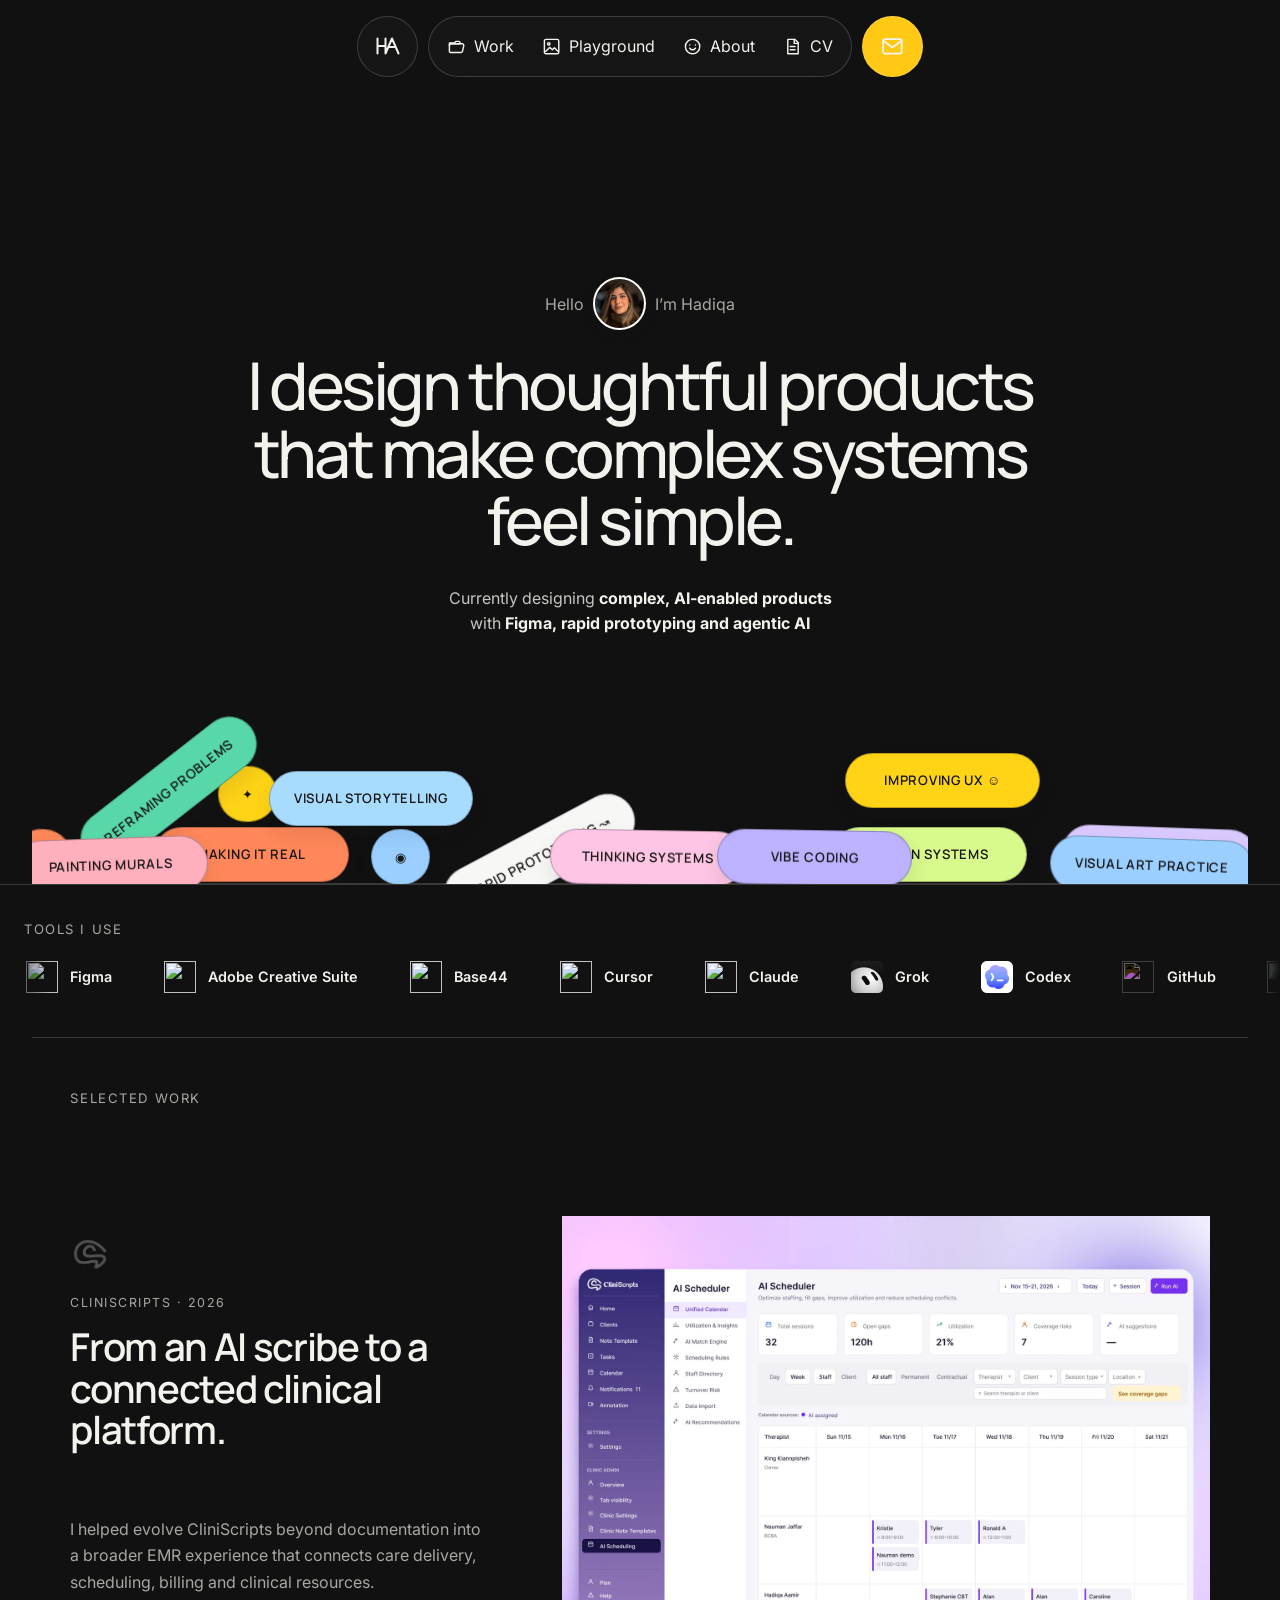
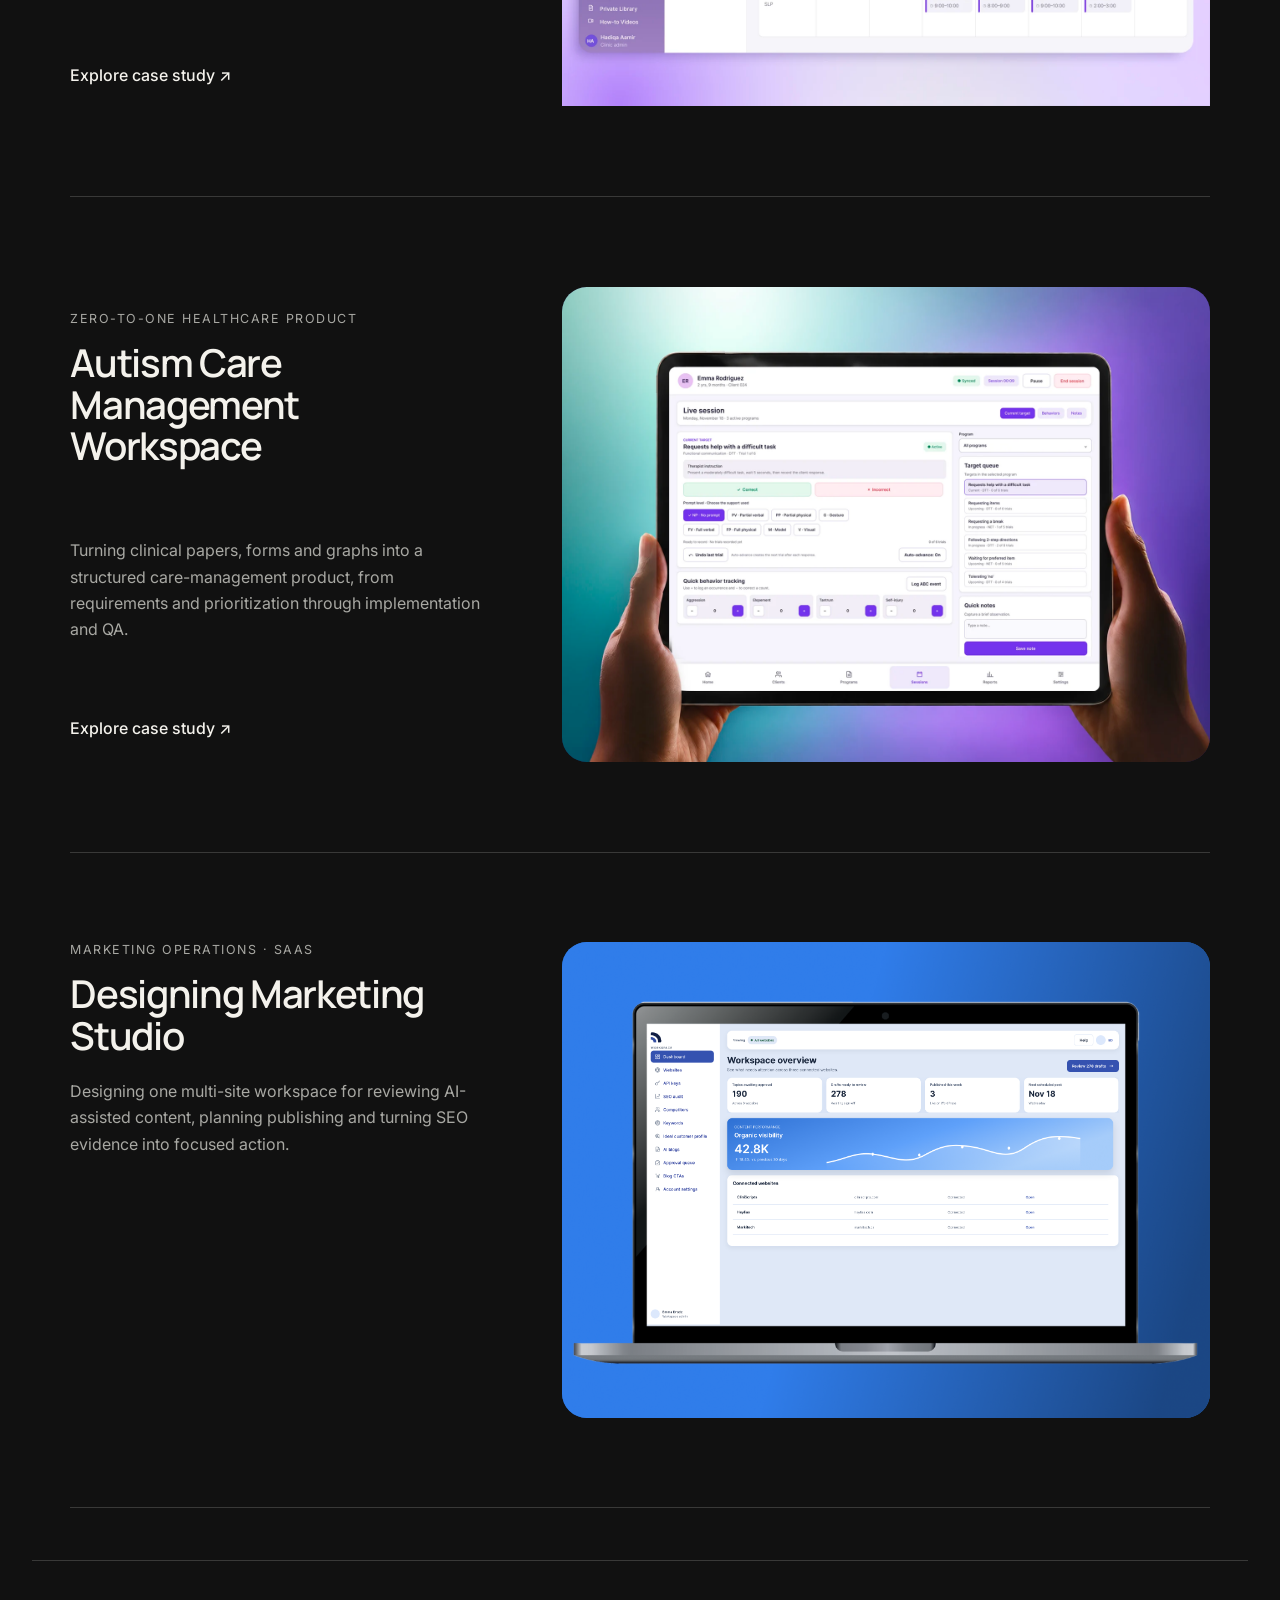
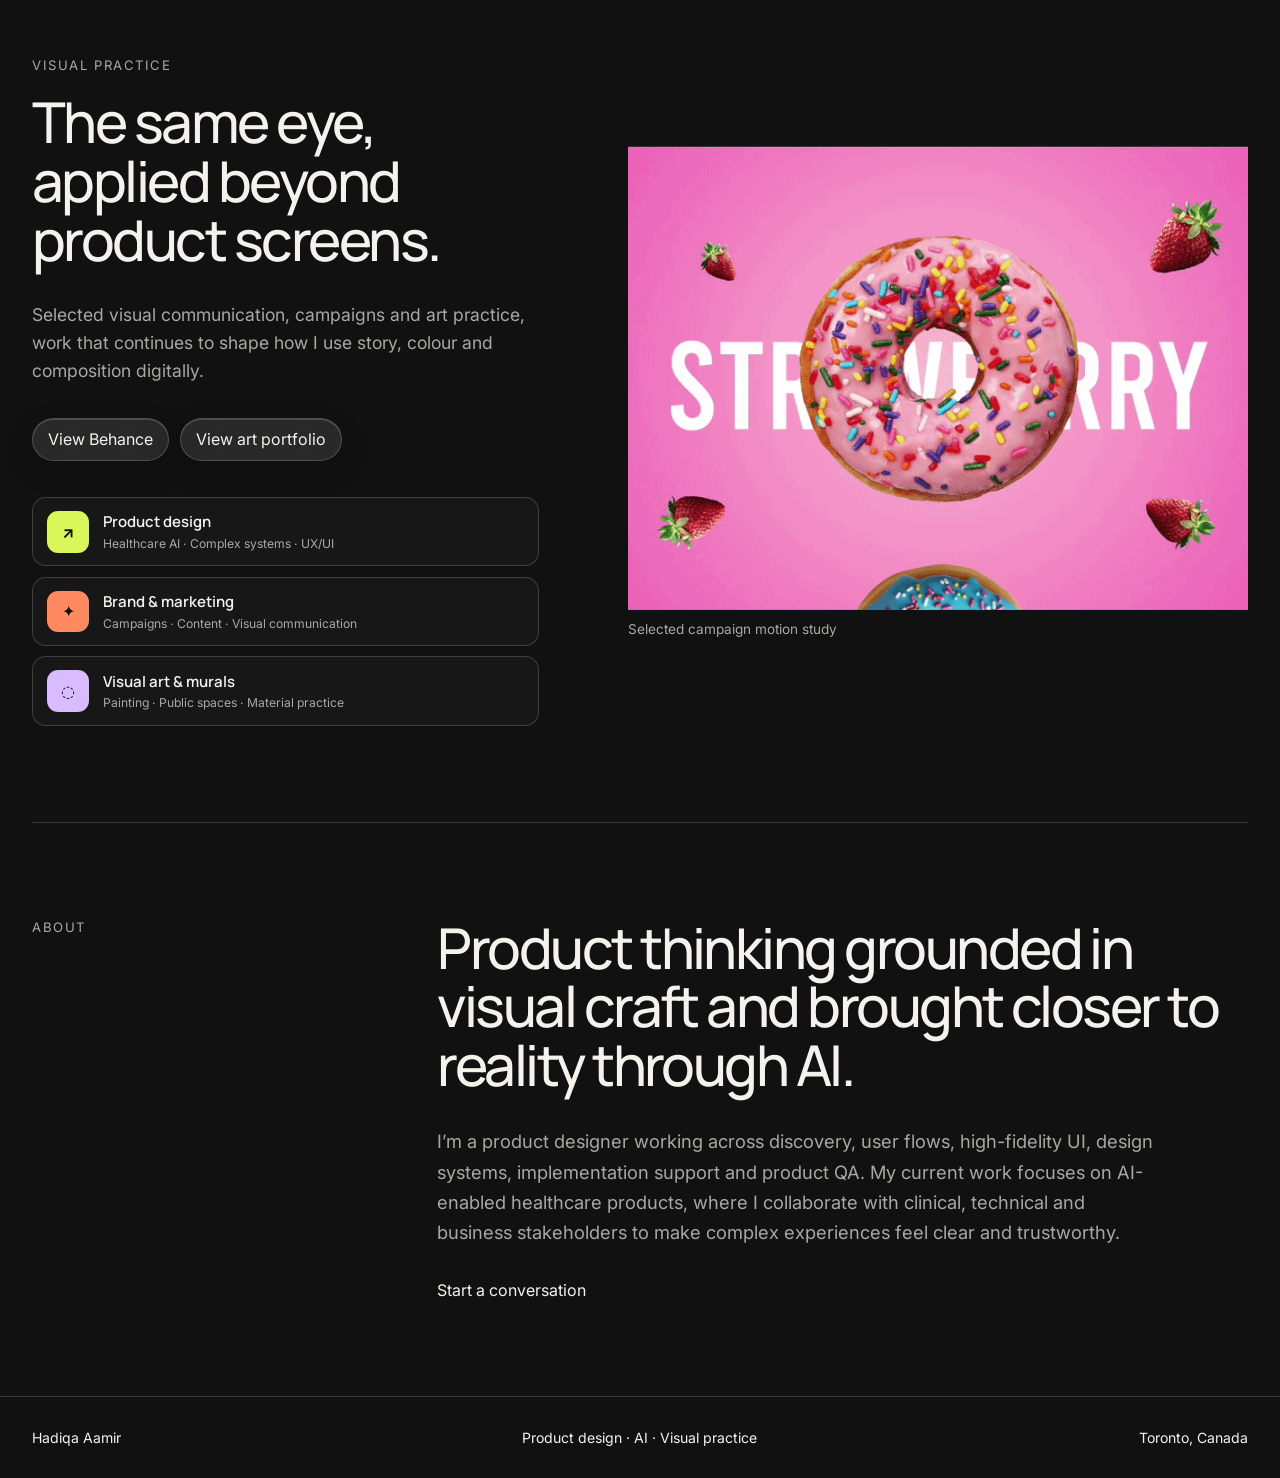
==== commit f91b3dac: "Use supplied Marketing Studio cover" ====
--- a/index.html
+++ b/index.html
@@ -153,7 +153,7 @@
             </a>
           </article>
 
-          <article class="project" data-reveal><a href="projects/marketing-studio.html" aria-label="View Marketing Studio product design case study"><div class="project-visual marketing-studio-preview" aria-hidden="true"><div class="marketing-studio-animation"><img src="assets/marketing-studio/overview.png" alt="" /><img src="assets/marketing-studio/draft-review.png" alt="" /><img src="assets/marketing-studio/publishing-calendar.png" alt="" /><img src="assets/marketing-studio/seo-audit.png" alt="" /><span class="marketing-cursor"></span></div></div><div class="project-meta"><div><p>Marketing operations · SaaS</p><h3>Designing Marketing Studio</h3></div><span>03</span></div><p class="project-summary">Designing one multi-site workspace for reviewing AI-assisted content, planning publishing and turning SEO evidence into focused action.</p></a></article>
+          <article class="project" data-reveal><a href="projects/marketing-studio.html" aria-label="View Marketing Studio product design case study"><div class="project-visual marketing-studio-cover"><img src="assets/marketing-studio/marketing-studio-cover.png" alt="Marketing Studio workspace overview displayed inside a laptop on a blue gradient" loading="lazy" /></div><div class="project-meta"><div><p>Marketing operations · SaaS</p><h3>Designing Marketing Studio</h3></div><span>03</span></div><p class="project-summary">Designing one multi-site workspace for reviewing AI-assisted content, planning publishing and turning SEO evidence into focused action.</p></a></article>
         </div>
       </section>
 
--- a/styles.css
+++ b/styles.css
@@ -171,6 +171,54 @@
 @keyframes tools-loop { to { transform: translateX(-50%); } }
 @media (prefers-reduced-motion: reduce) { .tools-track { animation: none; } }
 
+/* Playground */
+.playground-main { width: min(100%, 1440px); margin-inline: auto; padding: 0 clamp(1.25rem, 3vw, 3rem); }
+.playground-hero { min-height: 78vh; padding: clamp(8rem, 16vh, 13rem) 0 5rem; border-bottom: 1px solid var(--line); }
+.playground-hero h1 { max-width: 1180px; font-size: clamp(3.4rem, 7.5vw, 7.8rem); line-height: .94; }
+.playground-hero h1 em { color: #ffd316; font-style: normal; }
+.playground-intro { display: grid; grid-template-columns: minmax(0, 2fr) 1fr; gap: 3rem; align-items: end; margin-top: 4rem; }
+.playground-intro p { max-width: 700px; margin: 0; color: var(--muted); font-size: clamp(1.05rem, 1.5vw, 1.3rem); line-height: 1.55; }
+.playground-intro span { justify-self: end; color: var(--muted); line-height: 1.7; }
+.playground-feature { padding: 5rem 0; border-bottom: 1px solid var(--line); }
+.playground-feature a { position: relative; display: block; min-height: 620px; overflow: hidden; border-radius: 1.4rem; text-decoration: none; }
+.playground-feature img { width: 100%; height: 100%; min-height: 620px; object-fit: cover; transition: transform .6s cubic-bezier(.2,.75,.2,1); }
+.playground-feature a:hover img { transform: scale(1.018); }
+.playground-feature a::after { content: ""; position: absolute; inset: 0; background: linear-gradient(90deg, rgba(10,10,10,.74), rgba(10,10,10,.1) 65%); }
+.playground-feature div { position: absolute; z-index: 1; left: clamp(1.5rem, 4vw, 4rem); bottom: clamp(1.5rem, 4vw, 4rem); max-width: 620px; }
+.playground-feature p { margin: 0 0 1rem; color: #d5d4cf; font-size: .78rem; letter-spacing: .1em; text-transform: uppercase; }
+.playground-feature h2 { font-size: clamp(2.4rem, 5vw, 5.4rem); font-weight: 500; line-height: .98; }
+.playground-feature span { display: inline-block; margin-top: 1.5rem; font-weight: 600; }
+.playground-section { padding: 7rem 0; border-bottom: 1px solid var(--line); }
+.playground-heading { display: grid; grid-template-columns: 1fr 2fr; gap: 2rem; margin-bottom: 4rem; }
+.playground-heading h2 { font-size: clamp(2.5rem, 5vw, 5.2rem); font-weight: 500; line-height: 1; }
+.behance-list { border-top: 1px solid var(--line); }
+.behance-list a { display: grid; grid-template-columns: .8fr 2fr auto; gap: 2rem; align-items: center; padding: 2.1rem .25rem; border-bottom: 1px solid var(--line); text-decoration: none; transition: padding .25s ease, background .25s ease; }
+.behance-list a:hover { padding-inline: 1.25rem; background: rgba(255,255,255,.04); }
+.behance-list span { color: var(--muted); font-size: .78rem; text-transform: uppercase; letter-spacing: .08em; }
+.behance-list strong { font: 500 clamp(1.35rem, 2.4vw, 2.5rem) "Manrope", sans-serif; }
+.behance-list b { font-size: .78rem; font-weight: 600; }
+.art-grid { display: grid; grid-template-columns: repeat(2, minmax(0, 1fr)); gap: 1.25rem; align-items: start; }
+.art-grid figure { margin: 0; overflow: hidden; border-radius: 1rem; background: #1a1a1a; }
+.art-grid img { width: 100%; height: clamp(420px, 55vw, 760px); object-fit: cover; }
+.art-grid .art-wide img { height: clamp(320px, 34vw, 520px); }
+.art-grid figcaption { padding: 1rem 1.1rem 1.2rem; color: var(--muted); font-size: .85rem; }
+.playground-archive { display: grid; grid-template-columns: 1fr 2fr; gap: 2rem; padding: 7rem 0; }
+.playground-archive h2 { font-size: clamp(2.6rem, 5vw, 5.2rem); font-weight: 500; }
+.playground-archive p { max-width: 660px; color: var(--muted); line-height: 1.65; }
+.playground-archive nav { width: max-content; margin-top: 2rem; }
+
+@media (max-width: 780px) {
+  .playground-hero { min-height: auto; padding-top: 8rem; }
+  .playground-intro, .playground-heading, .playground-archive { grid-template-columns: 1fr; }
+  .playground-intro span { justify-self: start; }
+  .playground-feature a, .playground-feature img { min-height: 520px; }
+  .behance-list a { grid-template-columns: 1fr auto; gap: .6rem 1rem; }
+  .behance-list span { grid-column: 1 / -1; }
+  .behance-list b { text-align: right; }
+  .art-grid { grid-template-columns: 1fr; }
+  .art-grid img, .art-grid .art-wide img { height: auto; max-height: 680px; }
+}
+
 .work, .visual-practice, .about { border-top: 1px solid var(--line); padding: 6rem 0; }
 .section-heading { display: grid; grid-template-columns: 1fr 2fr; margin-bottom: 3rem; }
 .section-heading h2, .visual-copy h2, .about h2 { font-size: clamp(2.25rem, 4.4vw, 4.7rem); font-weight: 500; line-height: 1.04; letter-spacing: -.045em; }
@@ -266,6 +314,8 @@
 }
 /* Marketing Studio uses exact Figma states with a shared cursor-led timeline. */
 .marketing-studio-preview { background: linear-gradient(135deg, #b8cdec 0%, #5077c8 100%); }
+.marketing-studio-cover { background:#2367c3; }
+.marketing-studio-cover img { width:100%; height:100%; object-fit:cover; object-position:center; }
 .marketing-studio-animation {
   --studio-frame-inset: 4%;
   position: absolute; inset: 0; overflow: hidden;
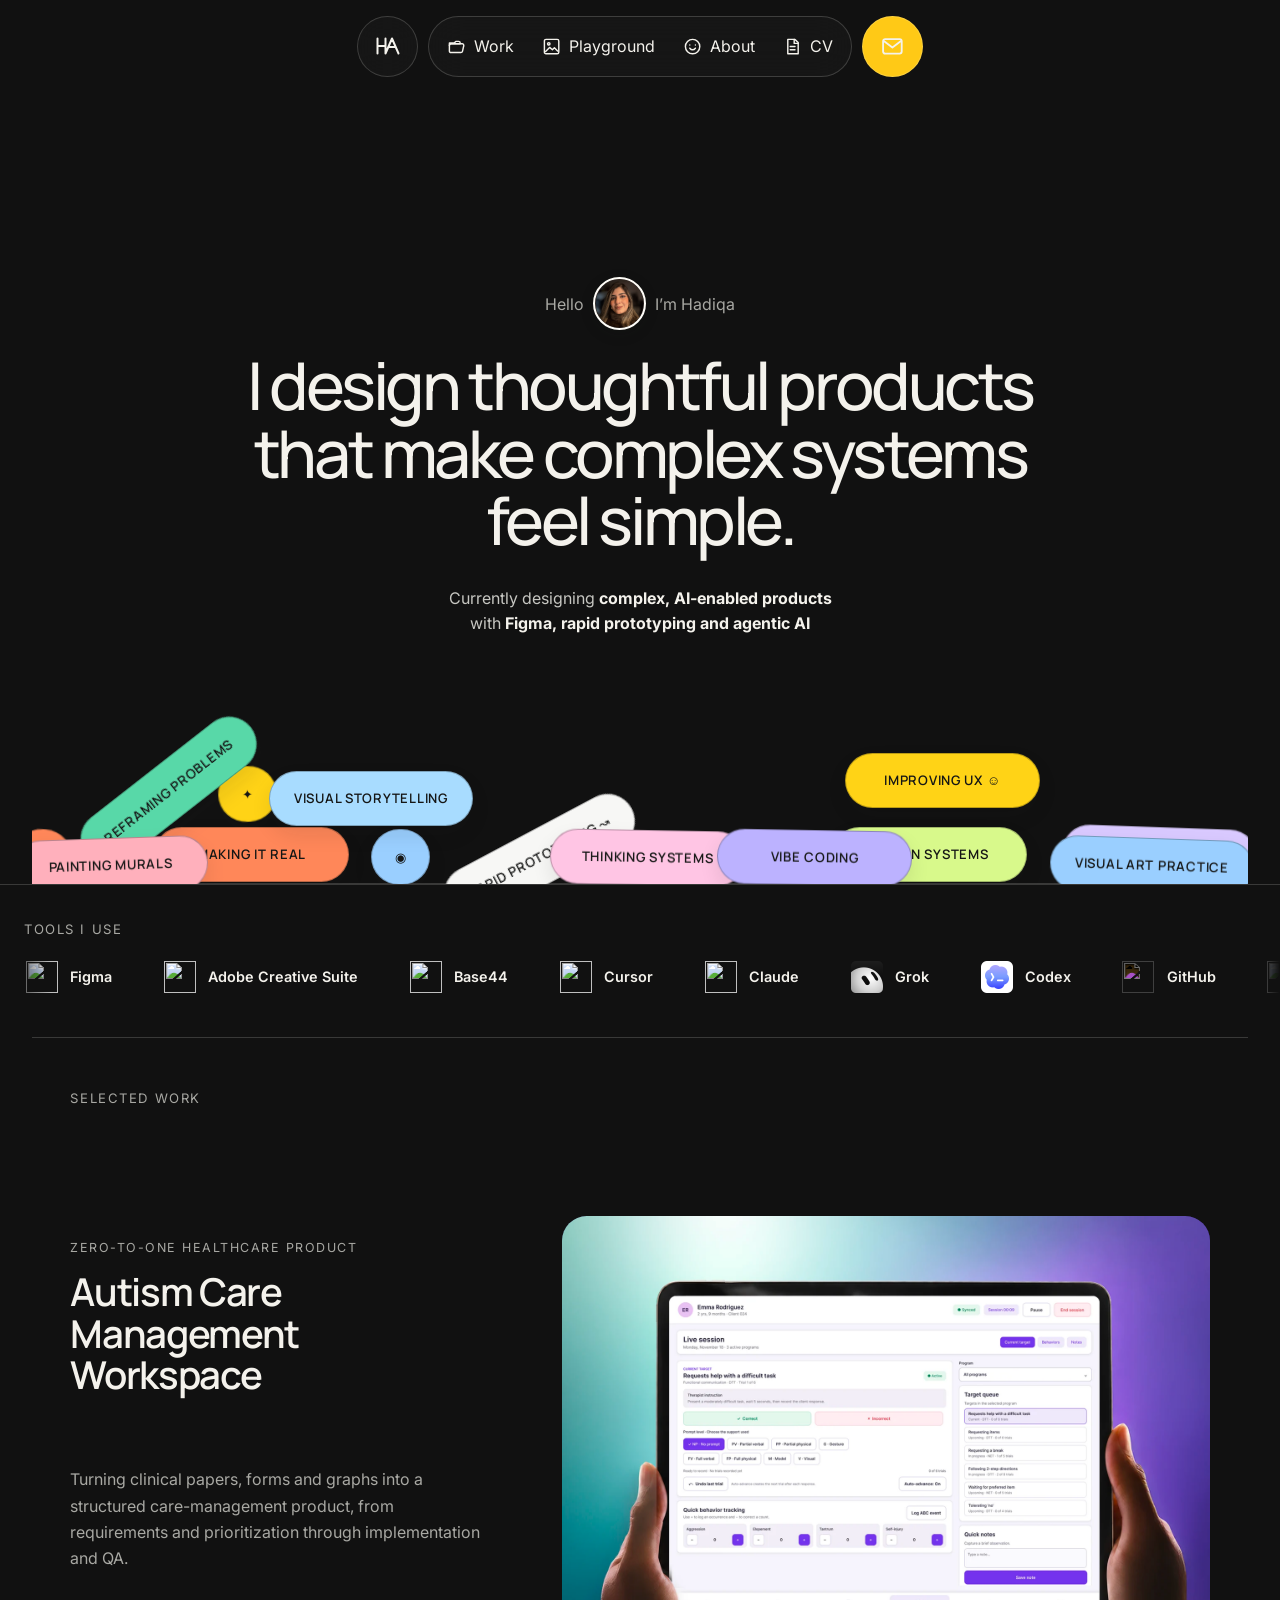
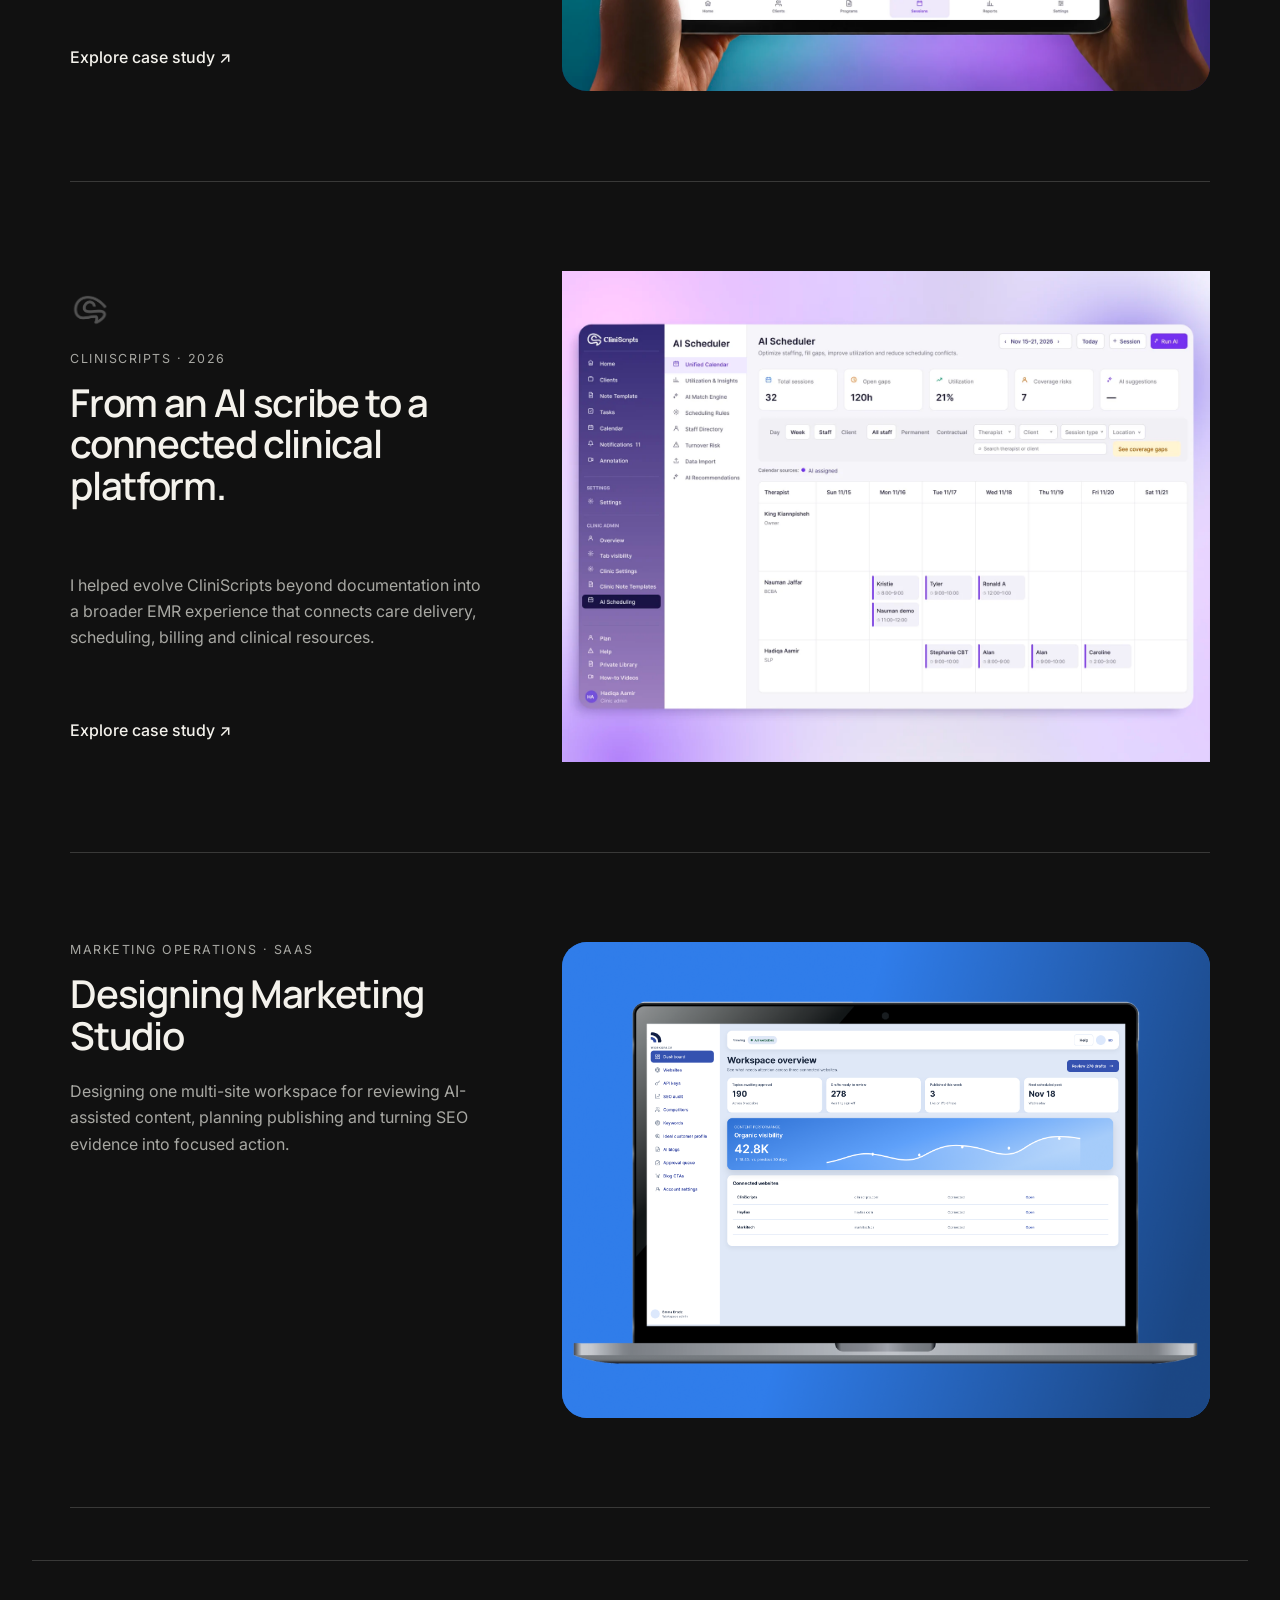
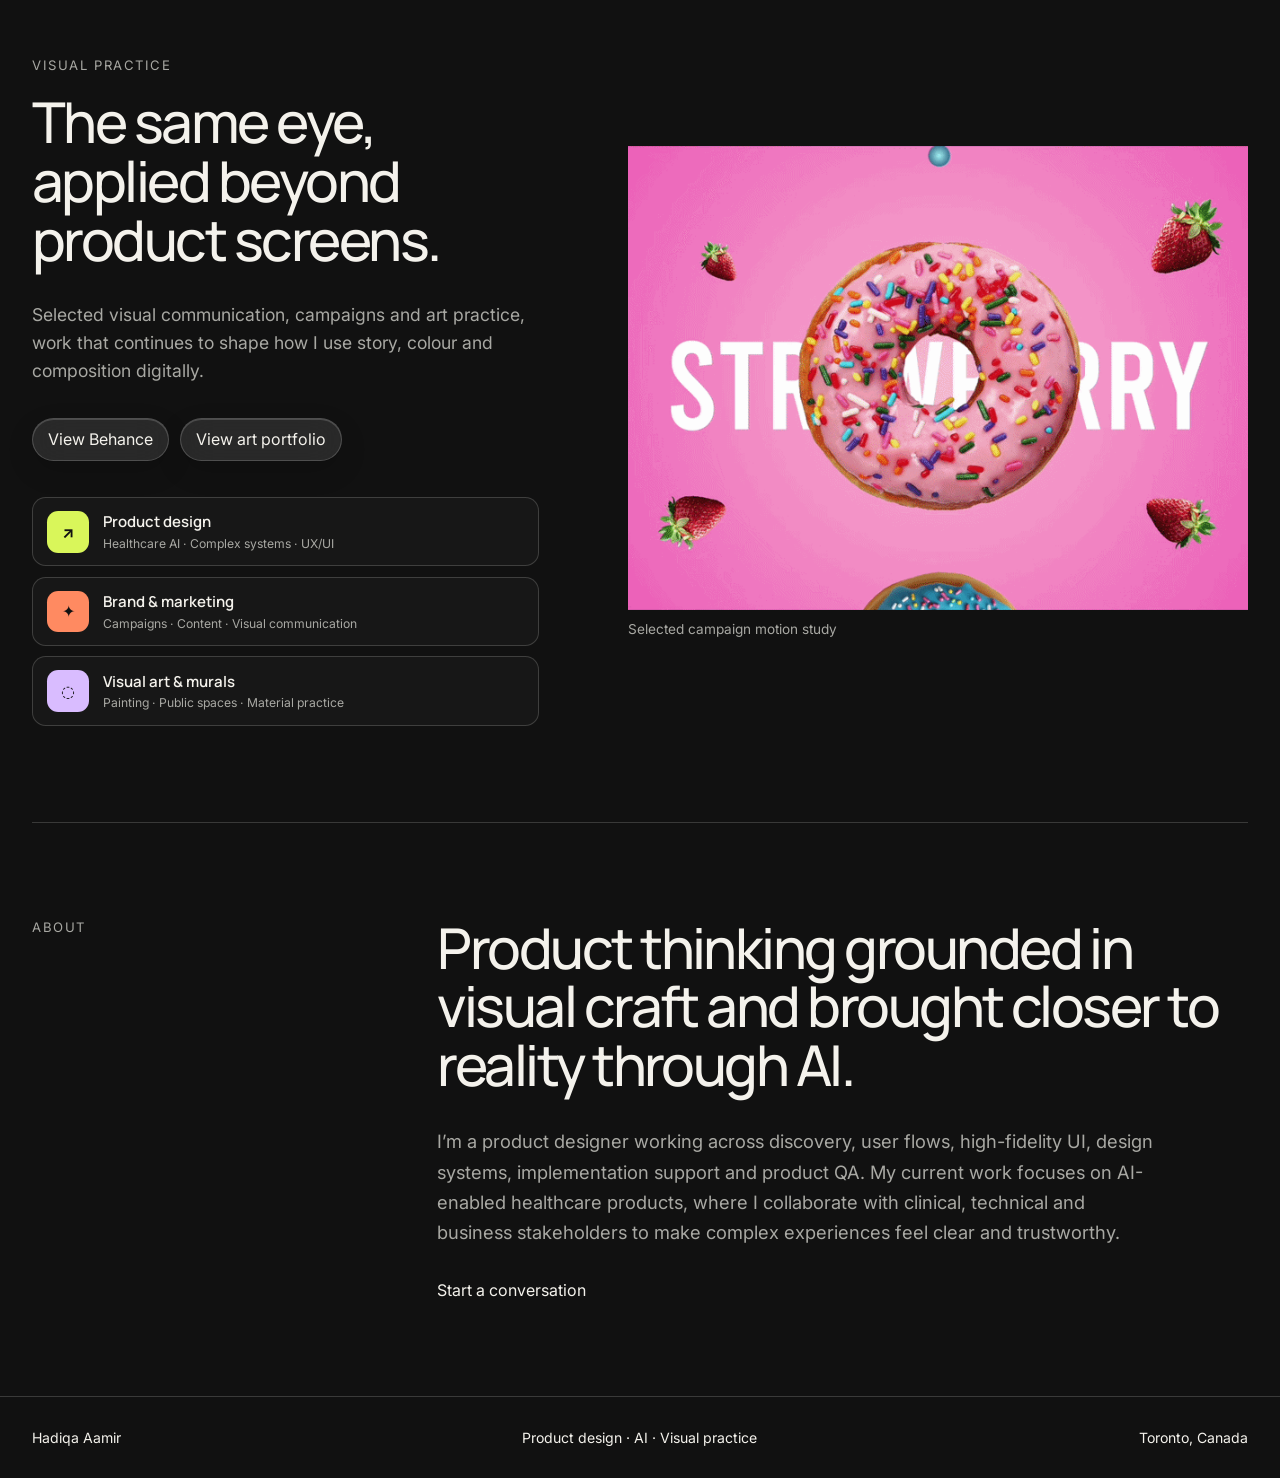
==== commit aedf1da3: "Reorder homepage case studies" ====
--- a/index.html
+++ b/index.html
@@ -121,7 +121,16 @@
         </div>
 
         <div class="project-grid">
-          <article class="project project-featured cliniscripts-platform" data-reveal>
+          <article class="project project-featured" data-reveal>
+            <a href="projects/aba-care-management.html" aria-label="View Autism Care Management Workspace case study">
+              <div class="project-visual product-shot-thumb"><img src="assets/aba-care/aba-care-cover.webp" alt="" loading="lazy" /><span>Papers → product</span></div>
+              <div class="project-meta"><div><p>Zero-to-one healthcare product</p><h3>Autism Care Management Workspace</h3></div><span>01</span></div>
+              <p class="project-summary">Turning clinical papers, forms and graphs into a structured care-management product, from requirements and prioritization through implementation and QA.</p>
+              <div class="project-tags" aria-hidden="true"><span>Zero-to-one</span><span>EMR care workflow</span><span>Requirements</span><b>Explore case study ↗</b></div>
+            </a>
+          </article>
+
+          <article class="project cliniscripts-platform" data-reveal>
             <a href="projects/cliniscripts.html" aria-label="View the complete CliniScripts platform case study">
               <div class="project-visual product-shot-thumb">
                 <video
@@ -138,18 +147,9 @@
                 </video>
                 <span>AI-enabled EMR</span>
               </div>
-              <div class="project-meta"><div><img class="project-brand-icon" src="assets/cliniscripts/cliniscripts-grey-icon.png" alt="" /><p>CliniScripts · 2026</p><h3>From an AI scribe to a connected clinical platform.</h3></div><span>01</span></div>
+              <div class="project-meta"><div><img class="project-brand-icon" src="assets/cliniscripts/cliniscripts-grey-icon.png" alt="" /><p>CliniScripts · 2026</p><h3>From an AI scribe to a connected clinical platform.</h3></div><span>02</span></div>
               <p class="project-summary">I helped evolve CliniScripts beyond documentation into a broader EMR experience that connects care delivery, scheduling, billing and clinical resources.</p>
               <div class="project-tags" aria-hidden="true"><span>Healthcare AI</span><span>Complex systems</span><span>Product strategy</span><b>Explore case study ↗</b></div>
-            </a>
-          </article>
-
-          <article class="project" data-reveal>
-            <a href="projects/aba-care-management.html" aria-label="View Autism Care Management Workspace case study">
-              <div class="project-visual product-shot-thumb"><img src="assets/aba-care/aba-care-cover.webp" alt="" loading="lazy" /><span>Papers → product</span></div>
-              <div class="project-meta"><div><p>Zero-to-one healthcare product</p><h3>Autism Care Management Workspace</h3></div><span>02</span></div>
-              <p class="project-summary">Turning clinical papers, forms and graphs into a structured care-management product, from requirements and prioritization through implementation and QA.</p>
-              <div class="project-tags" aria-hidden="true"><span>Zero-to-one</span><span>EMR care workflow</span><span>Requirements</span><b>Explore case study ↗</b></div>
             </a>
           </article>
 
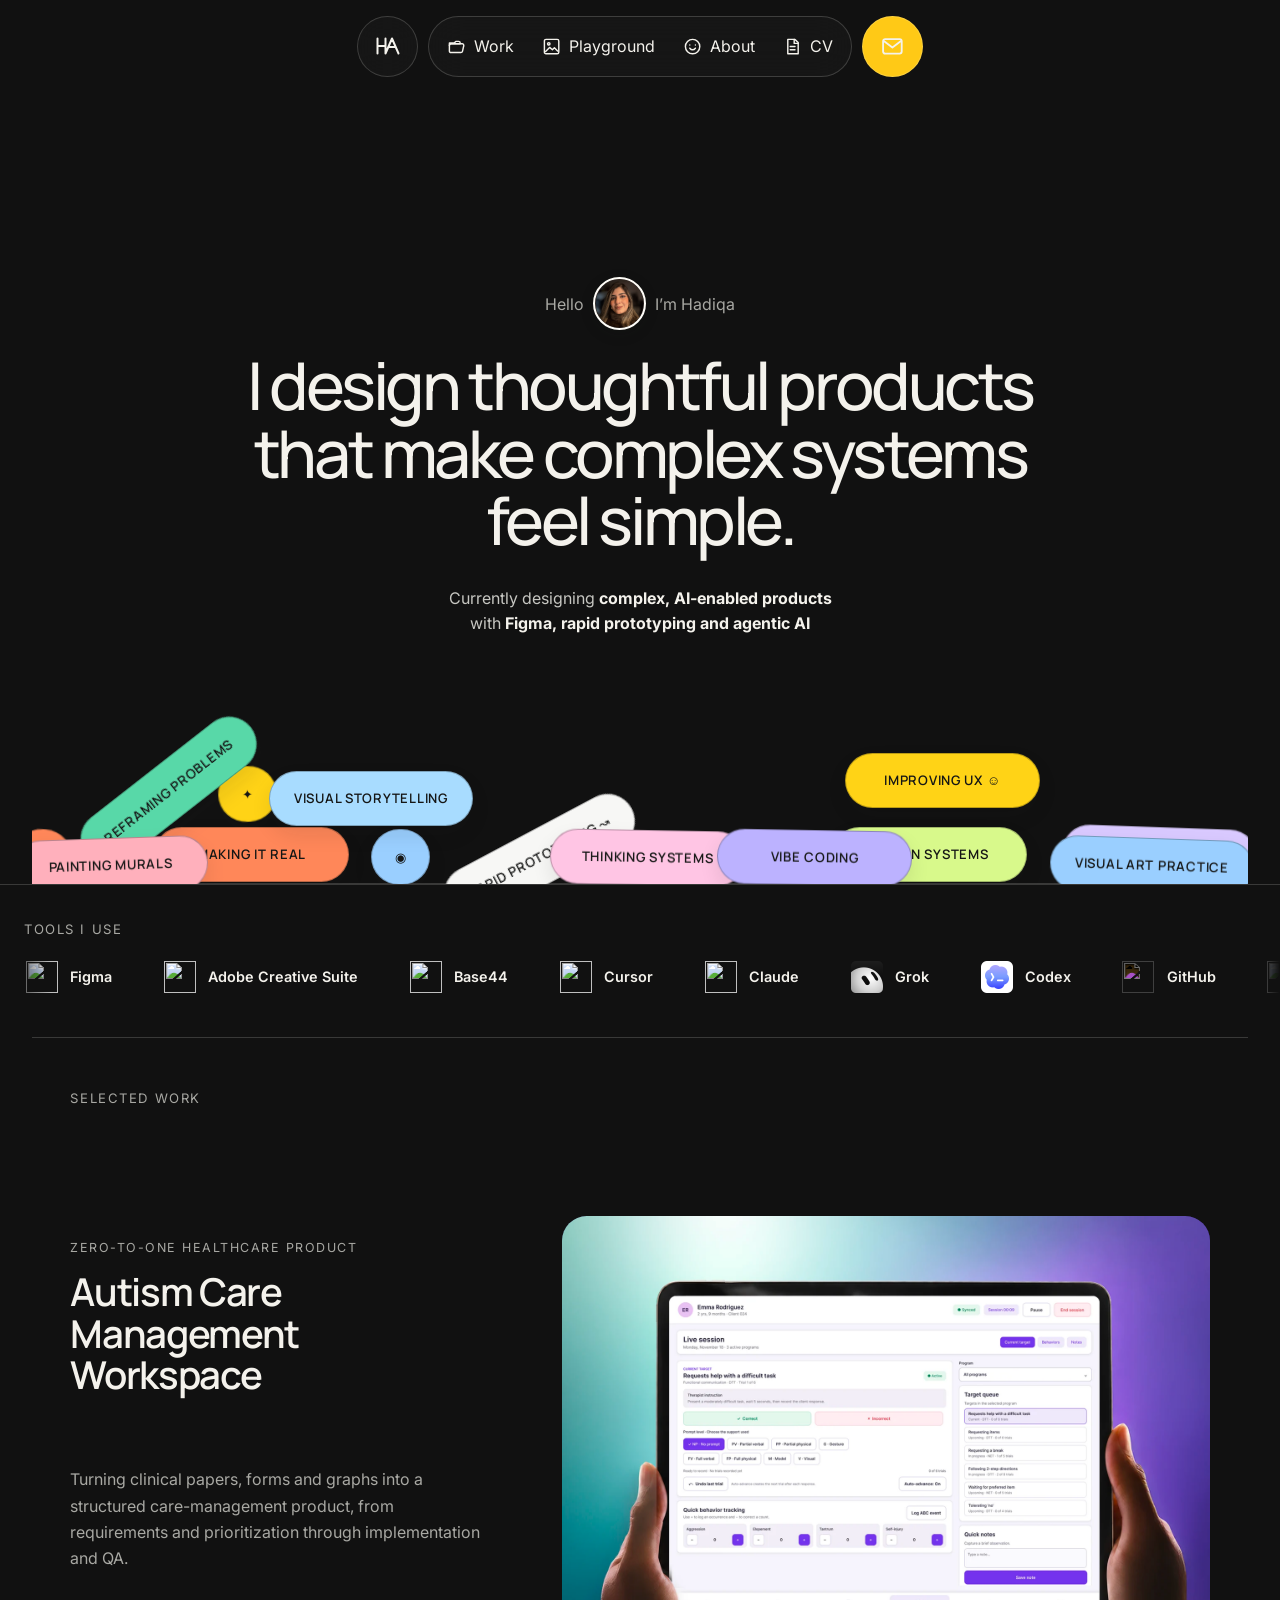
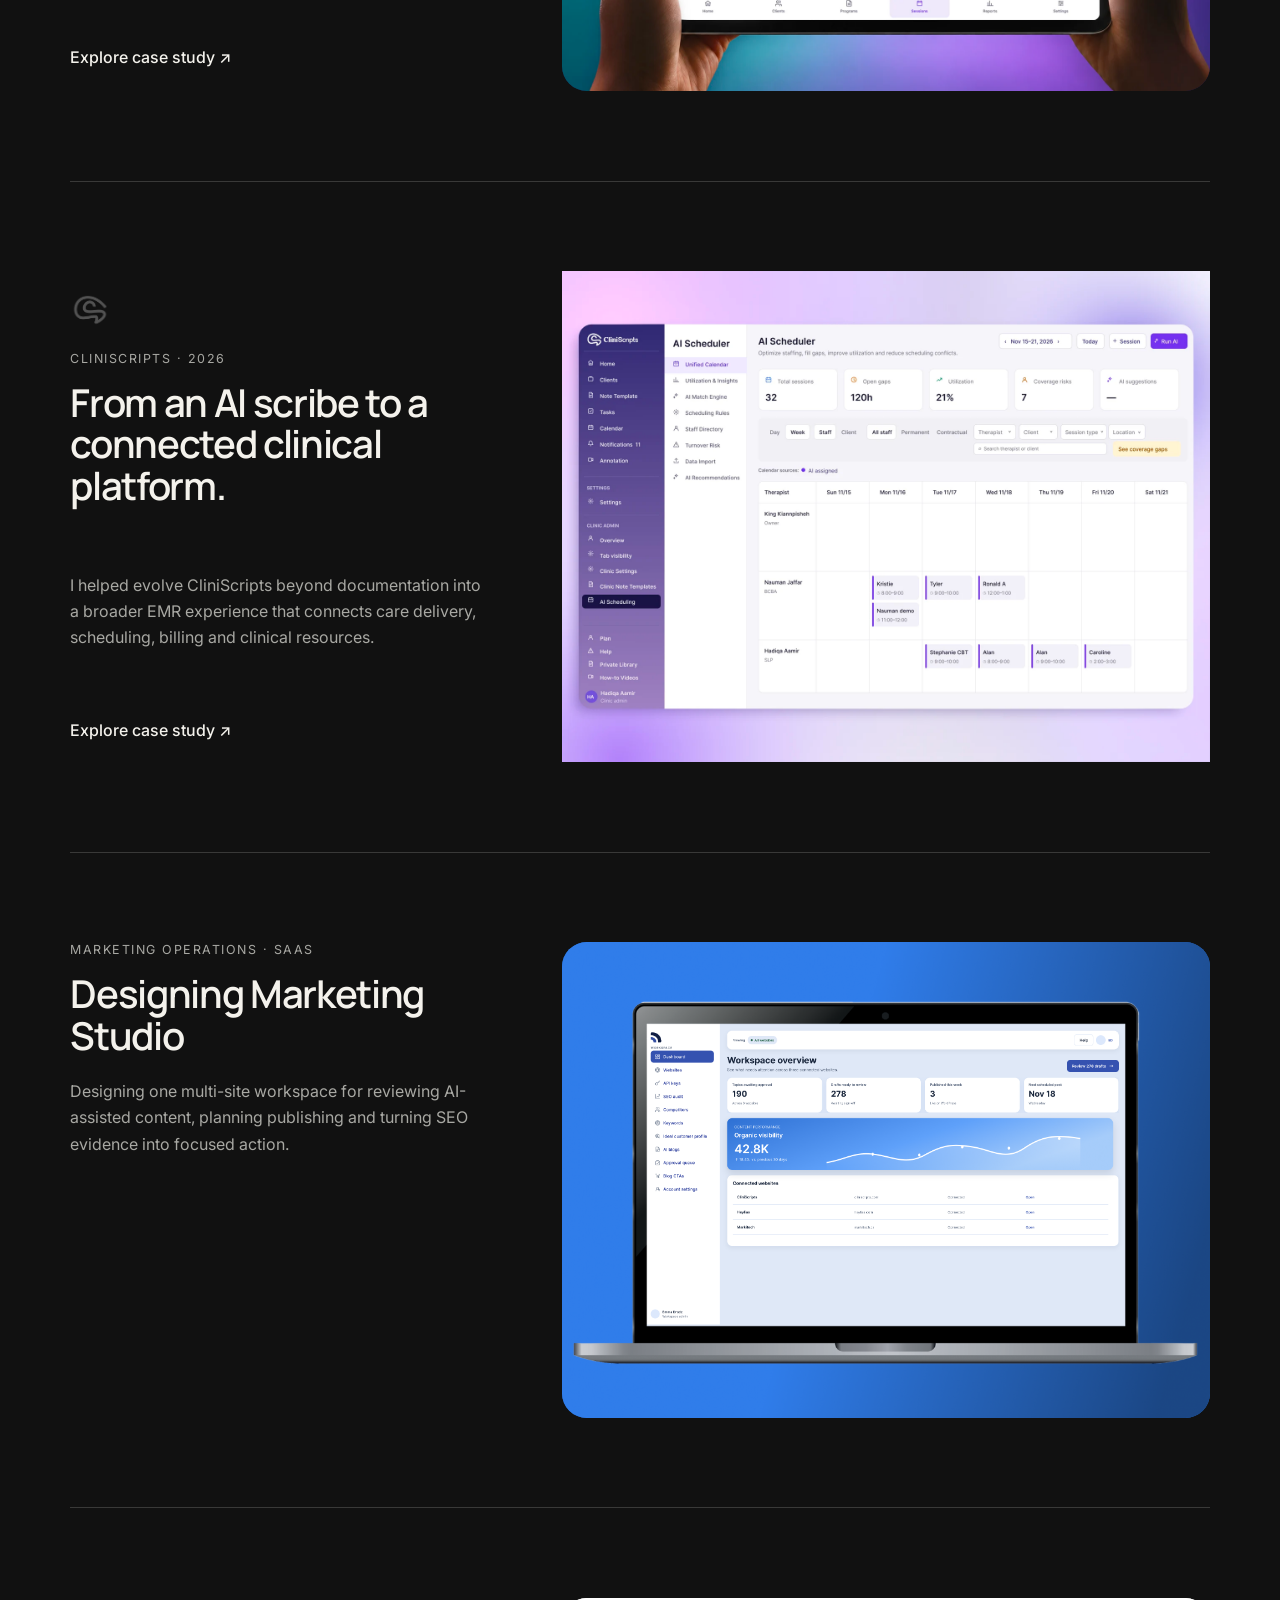
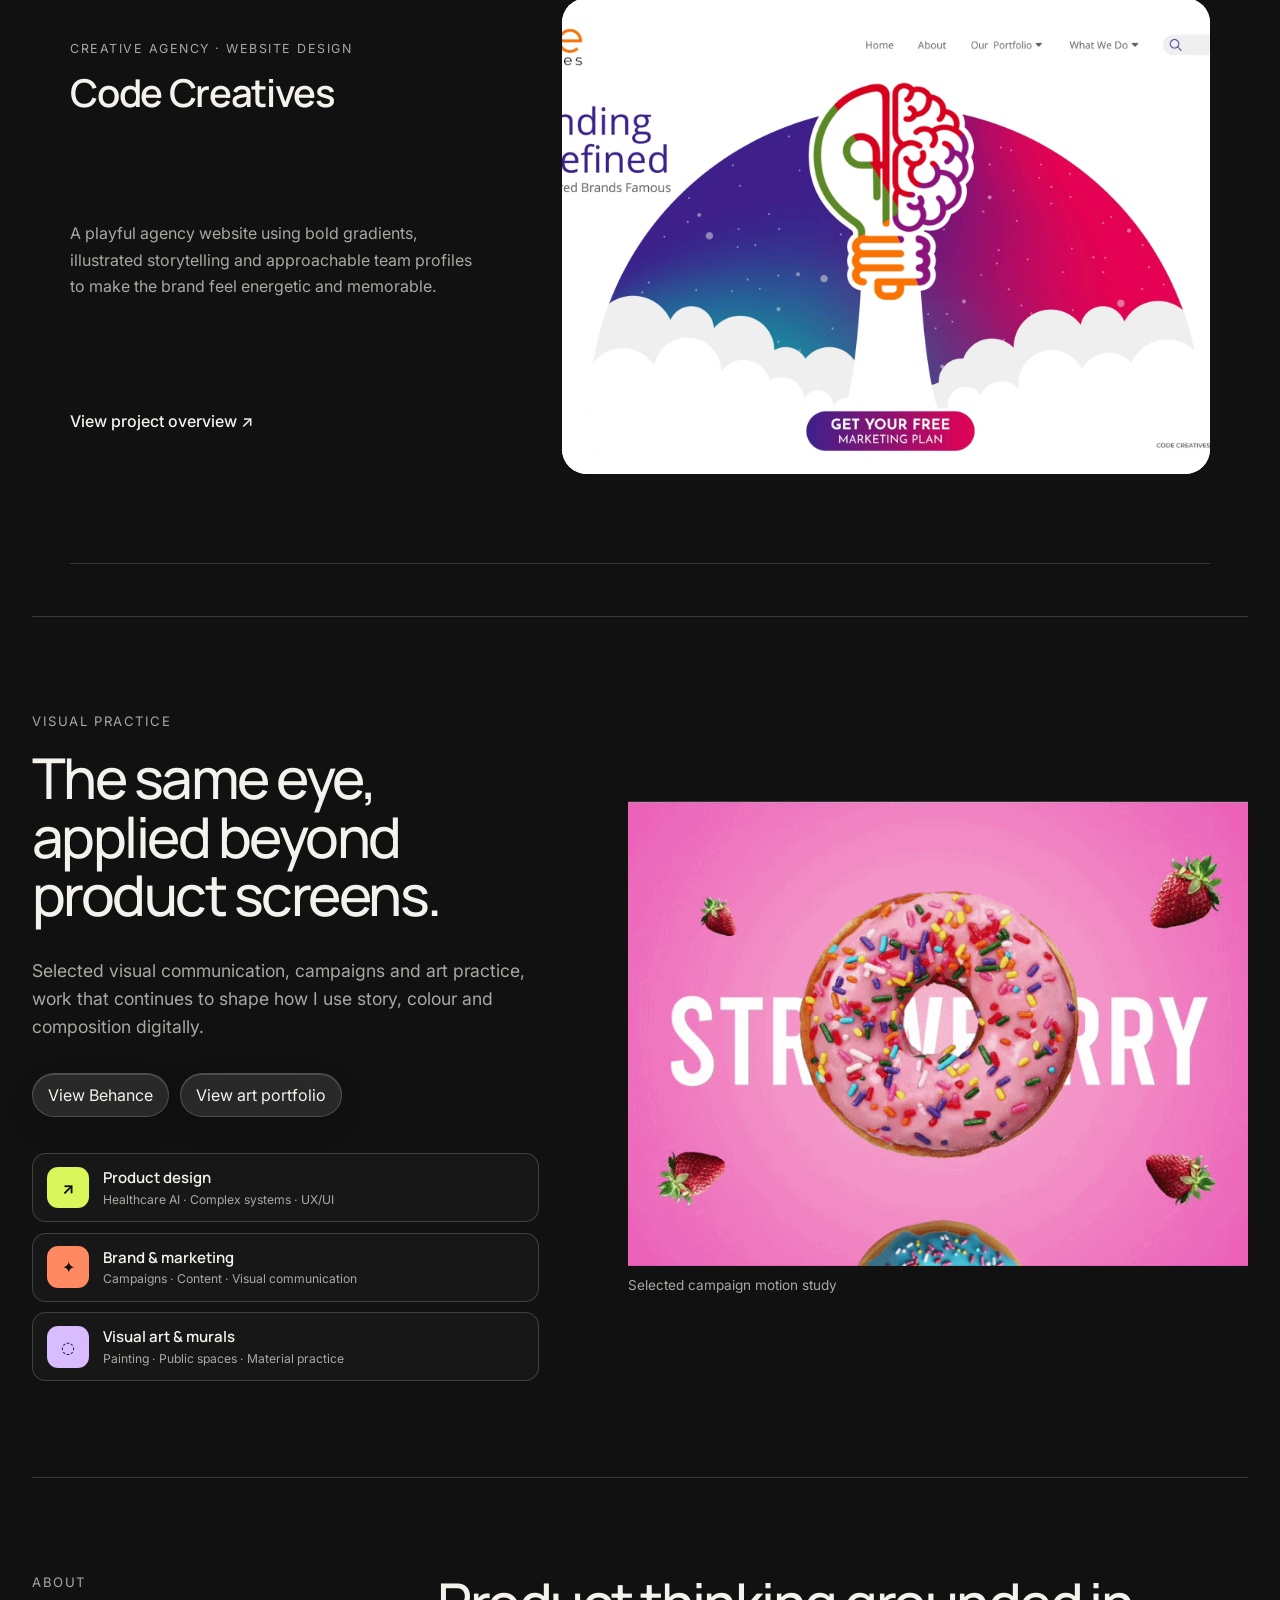
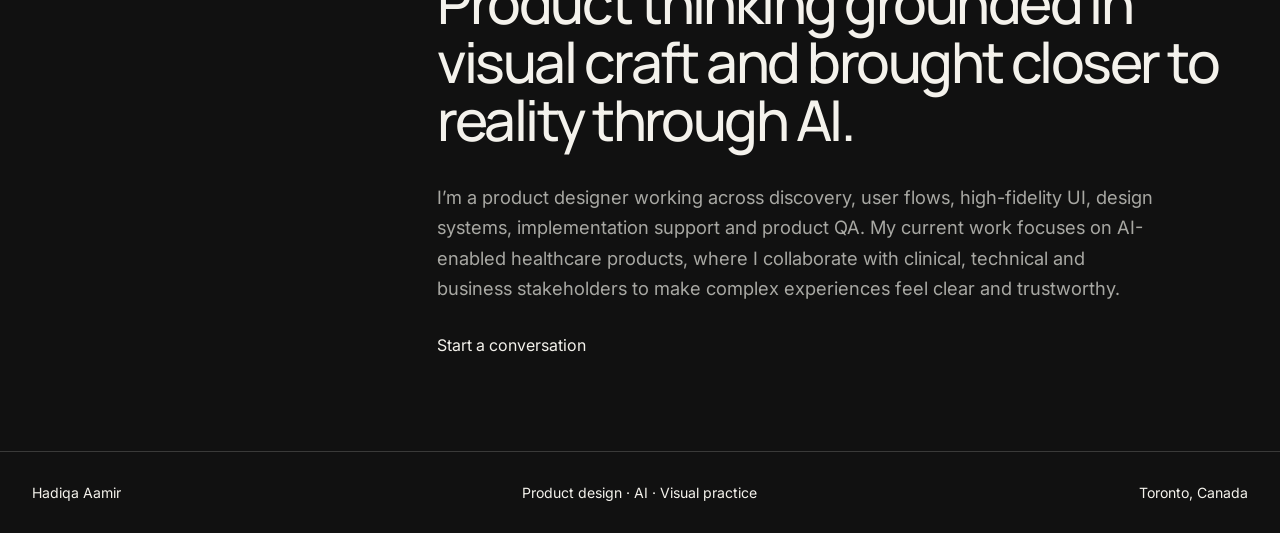
==== commit 397df02b: "Add Code Creatives project overview" ====
--- a/index.html
+++ b/index.html
@@ -154,6 +154,15 @@
           </article>
 
           <article class="project" data-reveal><a href="projects/marketing-studio.html" aria-label="View Marketing Studio product design case study"><div class="project-visual marketing-studio-cover"><img src="assets/marketing-studio/marketing-studio-cover.png" alt="Marketing Studio workspace overview displayed inside a laptop on a blue gradient" loading="lazy" /></div><div class="project-meta"><div><p>Marketing operations · SaaS</p><h3>Designing Marketing Studio</h3></div><span>03</span></div><p class="project-summary">Designing one multi-site workspace for reviewing AI-assisted content, planning publishing and turning SEO evidence into focused action.</p></a></article>
+
+          <article class="project" data-reveal>
+            <a href="projects/code-creatives.html" aria-label="View Code Creatives website project overview">
+              <div class="project-visual code-creatives-cover"><img src="assets/code-creatives/01-home.png" alt="Code Creatives colorful creative agency homepage" loading="lazy" /></div>
+              <div class="project-meta"><div><p>Creative agency · Website design</p><h3>Code Creatives</h3></div><span>04</span></div>
+              <p class="project-summary">A playful agency website using bold gradients, illustrated storytelling and approachable team profiles to make the brand feel energetic and memorable.</p>
+              <div class="project-tags" aria-hidden="true"><span>Web design</span><span>Brand expression</span><span>Visual storytelling</span><b>View project overview ↗</b></div>
+            </a>
+          </article>
         </div>
       </section>
 
--- a/styles.css
+++ b/styles.css
@@ -316,6 +316,8 @@
 .marketing-studio-preview { background: linear-gradient(135deg, #b8cdec 0%, #5077c8 100%); }
 .marketing-studio-cover { background:#2367c3; }
 .marketing-studio-cover img { width:100%; height:100%; object-fit:cover; object-position:center; }
+.code-creatives-cover { background: #fff; }
+.code-creatives-cover img { width: 100%; height: 100%; object-fit: cover; object-position: center top; }
 .marketing-studio-animation {
   --studio-frame-inset: 4%;
   position: absolute; inset: 0; overflow: hidden;
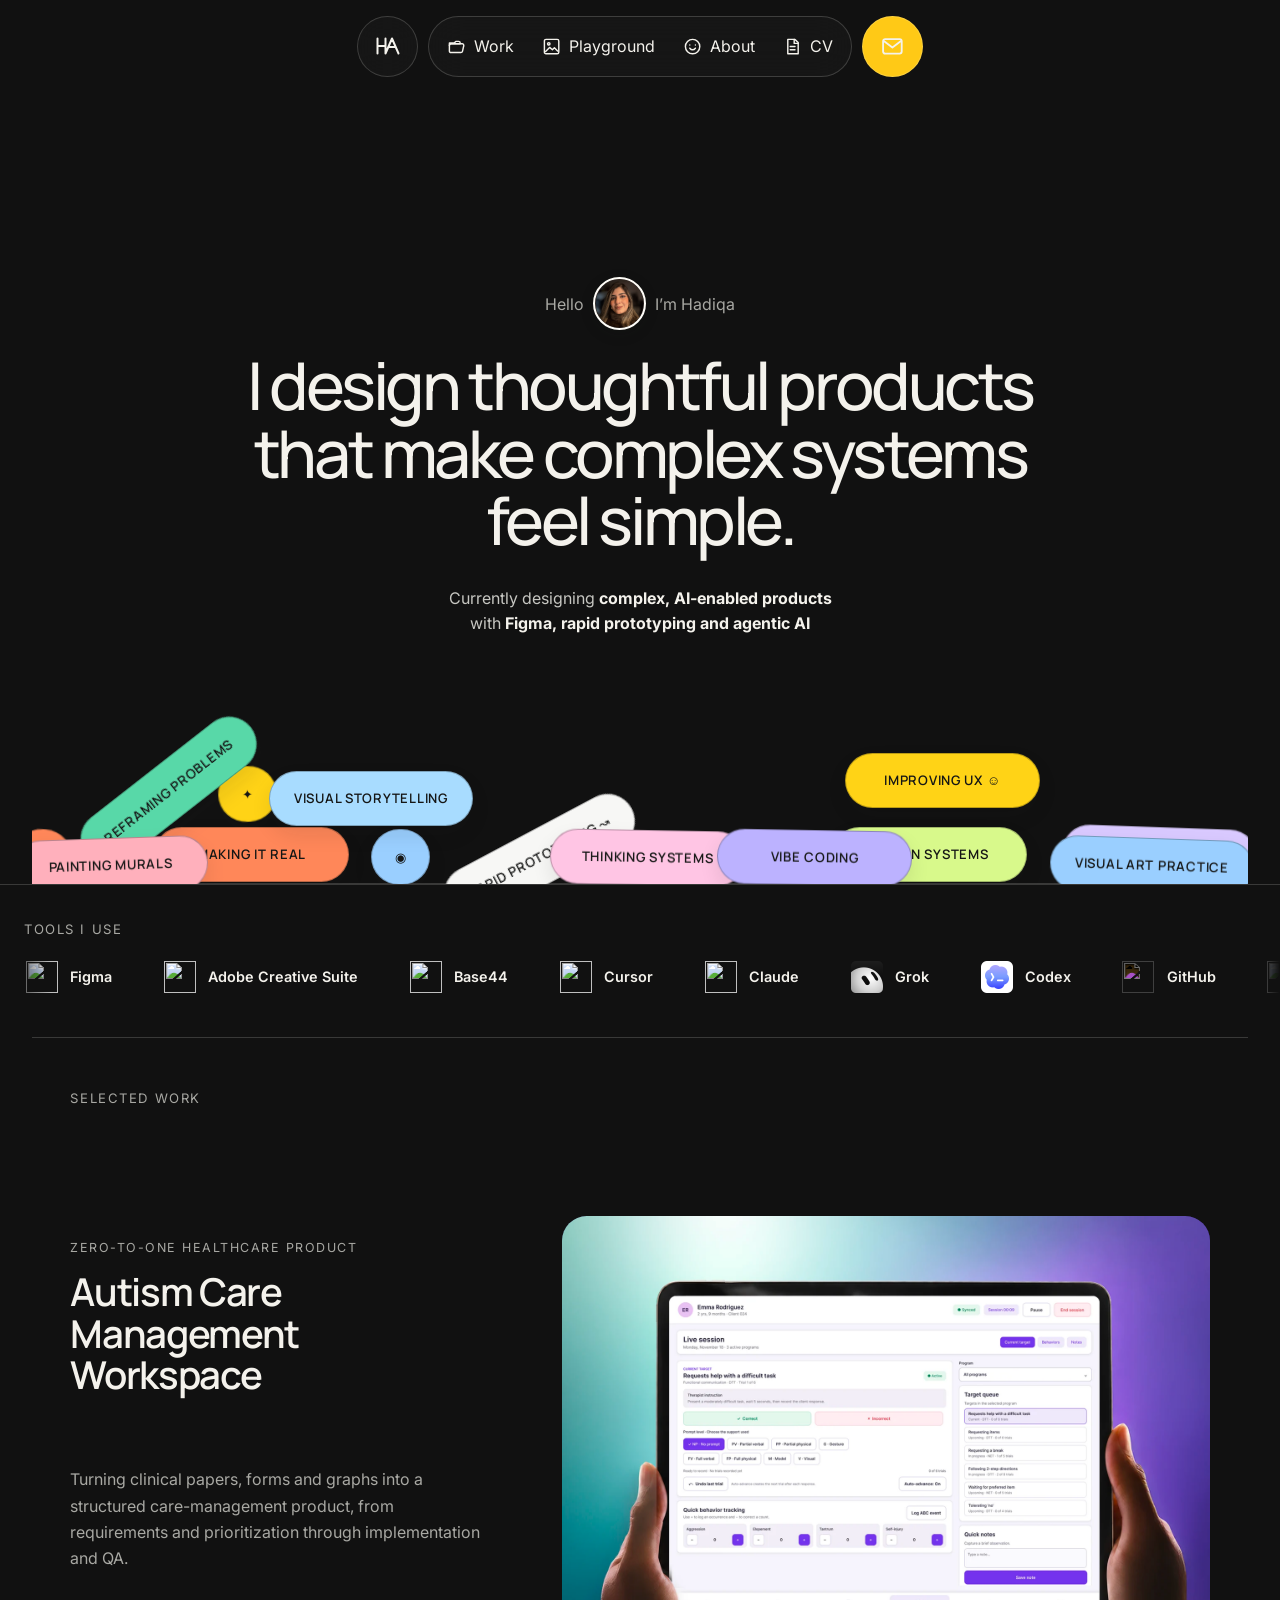
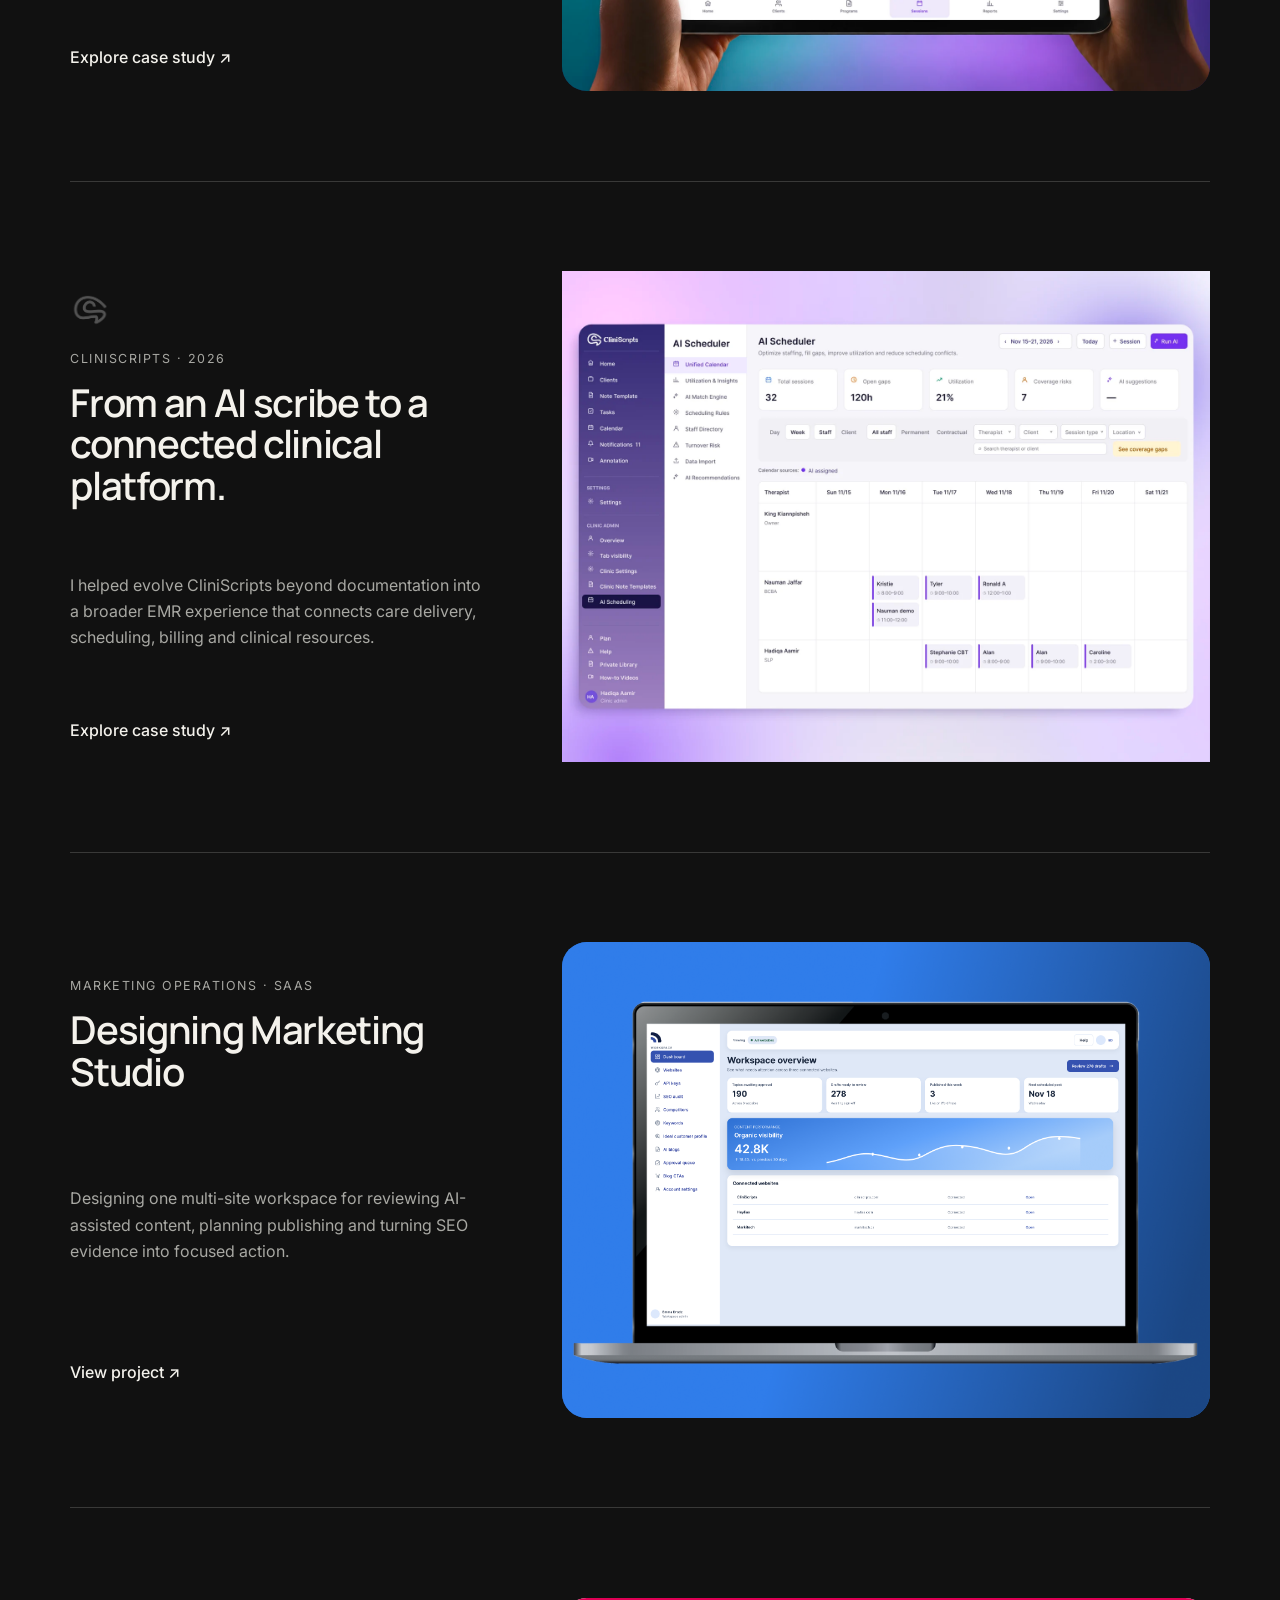
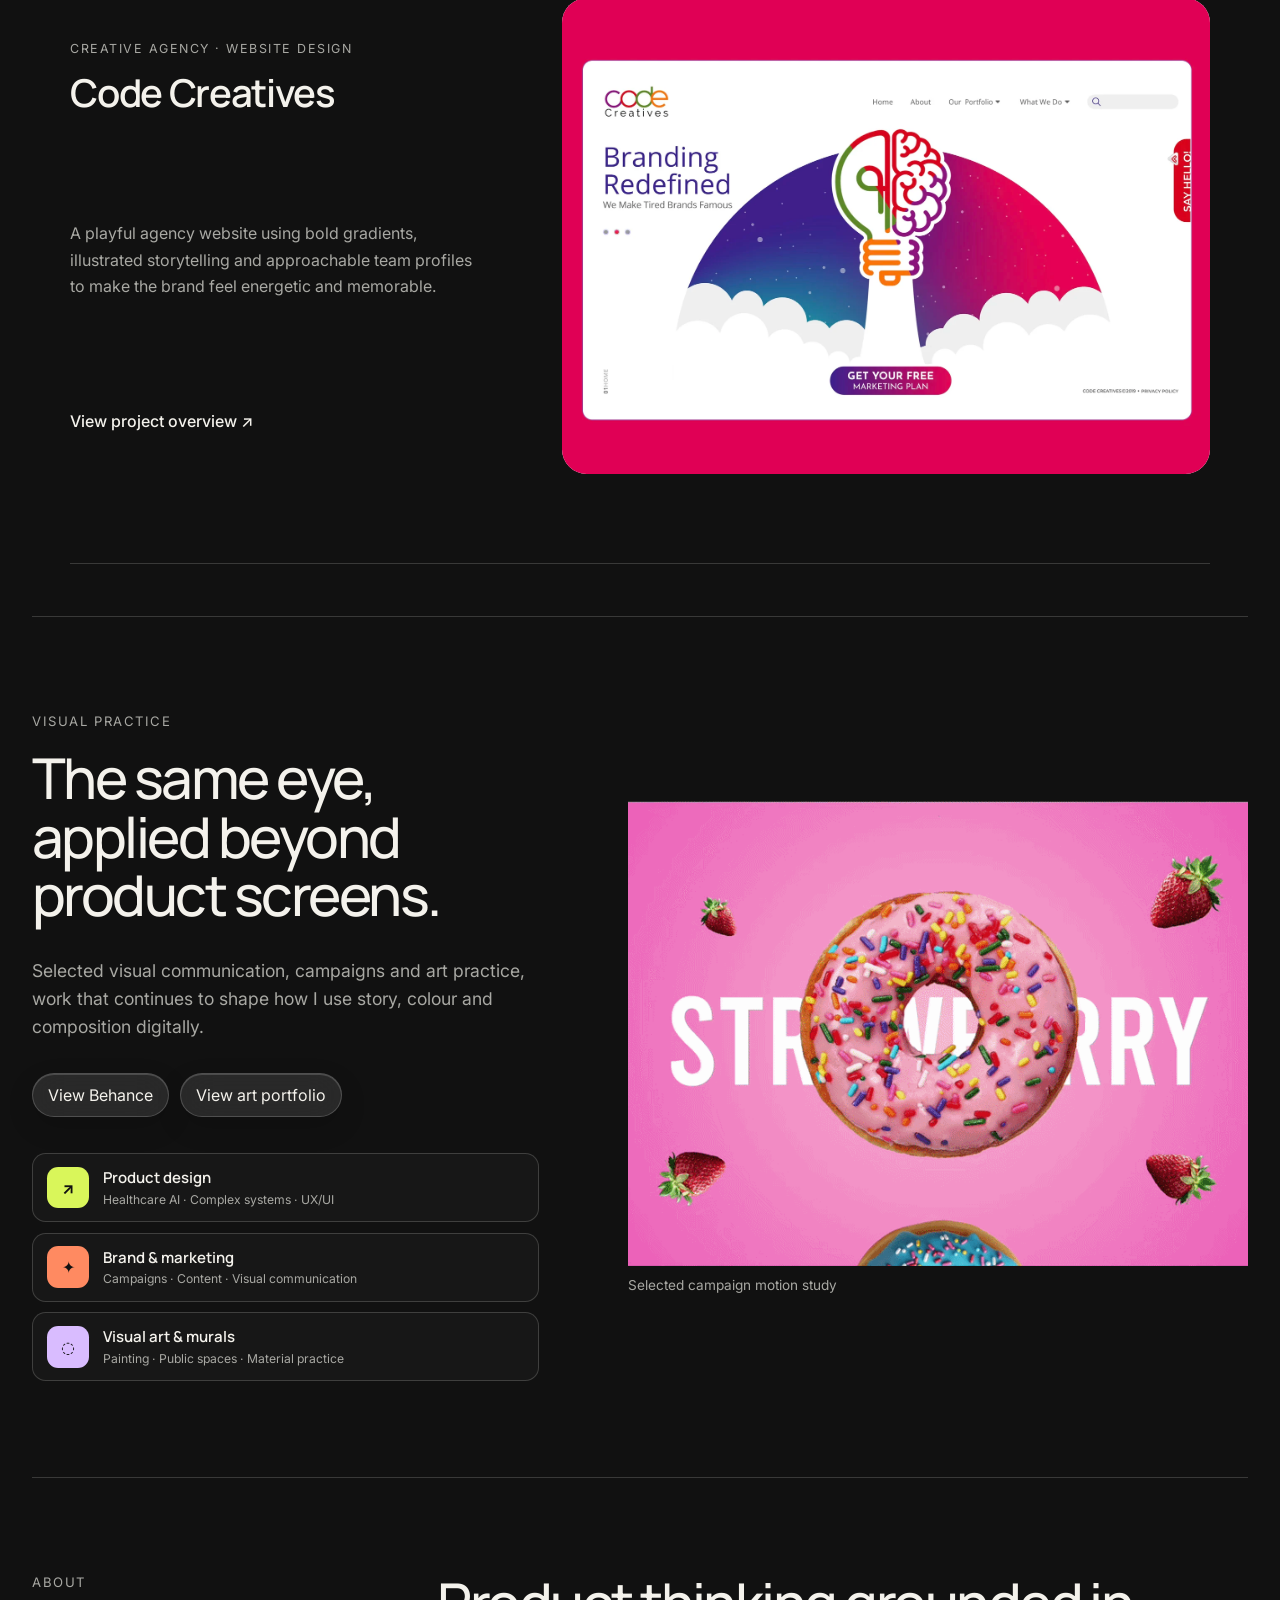
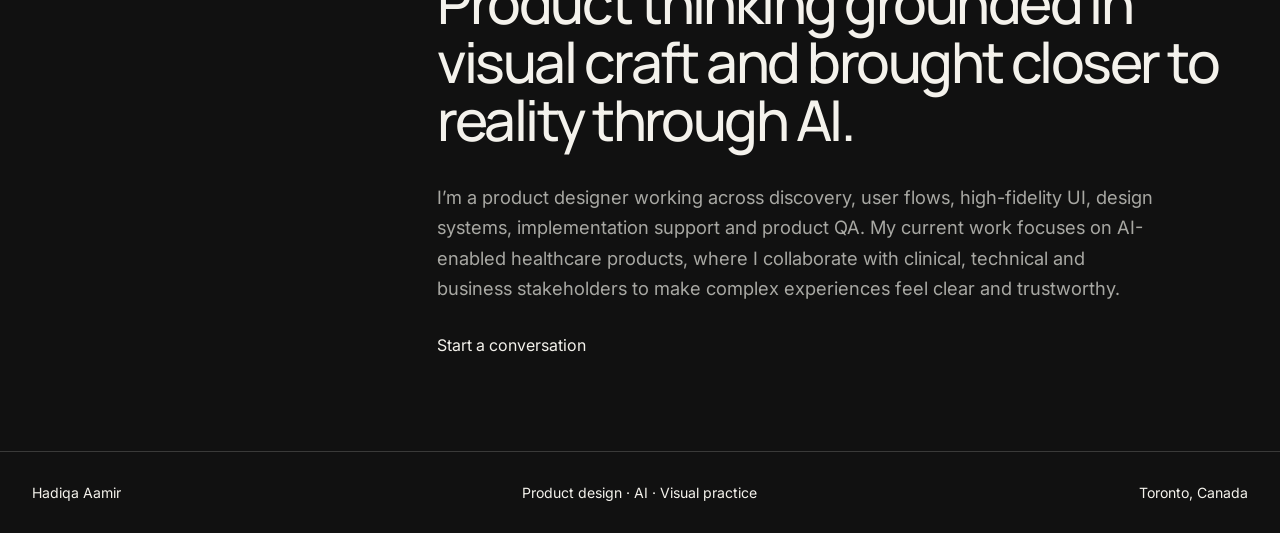
==== commit 6a1f1b39: "Update project cover and CTA" ====
--- a/index.html
+++ b/index.html
@@ -153,11 +153,11 @@
             </a>
           </article>
 
-          <article class="project" data-reveal><a href="projects/marketing-studio.html" aria-label="View Marketing Studio product design case study"><div class="project-visual marketing-studio-cover"><img src="assets/marketing-studio/marketing-studio-cover.png" alt="Marketing Studio workspace overview displayed inside a laptop on a blue gradient" loading="lazy" /></div><div class="project-meta"><div><p>Marketing operations · SaaS</p><h3>Designing Marketing Studio</h3></div><span>03</span></div><p class="project-summary">Designing one multi-site workspace for reviewing AI-assisted content, planning publishing and turning SEO evidence into focused action.</p></a></article>
+          <article class="project" data-reveal><a href="projects/marketing-studio.html" aria-label="View Marketing Studio product design case study"><div class="project-visual marketing-studio-cover"><img src="assets/marketing-studio/marketing-studio-cover.png" alt="Marketing Studio workspace overview displayed inside a laptop on a blue gradient" loading="lazy" /></div><div class="project-meta"><div><p>Marketing operations · SaaS</p><h3>Designing Marketing Studio</h3></div><span>03</span></div><p class="project-summary">Designing one multi-site workspace for reviewing AI-assisted content, planning publishing and turning SEO evidence into focused action.</p><div class="project-tags" aria-hidden="true"><b>View project ↗</b></div></a></article>
 
           <article class="project" data-reveal>
             <a href="projects/code-creatives.html" aria-label="View Code Creatives website project overview">
-              <div class="project-visual code-creatives-cover"><img src="assets/code-creatives/01-home.png" alt="Code Creatives colorful creative agency homepage" loading="lazy" /></div>
+              <div class="project-visual code-creatives-cover"><img src="assets/code-creatives/code-creatives-cover.webp" alt="Code Creatives homepage framed by a bold pink cover" loading="lazy" /></div>
               <div class="project-meta"><div><p>Creative agency · Website design</p><h3>Code Creatives</h3></div><span>04</span></div>
               <p class="project-summary">A playful agency website using bold gradients, illustrated storytelling and approachable team profiles to make the brand feel energetic and memorable.</p>
               <div class="project-tags" aria-hidden="true"><span>Web design</span><span>Brand expression</span><span>Visual storytelling</span><b>View project overview ↗</b></div>
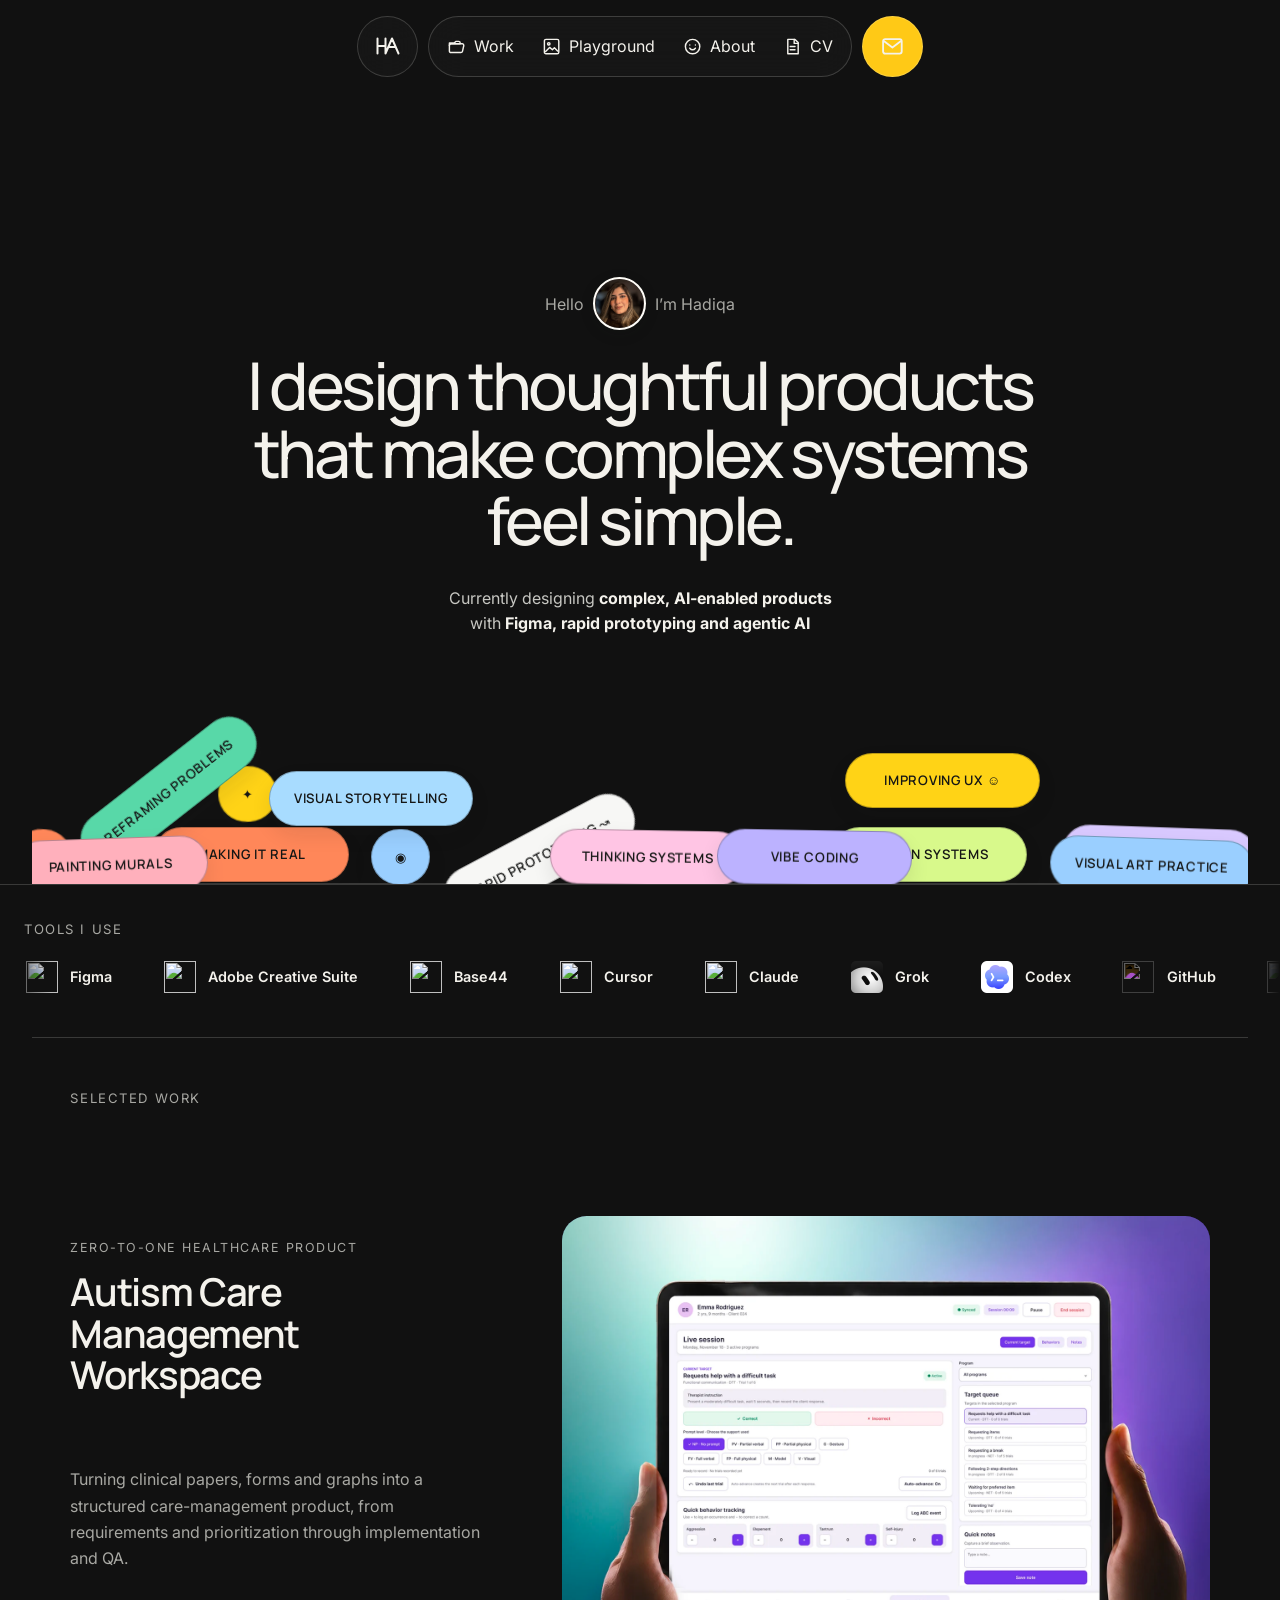
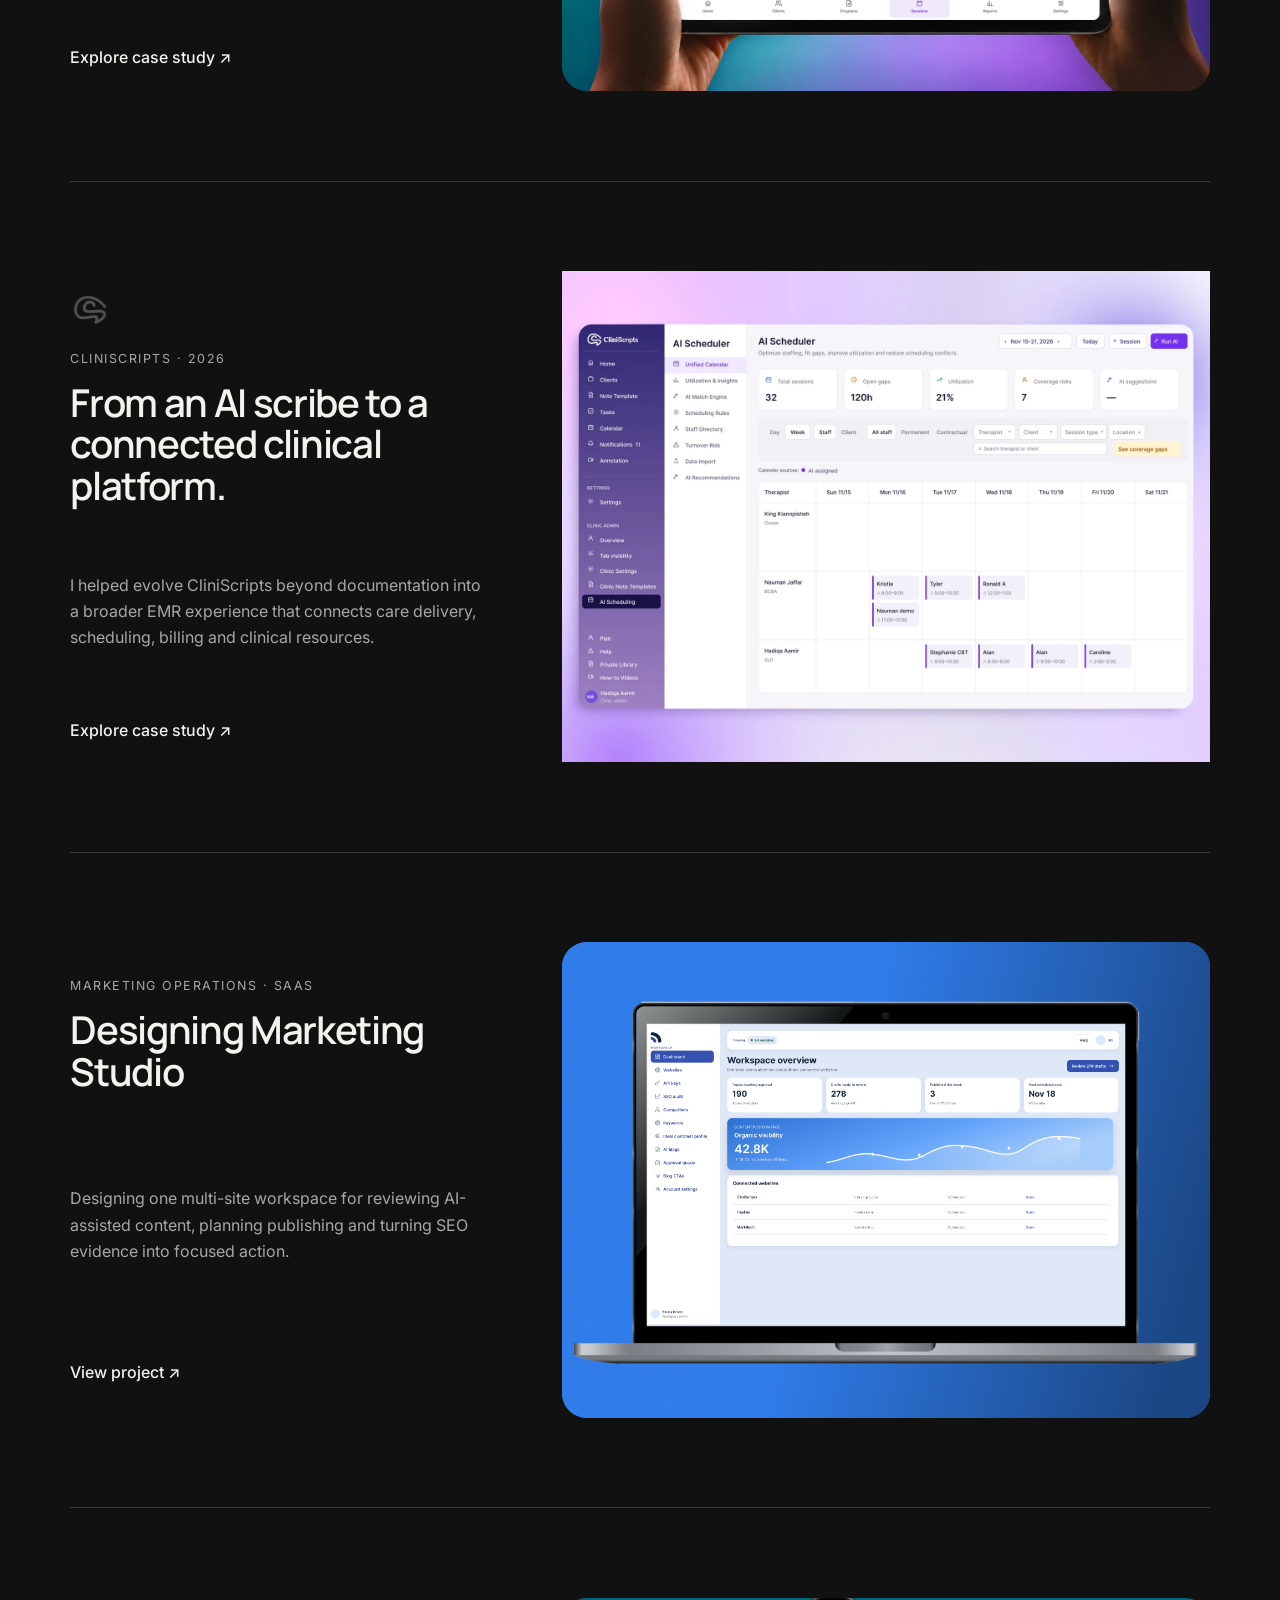
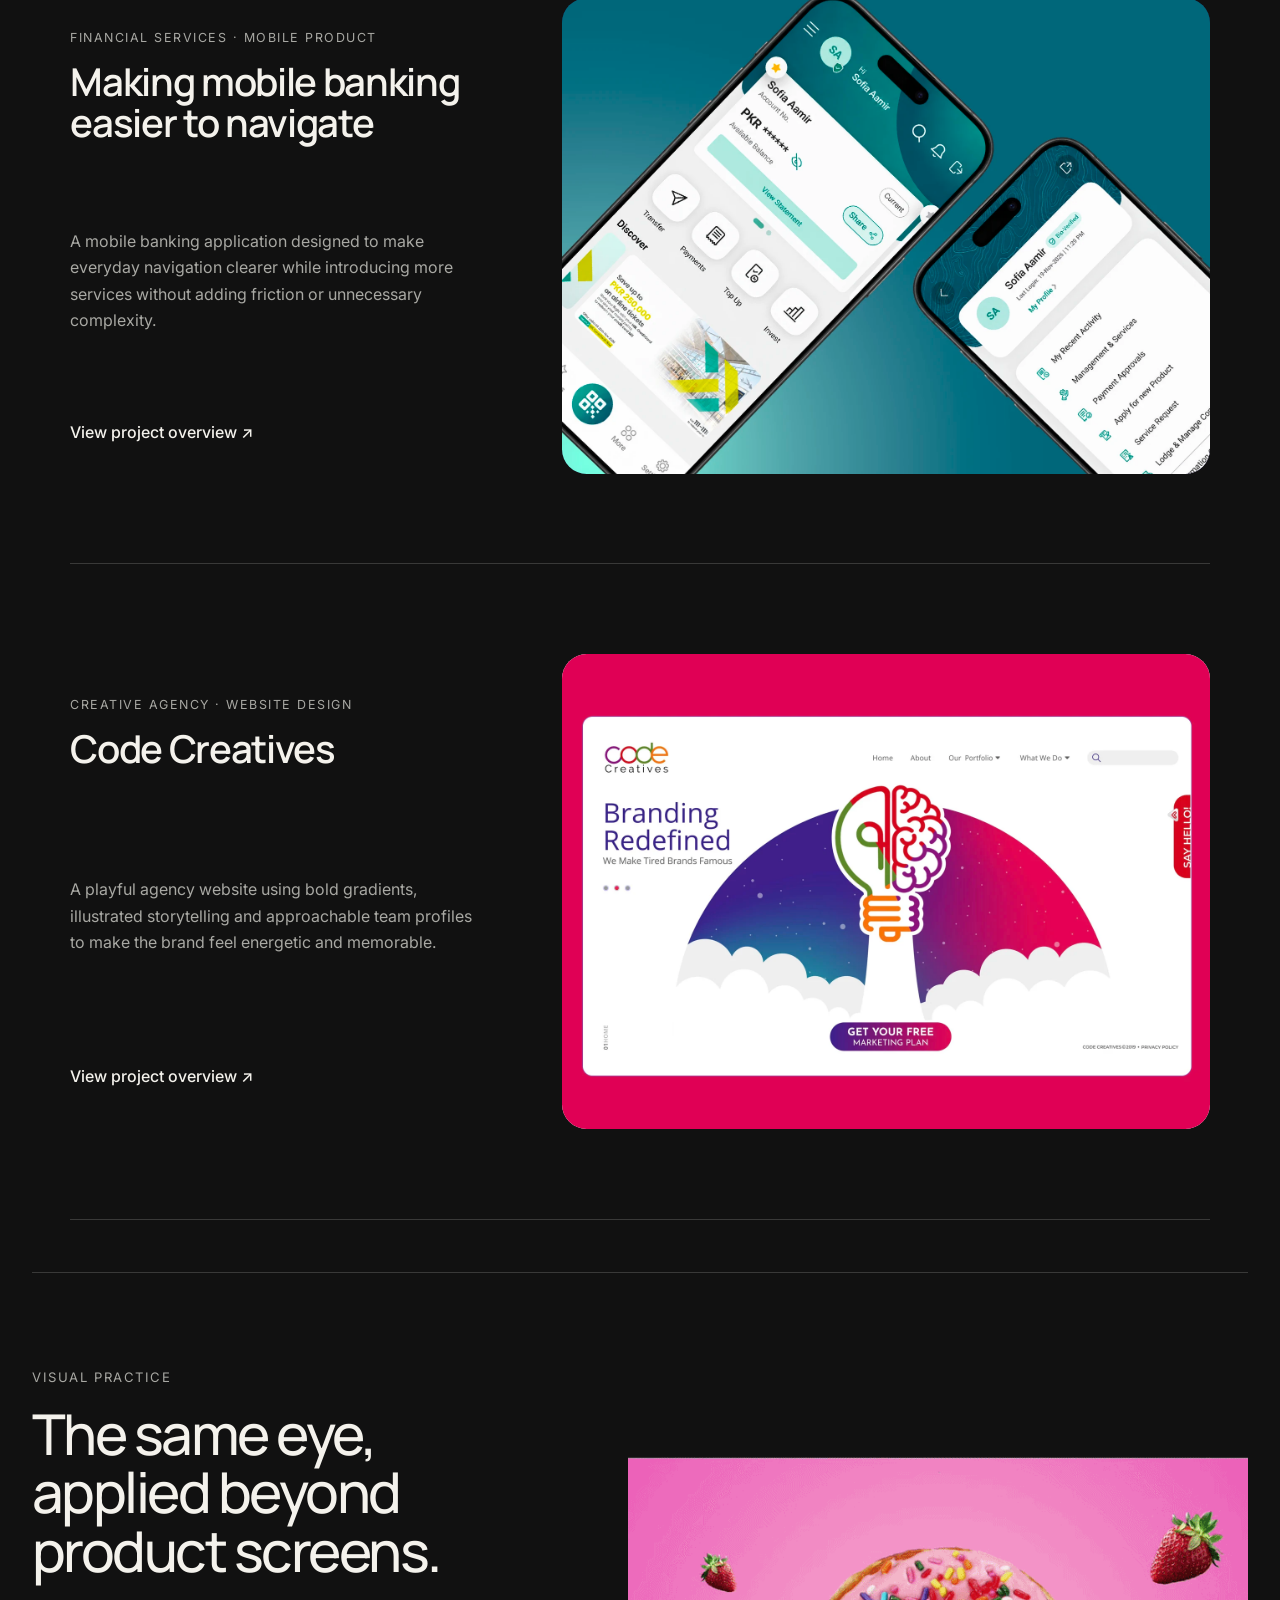
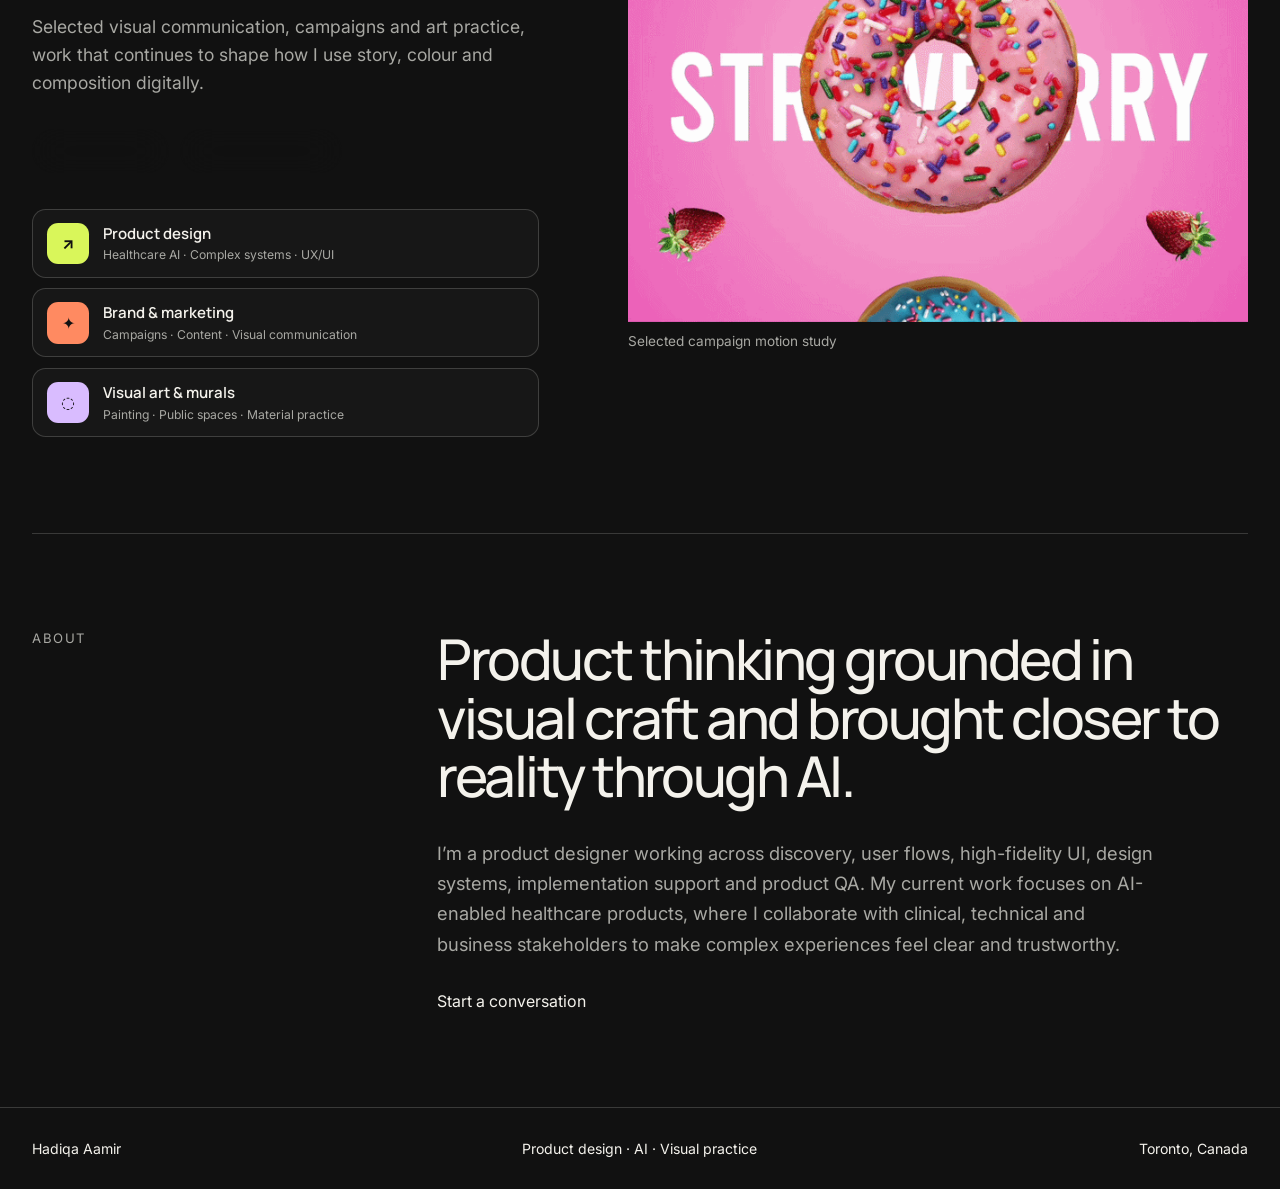
==== commit 5eb15270: "Add mobile banking project overview" ====
--- a/index.html
+++ b/index.html
@@ -156,9 +156,18 @@
           <article class="project" data-reveal><a href="projects/marketing-studio.html" aria-label="View Marketing Studio product design case study"><div class="project-visual marketing-studio-cover"><img src="assets/marketing-studio/marketing-studio-cover.png" alt="Marketing Studio workspace overview displayed inside a laptop on a blue gradient" loading="lazy" /></div><div class="project-meta"><div><p>Marketing operations · SaaS</p><h3>Designing Marketing Studio</h3></div><span>03</span></div><p class="project-summary">Designing one multi-site workspace for reviewing AI-assisted content, planning publishing and turning SEO evidence into focused action.</p><div class="project-tags" aria-hidden="true"><b>View project ↗</b></div></a></article>
 
           <article class="project" data-reveal>
+            <a href="projects/mobile-banking.html" aria-label="View mobile banking application project overview">
+              <div class="project-visual product-shot-thumb"><img src="assets/hbl-mobile/mobile-banking-cover.webp" alt="Two mobile banking application screens displayed in angled iPhone mockups" loading="lazy" /><span>Mobile banking</span></div>
+              <div class="project-meta"><div><p>Financial services · Mobile product</p><h3>Making mobile banking easier to navigate</h3></div><span>04</span></div>
+              <p class="project-summary">A mobile banking application designed to make everyday navigation clearer while introducing more services without adding friction or unnecessary complexity.</p>
+              <div class="project-tags" aria-hidden="true"><span>Mobile UX</span><span>Information architecture</span><span>Financial services</span><b>View project overview ↗</b></div>
+            </a>
+          </article>
+
+          <article class="project" data-reveal>
             <a href="projects/code-creatives.html" aria-label="View Code Creatives website project overview">
               <div class="project-visual code-creatives-cover"><img src="assets/code-creatives/code-creatives-cover.webp" alt="Code Creatives homepage framed by a bold pink cover" loading="lazy" /></div>
-              <div class="project-meta"><div><p>Creative agency · Website design</p><h3>Code Creatives</h3></div><span>04</span></div>
+              <div class="project-meta"><div><p>Creative agency · Website design</p><h3>Code Creatives</h3></div><span>05</span></div>
               <p class="project-summary">A playful agency website using bold gradients, illustrated storytelling and approachable team profiles to make the brand feel energetic and memorable.</p>
               <div class="project-tags" aria-hidden="true"><span>Web design</span><span>Brand expression</span><span>Visual storytelling</span><b>View project overview ↗</b></div>
             </a>
